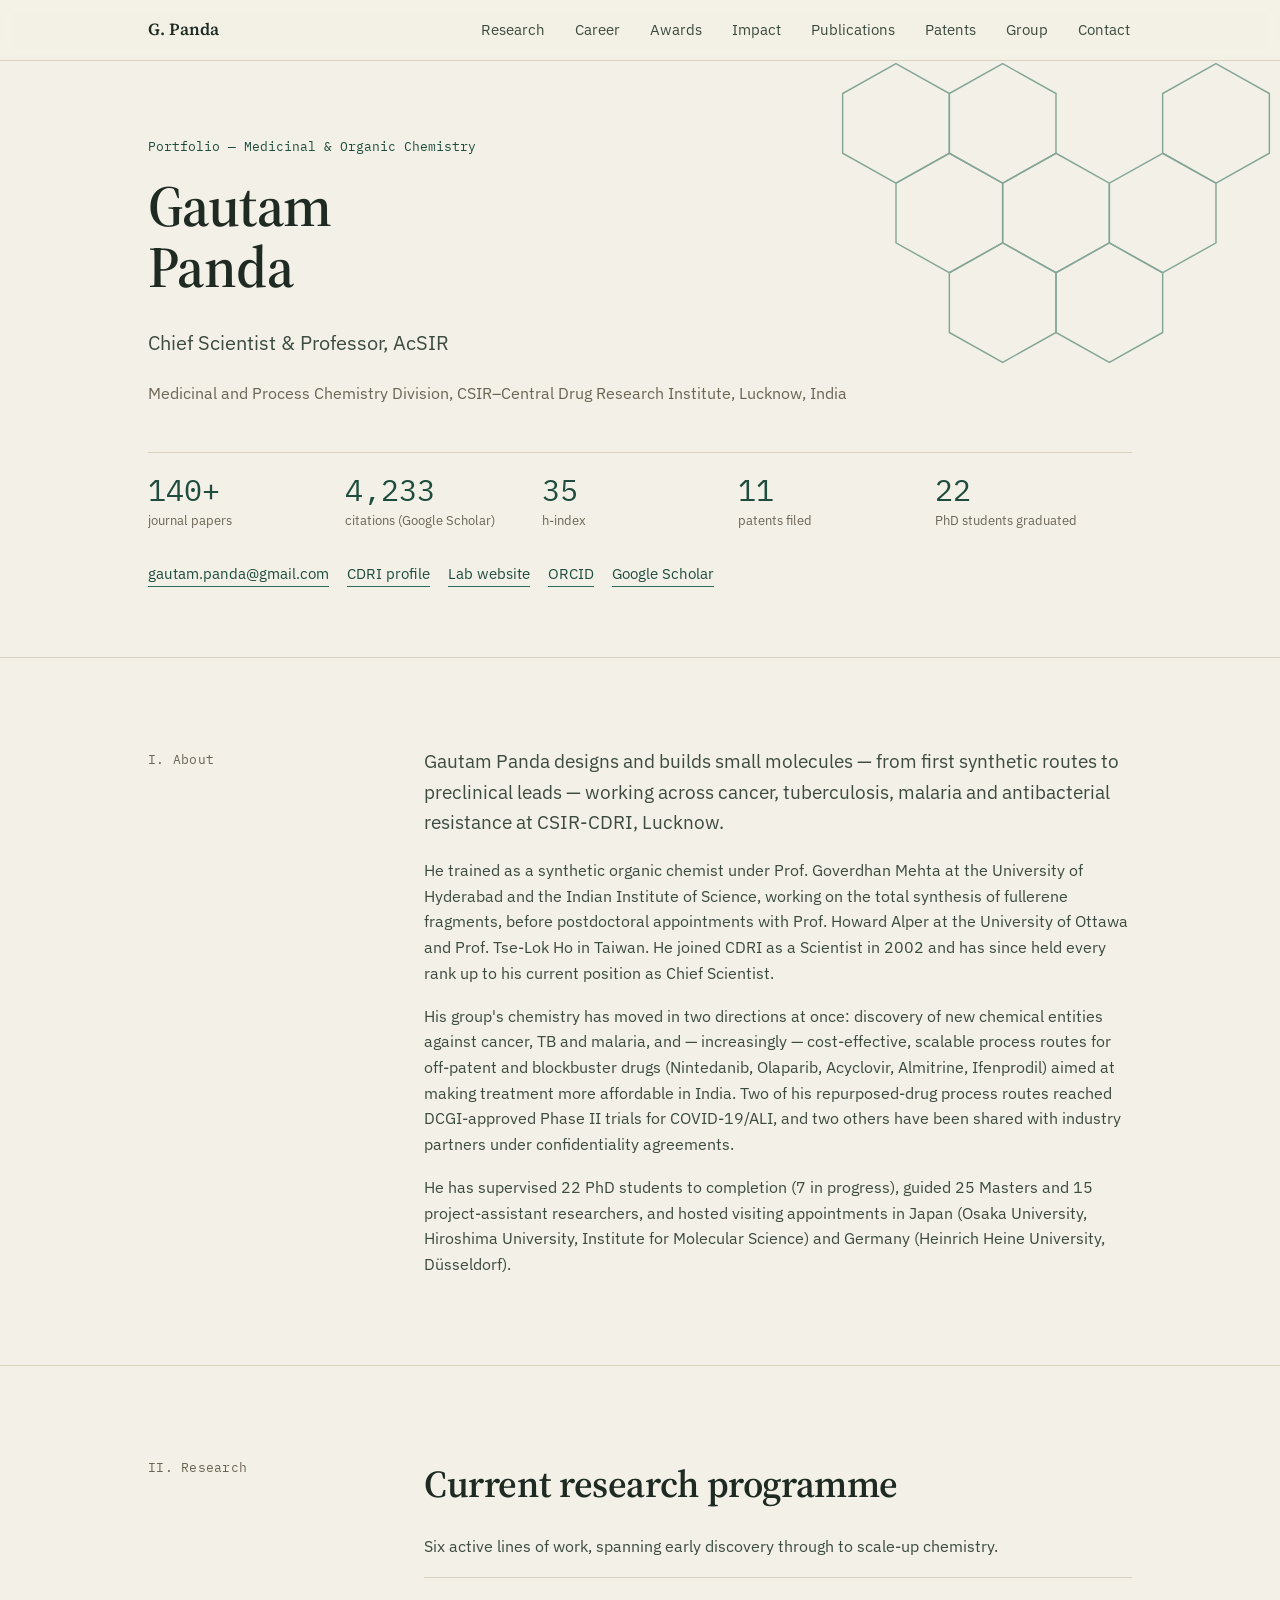
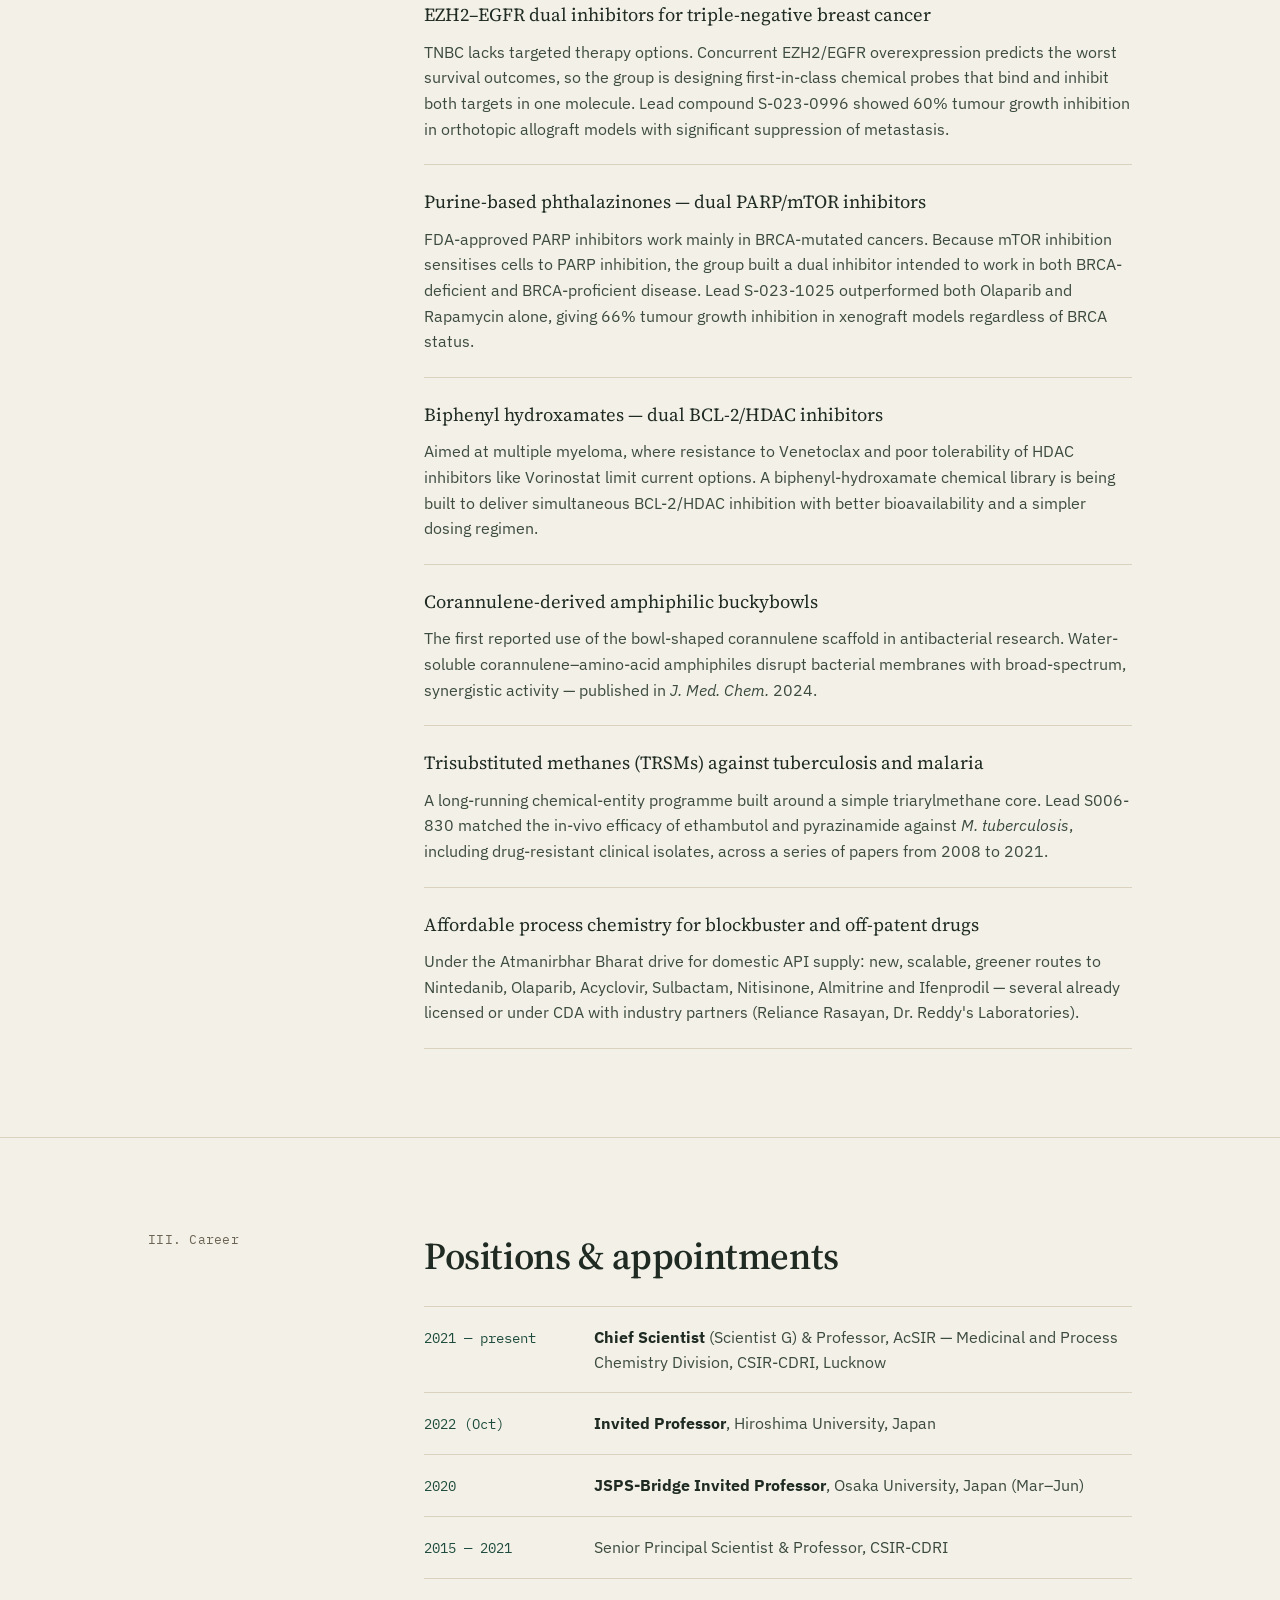
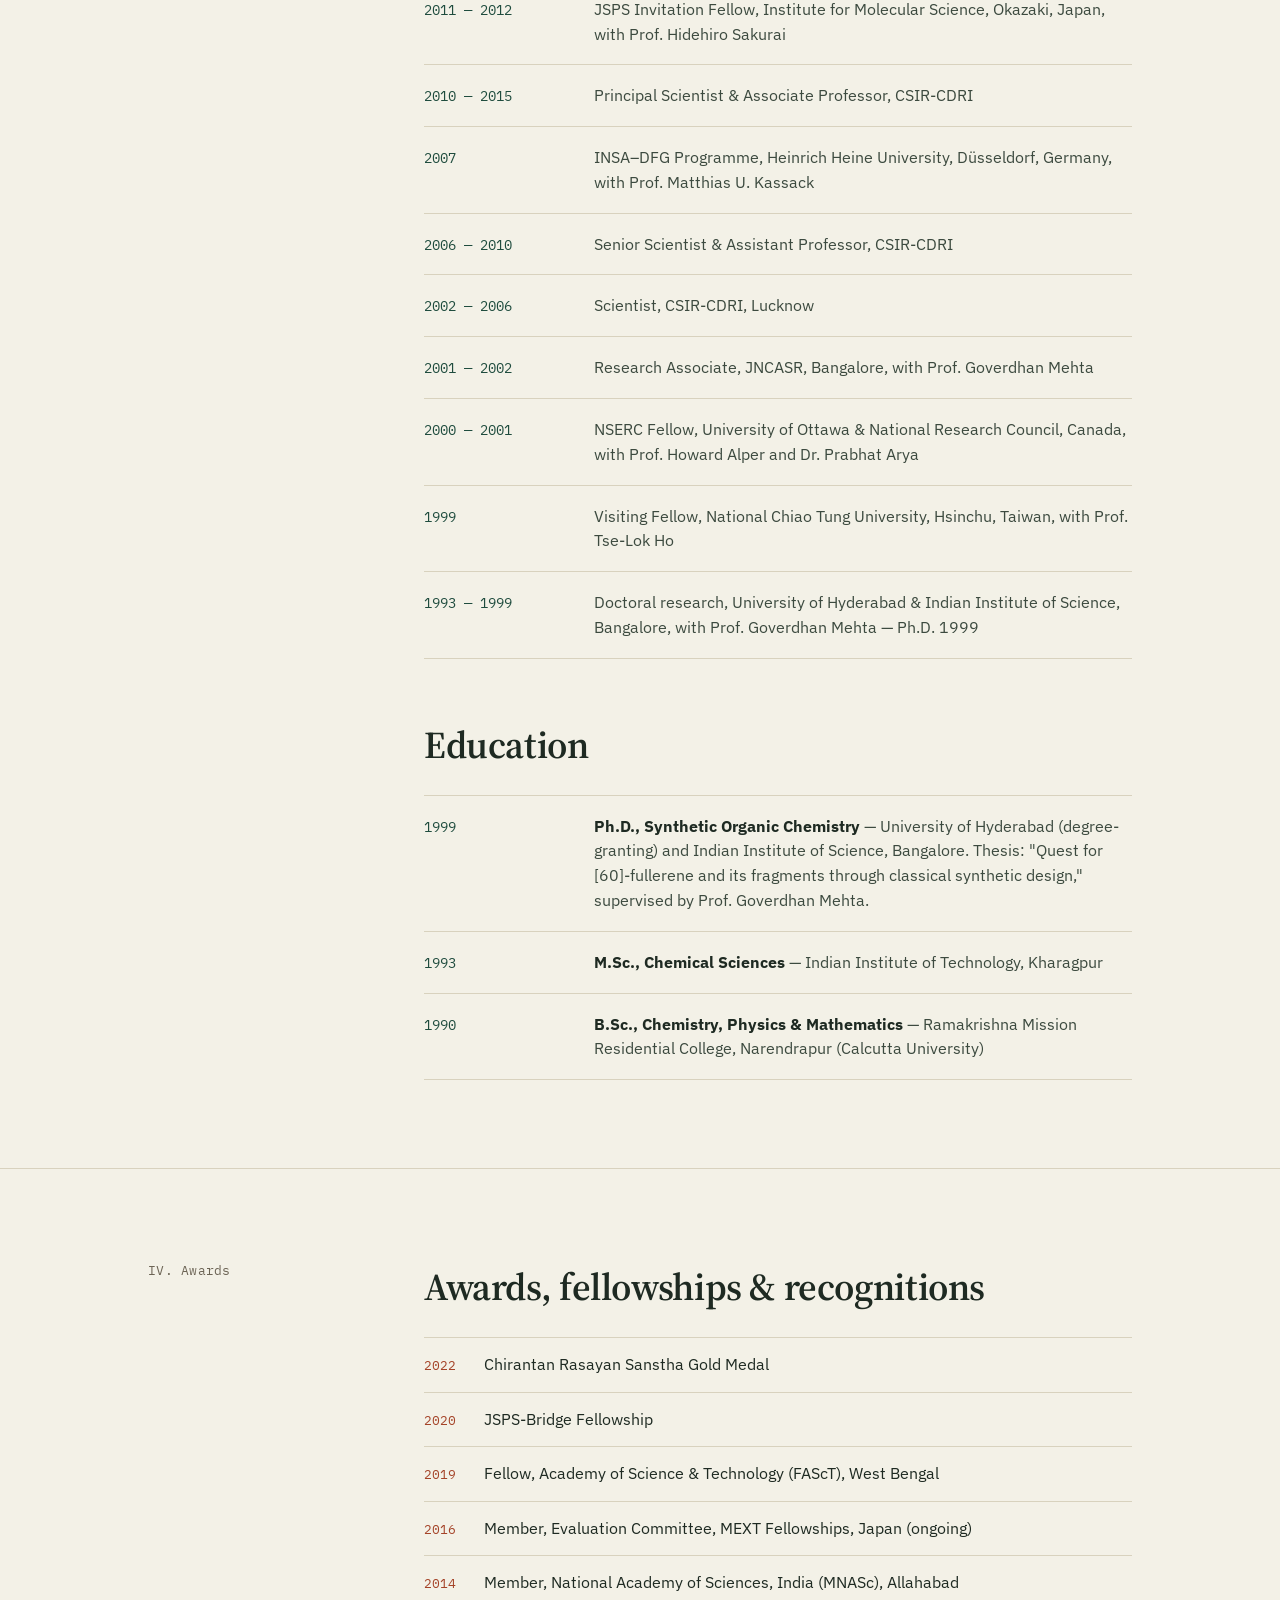
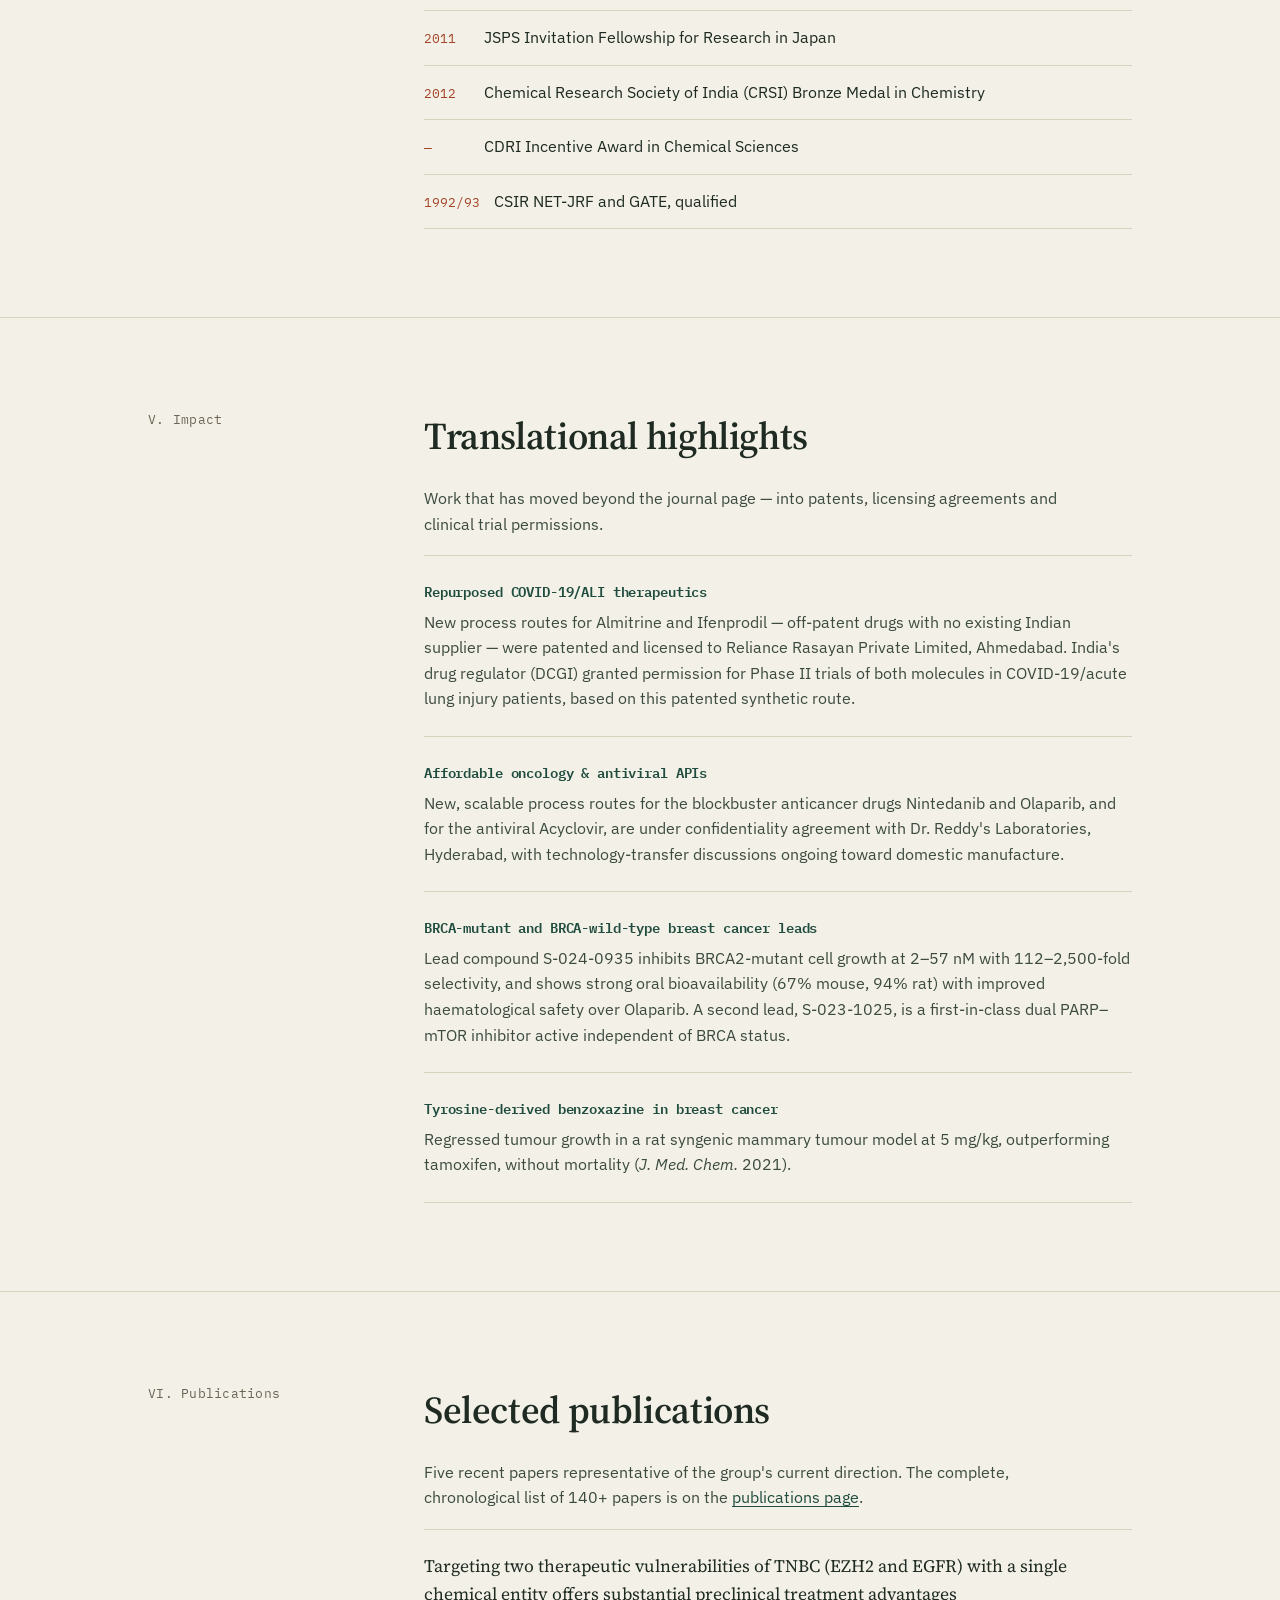
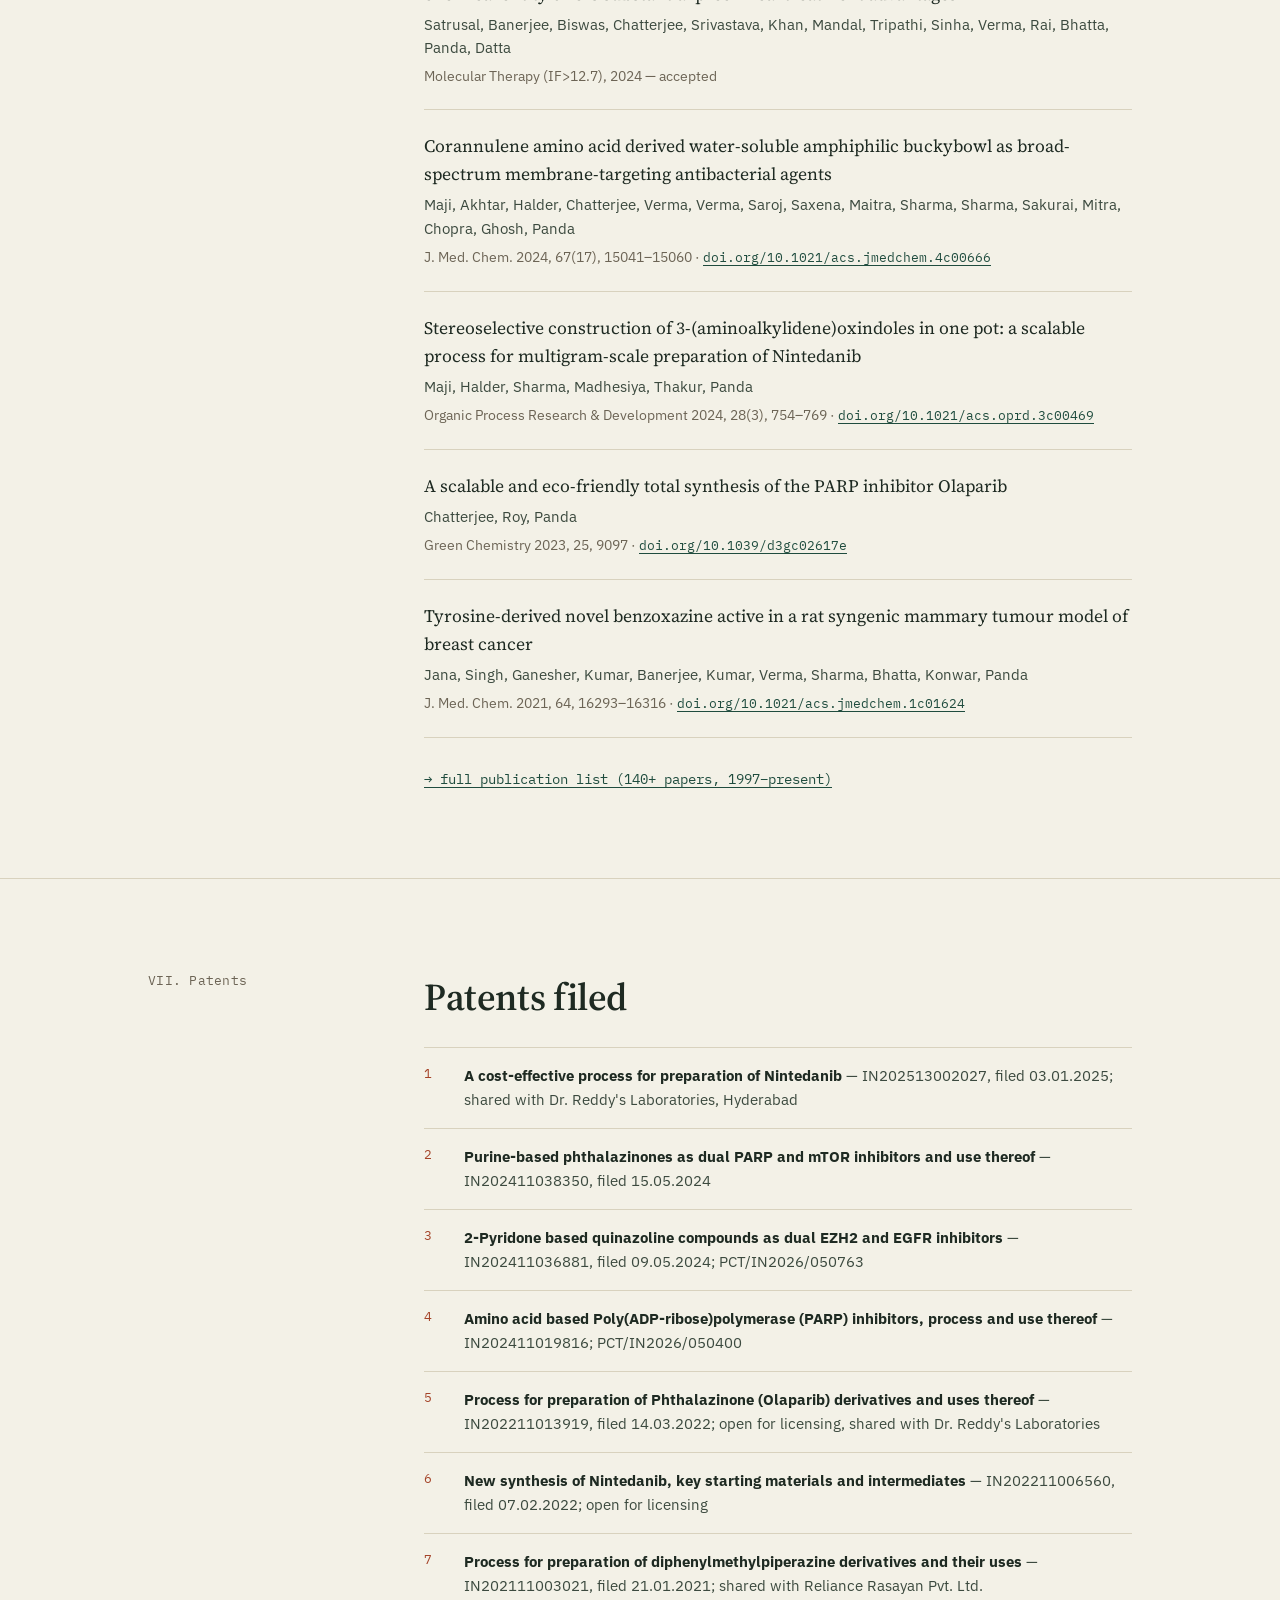
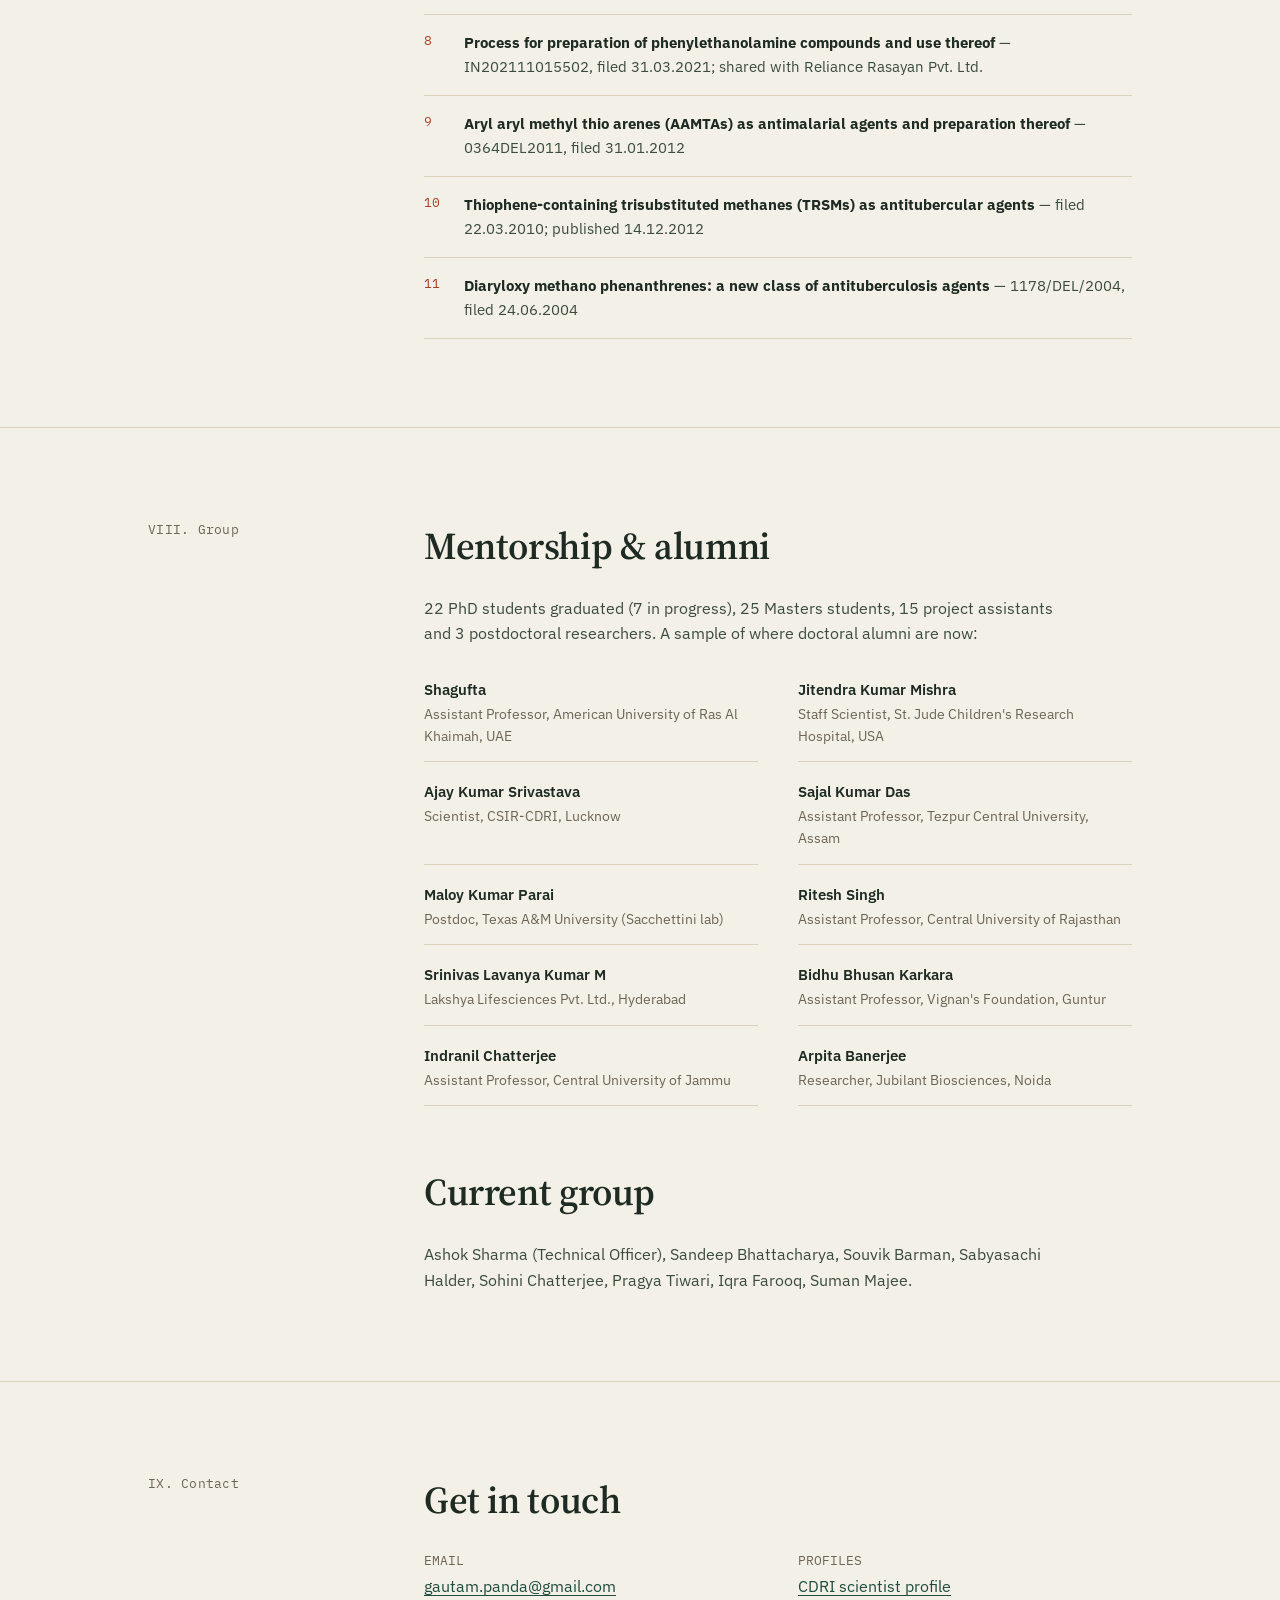
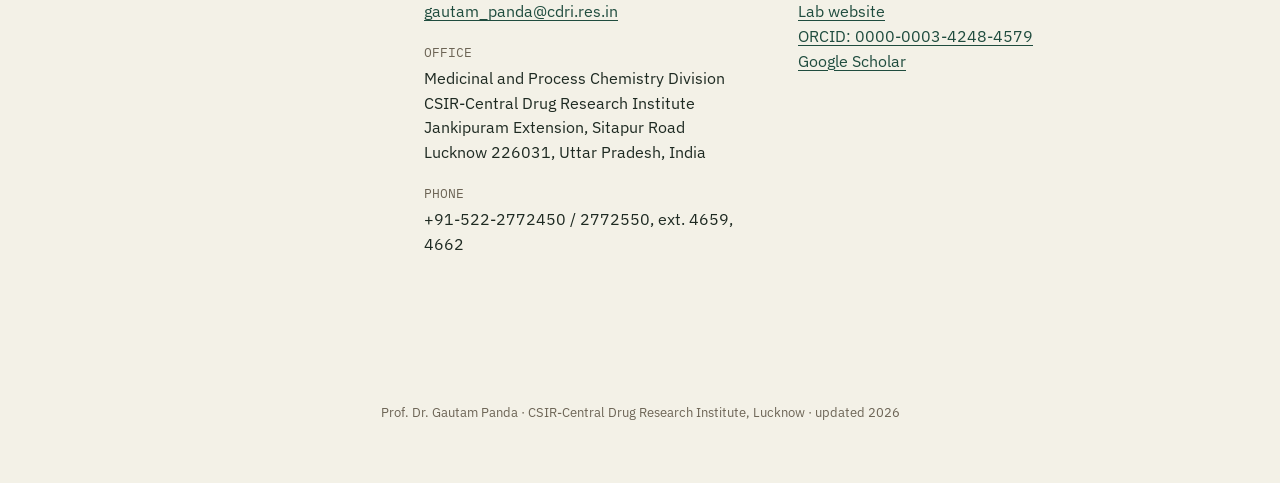
==== index.html @ aaf87f10 "Changed" ====
<!DOCTYPE html>
<html lang="en">
<head>
<meta charset="UTF-8">
<meta name="viewport" content="width=device-width, initial-scale=1.0">
<title>Gautam Panda — Medicinal &amp; Organic Chemistry, CSIR-CDRI</title>
<meta name="description" content="Portfolio of Prof. Dr. Gautam Panda, Chief Scientist &amp; Professor (AcSIR), Medicinal and Process Chemistry Division, CSIR-Central Drug Research Institute, Lucknow.">
<link rel="preconnect" href="https://fonts.googleapis.com">
<link rel="preconnect" href="https://fonts.gstatic.com" crossorigin>
<link href="https://fonts.googleapis.com/css2?family=Source+Serif+4:opsz,wght@8..60,400;8..60,600;8..60,700&family=IBM+Plex+Sans:wght@400;500;600&family=IBM+Plex+Mono:wght@400;500&display=swap" rel="stylesheet">
<link rel="stylesheet" href="style.css">
</head>
<body>

<header class="site">
  <div class="nav-inner">
    <a class="nav-name" href="#top">G. Panda</a>
    <button class="nav-toggle" id="navToggle" aria-label="Toggle menu" aria-expanded="false">≡</button>
    <nav class="links" id="navLinks">
      <a href="#research">Research</a>
      <a href="#career">Career</a>
      <a href="#awards">Awards</a>
      <a href="#impact">Impact</a>
      <a href="#publications">Publications</a>
      <a href="#patents">Patents</a>
      <a href="#group">Group</a>
      <a href="#contact">Contact</a>
    </nav>
  </div>
</header>

<main id="top">

  <!-- ============ HERO ============ -->
  <section class="hero" style="border-bottom:1px solid var(--line);">
    <svg class="hero-lattice" viewBox="0 0 600 500" xmlns="http://www.w3.org/2000/svg" aria-hidden="true">
      <g fill="none" stroke="#2E6B58" stroke-width="1.4">
        <polygon points="120,40 170,68 170,124 120,152 70,124 70,68"/>
        <polygon points="220,40 270,68 270,124 220,152 170,124 170,68"/>
        <polygon points="170,124 220,152 220,208 170,236 120,208 120,152"/>
        <polygon points="270,124 320,152 320,208 270,236 220,208 220,152"/>
        <polygon points="220,208 270,236 270,292 220,320 170,292 170,236"/>
        <polygon points="320,208 370,236 370,292 320,320 270,292 270,236"/>
        <polygon points="370,124 420,152 420,208 370,236 320,208 320,152"/>
        <polygon points="420,40 470,68 470,124 420,152 370,124 370,68"/>
      </g>
    </svg>
    <div class="wrap hero-inner">
      <p class="kicker">Portfolio — Medicinal &amp; Organic Chemistry</p>
      <h1>Gautam Panda</h1>
      <p class="role">Chief Scientist &amp; Professor, AcSIR</p>
      <p class="affil">Medicinal and Process Chemistry Division, CSIR–Central Drug Research Institute, Lucknow, India</p>

      <div class="stat-row">
        <div class="stat"><div class="n">140+</div><div class="l">journal papers</div></div>
        <div class="stat"><div class="n">4,233</div><div class="l">citations (Google Scholar)</div></div>
        <div class="stat"><div class="n">35</div><div class="l">h-index</div></div>
        <div class="stat"><div class="n">11</div><div class="l">patents filed</div></div>
        <div class="stat"><div class="n">22</div><div class="l">PhD students graduated</div></div>
      </div>

      <div class="hero-links">
        <a href="mailto:gautam.panda@gmail.com">gautam.panda@gmail.com</a>
        <a href="https://www.cdri.res.in/scientist-profile?gautam_panda" target="_blank" rel="noopener">CDRI profile</a>
        <a href="https://sites.google.com/view/profdrgautampanda-home/home" target="_blank" rel="noopener">Lab website</a>
        <a href="https://orcid.org/0000-0003-4248-4579" target="_blank" rel="noopener">ORCID</a>
        <a href="http://scholar.google.co.in/citations?hl=en&user=YwJvoiIAAAAJ" target="_blank" rel="noopener">Google Scholar</a>
      </div>
    </div>
  </section>

  <!-- ============ ABOUT ============ -->
  <section id="about">
    <div class="wrap">
      <div class="grid-2">
        <div class="label numeral">I. About</div>
        <div class="prose">
          <p class="lede">Gautam Panda designs and builds small molecules — from first synthetic routes to preclinical leads — working across cancer, tuberculosis, malaria and antibacterial resistance at CSIR-CDRI, Lucknow.</p>
          <p>He trained as a synthetic organic chemist under Prof. Goverdhan Mehta at the University of Hyderabad and the Indian Institute of Science, working on the total synthesis of fullerene fragments, before postdoctoral appointments with Prof. Howard Alper at the University of Ottawa and Prof. Tse-Lok Ho in Taiwan. He joined CDRI as a Scientist in 2002 and has since held every rank up to his current position as Chief Scientist.</p>
          <p>His group's chemistry has moved in two directions at once: discovery of new chemical entities against cancer, TB and malaria, and — increasingly — cost-effective, scalable process routes for off-patent and blockbuster drugs (Nintedanib, Olaparib, Acyclovir, Almitrine, Ifenprodil) aimed at making treatment more affordable in India. Two of his repurposed-drug process routes reached DCGI-approved Phase&nbsp;II trials for COVID-19/ALI, and two others have been shared with industry partners under confidentiality agreements.</p>
          <p>He has supervised 22 PhD students to completion (7 in progress), guided 25 Masters and 15 project-assistant researchers, and hosted visiting appointments in Japan (Osaka University, Hiroshima University, Institute for Molecular Science) and Germany (Heinrich Heine University, Düsseldorf).</p>
        </div>
      </div>
    </div>
  </section>

  <!-- ============ RESEARCH ============ -->
  <section id="research">
    <div class="wrap">
      <div class="grid-2">
        <div class="label numeral">II. Research</div>
        <div class="prose" style="max-width:none;">
          <h2>Current research programme</h2>
          <p style="max-width:60ch;">Six active lines of work, spanning early discovery through to scale-up chemistry.</p>

          <ul class="research-list">
            <li>
              <div class="r-title">EZH2–EGFR dual inhibitors for triple-negative breast cancer</div>
              <p>TNBC lacks targeted therapy options. Concurrent EZH2/EGFR overexpression predicts the worst survival outcomes, so the group is designing first-in-class chemical probes that bind and inhibit both targets in one molecule. Lead compound S-023-0996 showed 60% tumour growth inhibition in orthotopic allograft models with significant suppression of metastasis.</p>
            </li>
            <li>
              <div class="r-title">Purine-based phthalazinones — dual PARP/mTOR inhibitors</div>
              <p>FDA-approved PARP inhibitors work mainly in BRCA-mutated cancers. Because mTOR inhibition sensitises cells to PARP inhibition, the group built a dual inhibitor intended to work in both BRCA-deficient and BRCA-proficient disease. Lead S-023-1025 outperformed both Olaparib and Rapamycin alone, giving 66% tumour growth inhibition in xenograft models regardless of BRCA status.</p>
            </li>
            <li>
              <div class="r-title">Biphenyl hydroxamates — dual BCL-2/HDAC inhibitors</div>
              <p>Aimed at multiple myeloma, where resistance to Venetoclax and poor tolerability of HDAC inhibitors like Vorinostat limit current options. A biphenyl-hydroxamate chemical library is being built to deliver simultaneous BCL-2/HDAC inhibition with better bioavailability and a simpler dosing regimen.</p>
            </li>
            <li>
              <div class="r-title">Corannulene-derived amphiphilic buckybowls</div>
              <p>The first reported use of the bowl-shaped corannulene scaffold in antibacterial research. Water-soluble corannulene–amino-acid amphiphiles disrupt bacterial membranes with broad-spectrum, synergistic activity — published in <em>J. Med. Chem.</em> 2024.</p>
            </li>
            <li>
              <div class="r-title">Trisubstituted methanes (TRSMs) against tuberculosis and malaria</div>
              <p>A long-running chemical-entity programme built around a simple triarylmethane core. Lead S006-830 matched the in-vivo efficacy of ethambutol and pyrazinamide against <em>M. tuberculosis</em>, including drug-resistant clinical isolates, across a series of papers from 2008 to 2021.</p>
            </li>
            <li>
              <div class="r-title">Affordable process chemistry for blockbuster and off-patent drugs</div>
              <p>Under the Atmanirbhar Bharat drive for domestic API supply: new, scalable, greener routes to Nintedanib, Olaparib, Acyclovir, Sulbactam, Nitisinone, Almitrine and Ifenprodil — several already licensed or under CDA with industry partners (Reliance Rasayan, Dr. Reddy's Laboratories).</p>
            </li>
          </ul>
        </div>
      </div>
    </div>
  </section>

  <!-- ============ CAREER ============ -->
  <section id="career">
    <div class="wrap">
      <div class="grid-2">
        <div class="label numeral">III. Career</div>
        <div class="prose" style="max-width:none;">
          <h2>Positions &amp; appointments</h2>
          <div class="timeline">
            <div class="t-row"><div class="yr">2021 — present</div><div class="what"><b>Chief Scientist</b> (Scientist G) &amp; Professor, AcSIR — Medicinal and Process Chemistry Division, CSIR-CDRI, Lucknow</div></div>
            <div class="t-row"><div class="yr">2022 (Oct)</div><div class="what"><b>Invited Professor</b>, Hiroshima University, Japan</div></div>
            <div class="t-row"><div class="yr">2020</div><div class="what"><b>JSPS-Bridge Invited Professor</b>, Osaka University, Japan (Mar–Jun)</div></div>
            <div class="t-row"><div class="yr">2015 — 2021</div><div class="what">Senior Principal Scientist &amp; Professor, CSIR-CDRI</div></div>
            <div class="t-row"><div class="yr">2011 — 2012</div><div class="what">JSPS Invitation Fellow, Institute for Molecular Science, Okazaki, Japan, with Prof. Hidehiro Sakurai</div></div>
            <div class="t-row"><div class="yr">2010 — 2015</div><div class="what">Principal Scientist &amp; Associate Professor, CSIR-CDRI</div></div>
            <div class="t-row"><div class="yr">2007</div><div class="what">INSA–DFG Programme, Heinrich Heine University, Düsseldorf, Germany, with Prof. Matthias U. Kassack</div></div>
            <div class="t-row"><div class="yr">2006 — 2010</div><div class="what">Senior Scientist &amp; Assistant Professor, CSIR-CDRI</div></div>
            <div class="t-row"><div class="yr">2002 — 2006</div><div class="what">Scientist, CSIR-CDRI, Lucknow</div></div>
            <div class="t-row"><div class="yr">2001 — 2002</div><div class="what">Research Associate, JNCASR, Bangalore, with Prof. Goverdhan Mehta</div></div>
            <div class="t-row"><div class="yr">2000 — 2001</div><div class="what">NSERC Fellow, University of Ottawa &amp; National Research Council, Canada, with Prof. Howard Alper and Dr. Prabhat Arya</div></div>
            <div class="t-row"><div class="yr">1999</div><div class="what">Visiting Fellow, National Chiao Tung University, Hsinchu, Taiwan, with Prof. Tse-Lok Ho</div></div>
            <div class="t-row"><div class="yr">1993 — 1999</div><div class="what">Doctoral research, University of Hyderabad &amp; Indian Institute of Science, Bangalore, with Prof. Goverdhan Mehta — Ph.D. 1999</div></div>
          </div>

          <h2 style="margin-top:56px;">Education</h2>
          <div class="timeline">
            <div class="t-row"><div class="yr">1999</div><div class="what"><b>Ph.D., Synthetic Organic Chemistry</b> — University of Hyderabad (degree-granting) and Indian Institute of Science, Bangalore. Thesis: "Quest for [60]-fullerene and its fragments through classical synthetic design," supervised by Prof. Goverdhan Mehta.</div></div>
            <div class="t-row"><div class="yr">1993</div><div class="what"><b>M.Sc., Chemical Sciences</b> — Indian Institute of Technology, Kharagpur</div></div>
            <div class="t-row"><div class="yr">1990</div><div class="what"><b>B.Sc., Chemistry, Physics &amp; Mathematics</b> — Ramakrishna Mission Residential College, Narendrapur (Calcutta University)</div></div>
          </div>
        </div>
      </div>
    </div>
  </section>

  <!-- ============ AWARDS ============ -->
  <section id="awards">
    <div class="wrap">
      <div class="grid-2">
        <div class="label numeral">IV. Awards</div>
        <div class="prose" style="max-width:none;">
          <h2>Awards, fellowships &amp; recognitions</h2>
          <ul class="award-list">
            <li><span class="yr">2022</span><span>Chirantan Rasayan Sanstha Gold Medal</span></li>
            <li><span class="yr">2020</span><span>JSPS-Bridge Fellowship</span></li>
            <li><span class="yr">2019</span><span>Fellow, Academy of Science &amp; Technology (FAScT), West Bengal</span></li>
            <li><span class="yr">2016</span><span>Member, Evaluation Committee, MEXT Fellowships, Japan (ongoing)</span></li>
            <li><span class="yr">2014</span><span>Member, National Academy of Sciences, India (MNASc), Allahabad</span></li>
            <li><span class="yr">2011</span><span>JSPS Invitation Fellowship for Research in Japan</span></li>
            <li><span class="yr">2012</span><span>Chemical Research Society of India (CRSI) Bronze Medal in Chemistry</span></li>
            <li><span class="yr">—</span><span>CDRI Incentive Award in Chemical Sciences</span></li>
            <li><span class="yr">1992/93</span><span>CSIR NET-JRF and GATE, qualified</span></li>
          </ul>
        </div>
      </div>
    </div>
  </section>

  <!-- ============ IMPACT ============ -->
  <section id="impact">
    <div class="wrap">
      <div class="grid-2">
        <div class="label numeral">V. Impact</div>
        <div class="prose" style="max-width:none;">
          <h2>Translational highlights</h2>
          <p style="max-width:64ch;">Work that has moved beyond the journal page — into patents, licensing agreements and clinical trial permissions.</p>

          <div class="impact-block">
            <h4>Repurposed COVID-19/ALI therapeutics</h4>
            <p>New process routes for Almitrine and Ifenprodil — off-patent drugs with no existing Indian supplier — were patented and licensed to Reliance Rasayan Private Limited, Ahmedabad. India's drug regulator (DCGI) granted permission for Phase&nbsp;II trials of both molecules in COVID-19/acute lung injury patients, based on this patented synthetic route.</p>
          </div>
          <div class="impact-block">
            <h4>Affordable oncology &amp; antiviral APIs</h4>
            <p>New, scalable process routes for the blockbuster anticancer drugs Nintedanib and Olaparib, and for the antiviral Acyclovir, are under confidentiality agreement with Dr. Reddy's Laboratories, Hyderabad, with technology-transfer discussions ongoing toward domestic manufacture.</p>
          </div>
          <div class="impact-block">
            <h4>BRCA-mutant and BRCA-wild-type breast cancer leads</h4>
            <p>Lead compound S-024-0935 inhibits BRCA2-mutant cell growth at 2–57 nM with 112–2,500-fold selectivity, and shows strong oral bioavailability (67% mouse, 94% rat) with improved haematological safety over Olaparib. A second lead, S-023-1025, is a first-in-class dual PARP–mTOR inhibitor active independent of BRCA status.</p>
          </div>
          <div class="impact-block">
            <h4>Tyrosine-derived benzoxazine in breast cancer</h4>
            <p>Regressed tumour growth in a rat syngenic mammary tumour model at 5 mg/kg, outperforming tamoxifen, without mortality (<em>J. Med. Chem.</em> 2021).</p>
          </div>
        </div>
      </div>
    </div>
  </section>

  <!-- ============ PUBLICATIONS ============ -->
  <section id="publications">
    <div class="wrap">
      <div class="grid-2">
        <div class="label numeral">VI. Publications</div>
        <div class="prose" style="max-width:none;">
          <h2>Selected publications</h2>
          <p style="max-width:64ch;">Five recent papers representative of the group's current direction. The complete, chronological list of 140+ papers is on the <a href="publications.html">publications page</a>.</p>

          <ul class="pub-list">
            <li class="pub">
              <div class="pub-title">Targeting two therapeutic vulnerabilities of TNBC (EZH2 and EGFR) with a single chemical entity offers substantial preclinical treatment advantages</div>
              <div class="pub-authors">Satrusal, Banerjee, Biswas, Chatterjee, Srivastava, Khan, Mandal, Tripathi, Sinha, Verma, Rai, Bhatta, Panda, Datta</div>
              <div class="pub-meta">Molecular Therapy (IF&gt;12.7), 2024 — accepted</div>
            </li>
            <li class="pub">
              <div class="pub-title">Corannulene amino acid derived water-soluble amphiphilic buckybowl as broad-spectrum membrane-targeting antibacterial agents</div>
              <div class="pub-authors">Maji, Akhtar, Halder, Chatterjee, Verma, Verma, Saroj, Saxena, Maitra, Sharma, Sharma, Sakurai, Mitra, Chopra, Ghosh, Panda</div>
              <div class="pub-meta">J. Med. Chem. 2024, 67(17), 15041–15060 · <a class="pub-link" href="https://doi.org/10.1021/acs.jmedchem.4c00666" target="_blank" rel="noopener">doi.org/10.1021/acs.jmedchem.4c00666</a></div>
            </li>
            <li class="pub">
              <div class="pub-title">Stereoselective construction of 3-(aminoalkylidene)oxindoles in one pot: a scalable process for multigram-scale preparation of Nintedanib</div>
              <div class="pub-authors">Maji, Halder, Sharma, Madhesiya, Thakur, Panda</div>
              <div class="pub-meta">Organic Process Research &amp; Development 2024, 28(3), 754–769 · <a class="pub-link" href="https://doi.org/10.1021/acs.oprd.3c00469" target="_blank" rel="noopener">doi.org/10.1021/acs.oprd.3c00469</a></div>
            </li>
            <li class="pub">
              <div class="pub-title">A scalable and eco-friendly total synthesis of the PARP inhibitor Olaparib</div>
              <div class="pub-authors">Chatterjee, Roy, Panda</div>
              <div class="pub-meta">Green Chemistry 2023, 25, 9097 · <a class="pub-link" href="https://doi.org/10.1039/d3gc02617e" target="_blank" rel="noopener">doi.org/10.1039/d3gc02617e</a></div>
            </li>
            <li class="pub">
              <div class="pub-title">Tyrosine-derived novel benzoxazine active in a rat syngenic mammary tumour model of breast cancer</div>
              <div class="pub-authors">Jana, Singh, Ganesher, Kumar, Banerjee, Kumar, Verma, Sharma, Bhatta, Konwar, Panda</div>
              <div class="pub-meta">J. Med. Chem. 2021, 64, 16293–16316 · <a class="pub-link" href="https://doi.org/10.1021/acs.jmedchem.1c01624" target="_blank" rel="noopener">doi.org/10.1021/acs.jmedchem.1c01624</a></div>
            </li>
          </ul>

          <p class="see-all"><a href="publications.html">→ full publication list (140+ papers, 1997–present)</a></p>
        </div>
      </div>
    </div>
  </section>

  <!-- ============ PATENTS ============ -->
  <section id="patents">
    <div class="wrap">
      <div class="grid-2">
        <div class="label numeral">VII. Patents</div>
        <div class="prose" style="max-width:none;">
          <h2>Patents filed</h2>
          <ol class="plain-list">
            <li><b>A cost-effective process for preparation of Nintedanib</b> — IN202513002027, filed 03.01.2025; shared with Dr. Reddy's Laboratories, Hyderabad</li>
            <li><b>Purine-based phthalazinones as dual PARP and mTOR inhibitors and use thereof</b> — IN202411038350, filed 15.05.2024</li>
            <li><b>2-Pyridone based quinazoline compounds as dual EZH2 and EGFR inhibitors</b> — IN202411036881, filed 09.05.2024; PCT/IN2026/050763</li>
            <li><b>Amino acid based Poly(ADP-ribose)polymerase (PARP) inhibitors, process and use thereof</b> — IN202411019816; PCT/IN2026/050400</li>
            <li><b>Process for preparation of Phthalazinone (Olaparib) derivatives and uses thereof</b> — IN202211013919, filed 14.03.2022; open for licensing, shared with Dr. Reddy's Laboratories</li>
            <li><b>New synthesis of Nintedanib, key starting materials and intermediates</b> — IN202211006560, filed 07.02.2022; open for licensing</li>
            <li><b>Process for preparation of diphenylmethylpiperazine derivatives and their uses</b> — IN202111003021, filed 21.01.2021; shared with Reliance Rasayan Pvt. Ltd.</li>
            <li><b>Process for preparation of phenylethanolamine compounds and use thereof</b> — IN202111015502, filed 31.03.2021; shared with Reliance Rasayan Pvt. Ltd.</li>
            <li><b>Aryl aryl methyl thio arenes (AAMTAs) as antimalarial agents and preparation thereof</b> — 0364DEL2011, filed 31.01.2012</li>
            <li><b>Thiophene-containing trisubstituted methanes (TRSMs) as antitubercular agents</b> — filed 22.03.2010; published 14.12.2012</li>
            <li><b>Diaryloxy methano phenanthrenes: a new class of antituberculosis agents</b> — 1178/DEL/2004, filed 24.06.2004</li>
          </ol>
        </div>
      </div>
    </div>
  </section>

  <!-- ============ GROUP ============ -->
  <section id="group">
    <div class="wrap">
      <div class="grid-2">
        <div class="label numeral">VIII. Group</div>
        <div class="prose" style="max-width:none;">
          <h2>Mentorship &amp; alumni</h2>
          <p style="max-width:64ch;">22 PhD students graduated (7 in progress), 25 Masters students, 15 project assistants and 3 postdoctoral researchers. A sample of where doctoral alumni are now:</p>

          <div class="alumni-grid">
            <div class="alumnus"><span class="name">Shagufta</span><span class="now">Assistant Professor, American University of Ras Al Khaimah, UAE</span></div>
            <div class="alumnus"><span class="name">Jitendra Kumar Mishra</span><span class="now">Staff Scientist, St. Jude Children's Research Hospital, USA</span></div>
            <div class="alumnus"><span class="name">Ajay Kumar Srivastava</span><span class="now">Scientist, CSIR-CDRI, Lucknow</span></div>
            <div class="alumnus"><span class="name">Sajal Kumar Das</span><span class="now">Assistant Professor, Tezpur Central University, Assam</span></div>
            <div class="alumnus"><span class="name">Maloy Kumar Parai</span><span class="now">Postdoc, Texas A&amp;M University (Sacchettini lab)</span></div>
            <div class="alumnus"><span class="name">Ritesh Singh</span><span class="now">Assistant Professor, Central University of Rajasthan</span></div>
            <div class="alumnus"><span class="name">Srinivas Lavanya Kumar M</span><span class="now">Lakshya Lifesciences Pvt. Ltd., Hyderabad</span></div>
            <div class="alumnus"><span class="name">Bidhu Bhusan Karkara</span><span class="now">Assistant Professor, Vignan's Foundation, Guntur</span></div>
            <div class="alumnus"><span class="name">Indranil Chatterjee</span><span class="now">Assistant Professor, Central University of Jammu</span></div>
            <div class="alumnus"><span class="name">Arpita Banerjee</span><span class="now">Researcher, Jubilant Biosciences, Noida</span></div>
          </div>

          <h2 style="margin-top:56px;">Current group</h2>
          <p style="max-width:64ch;">Ashok Sharma (Technical Officer), Sandeep Bhattacharya, Souvik Barman, Sabyasachi Halder, Sohini Chatterjee, Pragya Tiwari, Iqra Farooq, Suman Majee.</p>
        </div>
      </div>
    </div>
  </section>

  <!-- ============ CONTACT ============ -->
  <section id="contact">
    <div class="wrap">
      <div class="grid-2">
        <div class="label numeral">IX. Contact</div>
        <div class="prose" style="max-width:none;">
          <h2>Get in touch</h2>
          <div class="contact-grid">
            <div>
              <div class="contact-item">
                <div class="k">EMAIL</div>
                <div class="v"><a href="mailto:gautam.panda@gmail.com">gautam.panda@gmail.com</a><br><a href="mailto:gautam_panda@cdri.res.in">gautam_panda@cdri.res.in</a></div>
              </div>
              <div class="contact-item">
                <div class="k">OFFICE</div>
                <div class="v">Medicinal and Process Chemistry Division<br>CSIR-Central Drug Research Institute<br>Jankipuram Extension, Sitapur Road<br>Lucknow 226031, Uttar Pradesh, India</div>
              </div>
              <div class="contact-item">
                <div class="k">PHONE</div>
                <div class="v">+91-522-2772450 / 2772550, ext. 4659, 4662</div>
              </div>
            </div>
            <div>
              <div class="contact-item">
                <div class="k">PROFILES</div>
                <div class="v">
                  <a href="https://www.cdri.res.in/scientist-profile?gautam_panda" target="_blank" rel="noopener">CDRI scientist profile</a><br>
                  <a href="https://sites.google.com/view/profdrgautampanda-home/home" target="_blank" rel="noopener">Lab website</a><br>
                  <a href="https://orcid.org/0000-0003-4248-4579" target="_blank" rel="noopener">ORCID: 0000-0003-4248-4579</a><br>
                  <a href="http://scholar.google.co.in/citations?hl=en&user=YwJvoiIAAAAJ" target="_blank" rel="noopener">Google Scholar</a>
                </div>
              </div>
            </div>
          </div>
        </div>
      </div>
    </div>
  </section>

</main>

<footer>
  <div class="wrap">Prof. Dr. Gautam Panda · CSIR-Central Drug Research Institute, Lucknow · updated 2026</div>
</footer>

<script src="script.js"></script>
</body>
</html>
---- style.css ----
/* ============================================================
   Gautam Panda — research portfolio
   Design tokens
   ============================================================ */
:root{
  --paper: #F3F1E7;
  --paper-raised: #ECE8D9;
  --ink: #1E2A22;
  --ink-soft: #3C4A3F;
  --muted: #6C6455;
  --line: #D8D2BE;
  --teal: #2E6B58;
  --teal-deep: #1F4C3E;
  --rust: #A44328;
  --gold: #A2803C;
  --max: 780px;
  --wide: 1040px;
  --serif: "Source Serif 4", Georgia, serif;
  --sans: "IBM Plex Sans", -apple-system, BlinkMacSystemFont, sans-serif;
  --mono: "IBM Plex Mono", ui-monospace, Menlo, monospace;
}

*{ box-sizing: border-box; }
html{ scroll-behavior: smooth; }

@media (prefers-reduced-motion: reduce){
  html{ scroll-behavior: auto; }
  *{ animation: none !important; transition: none !important; }
}

body{
  margin:0;
  background: var(--paper);
  color: var(--ink);
  font-family: var(--sans);
  font-size: 16px;
  line-height: 1.6;
  -webkit-font-smoothing: antialiased;
}

a{ color: var(--teal-deep); text-decoration-thickness: 1px; text-underline-offset: 3px; }
a:hover{ color: var(--rust); }

::selection{ background: var(--gold); color: var(--paper); }

:focus-visible{
  outline: 2px solid var(--rust);
  outline-offset: 2px;
}

img{ max-width:100%; display:block; }

/* ---------- layout shells ---------- */
.wrap{
  max-width: var(--wide);
  margin: 0 auto;
  padding: 0 28px;
}
.prose{
  max-width: var(--max);
}

section{
  padding: 88px 0;
  border-bottom: 1px solid var(--line);
}
section:last-of-type{ border-bottom: none; }

/* ---------- section numerals (echoes the CV's own I./II./III. system) ---------- */
.numeral{
  font-family: var(--mono);
  font-size: 13px;
  color: var(--rust);
  letter-spacing: .02em;
  margin: 0 0 10px;
}

h1,h2,h3,h4{
  font-family: var(--serif);
  font-weight: 600;
  color: var(--ink);
  margin: 0 0 .5em;
  letter-spacing: -0.01em;
}
h2{ font-size: clamp(28px, 3.4vw, 38px); }
h3{ font-size: 22px; margin-bottom: .35em; }

p{ margin: 0 0 1.1em; color: var(--ink-soft); }
p:last-child{ margin-bottom: 0; }

.lede{
  font-size: 19px;
  color: var(--ink-soft);
}

.muted{ color: var(--muted); }

/* ---------- top nav ---------- */
header.site{
  position: sticky;
  top: 0;
  z-index: 20;
  background: rgba(243,241,231,0.92);
  backdrop-filter: blur(6px);
  border-bottom: 1px solid var(--line);
}
.nav-inner{
  max-width: var(--wide);
  margin: 0 auto;
  padding: 0 28px;
  height: 60px;
  display:flex;
  align-items:center;
  justify-content: space-between;
}
.nav-name{
  font-family: var(--serif);
  font-weight: 600;
  font-size: 17px;
  color: var(--ink);
  text-decoration: none;
}
nav.links{
  display:flex;
  gap: 26px;
  font-size: 14.5px;
}
nav.links a{
  color: var(--ink-soft);
  text-decoration: none;
  padding: 4px 2px;
  border-bottom: 1px solid transparent;
}
nav.links a:hover{ color: var(--rust); border-bottom-color: var(--rust); }

.nav-toggle{
  display:none;
  background:none;
  border: 1px solid var(--line);
  border-radius: 6px;
  width: 38px; height: 38px;
  font-family: var(--mono);
  font-size: 12px;
  color: var(--ink);
  cursor:pointer;
}

@media (max-width: 760px){
  nav.links{
    position: absolute;
    top: 60px; left:0; right:0;
    background: var(--paper);
    border-bottom: 1px solid var(--line);
    flex-direction: column;
    gap: 0;
    padding: 6px 28px 16px;
    display: none;
  }
  nav.links.open{ display:flex; }
  nav.links a{ padding: 10px 0; border-bottom: 1px solid var(--line); }
  .nav-toggle{ display:block; }
}

/* ---------- hero ---------- */
.hero{
  position: relative;
  padding: 76px 0 70px;
  overflow: hidden;
}
.hero-lattice{
  position:absolute;
  inset: -40px -10% auto auto;
  width: 640px;
  max-width: 70vw;
  opacity: .55;
  pointer-events:none;
}
.hero-inner{
  position:relative;
  z-index: 1;
}
.kicker{
  font-family: var(--mono);
  font-size: 13px;
  color: var(--teal-deep);
  margin-bottom: 18px;
}
.hero h1{
  font-size: clamp(38px, 6vw, 58px);
  line-height: 1.05;
  max-width: 12ch;
}
.hero .role{
  font-size: 20px;
  color: var(--ink-soft);
  max-width: 46ch;
  margin-top: 4px;
}
.hero .affil{
  font-size: 16px;
  color: var(--muted);
  margin-top: 6px;
}

.stat-row{
  display:flex;
  flex-wrap: wrap;
  gap: 0;
  margin-top: 46px;
  border-top: 1px solid var(--line);
  padding-top: 22px;
}
.stat{
  flex: 1 1 140px;
  padding-right: 26px;
}
.stat .n{
  font-family: var(--mono);
  font-size: 30px;
  color: var(--teal-deep);
  line-height: 1;
}
.stat .l{
  font-size: 13px;
  color: var(--muted);
  margin-top: 6px;
}

.hero-links{
  display:flex;
  flex-wrap: wrap;
  gap: 18px;
  margin-top: 30px;
  font-size: 14.5px;
}
.hero-links a{
  text-decoration: none;
  border-bottom: 1px solid var(--teal);
  padding-bottom: 1px;
}

/* ---------- two column ---------- */
.grid-2{
  display:grid;
  grid-template-columns: 220px 1fr;
  gap: 56px;
}
@media (max-width: 720px){
  .grid-2{ grid-template-columns: 1fr; gap: 20px; }
}
.grid-2 .label{
  font-family: var(--mono);
  font-size: 13px;
  color: var(--muted);
  padding-top: 4px;
}

/* ---------- research list ---------- */
.research-list{
  list-style:none;
  margin:0; padding:0;
  border-top: 1px solid var(--line);
}
.research-list li{
  padding: 22px 0;
  border-bottom: 1px solid var(--line);
  display:grid;
  grid-template-columns: 1fr;
  gap: 4px;
}
.research-list .r-title{
  font-family: var(--serif);
  font-size: 18.5px;
  color: var(--ink);
}
.research-list p{ margin-top: 6px; }

/* ---------- timeline ---------- */
.timeline{
  border-top: 1px solid var(--line);
}
.t-row{
  display:grid;
  grid-template-columns: 150px 1fr;
  gap: 20px;
  padding: 18px 0;
  border-bottom: 1px solid var(--line);
}
@media (max-width: 600px){
  .t-row{ grid-template-columns: 1fr; gap: 4px; }
}
.t-row .yr{
  font-family: var(--mono);
  color: var(--teal-deep);
  font-size: 14px;
  padding-top: 2px;
}
.t-row .what b{ color: var(--ink); }
.t-row .what{ color: var(--ink-soft); font-size: 15.5px; }

/* ---------- award list ---------- */
.award-list{ list-style:none; margin:0; padding:0; }
.award-list li{
  padding: 14px 0;
  border-bottom: 1px solid var(--line);
  display:flex;
  gap: 14px;
  align-items:baseline;
}
.award-list li:first-child{ border-top: 1px solid var(--line); }
.award-list .yr{
  font-family: var(--mono);
  font-size: 13px;
  color: var(--rust);
  min-width: 46px;
}

/* ---------- impact / lead compound cards, minimal, not SaaS cards ---------- */
.impact-block{
  padding: 24px 0;
  border-top: 1px solid var(--line);
}
.impact-block:last-child{ border-bottom: 1px solid var(--line); }
.impact-block h4{
  font-family: var(--mono);
  font-size: 13.5px;
  text-transform: none;
  color: var(--teal-deep);
  margin-bottom: 8px;
}

/* ---------- publications ---------- */
.pub-list{ list-style:none; margin:0; padding:0; }
.pub{
  padding: 22px 0;
  border-bottom: 1px solid var(--line);
}
.pub:first-child{ border-top: 1px solid var(--line); }
.pub-title{
  font-family: var(--serif);
  font-size: 17.5px;
  color: var(--ink);
  margin-bottom: 5px;
}
.pub-meta{
  font-size: 14px;
  color: var(--muted);
}
.pub-authors{
  font-size: 14.5px;
  color: var(--ink-soft);
  margin: 4px 0 6px;
}
.pub-link{ font-family: var(--mono); font-size: 13px; }

.see-all{
  margin-top: 30px;
  font-family: var(--mono);
  font-size: 14px;
}

/* ---------- patents / simple numbered list ---------- */
.plain-list{
  list-style:none; margin:0; padding:0;
  counter-reset: item;
  border-top: 1px solid var(--line);
}
.plain-list li{
  counter-increment: item;
  padding: 16px 0 16px 40px;
  position: relative;
  border-bottom: 1px solid var(--line);
  font-size: 15px;
  color: var(--ink-soft);
}
.plain-list li::before{
  content: counter(item);
  position:absolute;
  left: 0; top: 16px;
  font-family: var(--mono);
  font-size: 13px;
  color: var(--rust);
}
.plain-list b{ color: var(--ink); }

/* ---------- group / alumni ---------- */
.alumni-grid{
  display:grid;
  grid-template-columns: repeat(2, 1fr);
  gap: 4px 40px;
}
@media (max-width: 600px){
  .alumni-grid{ grid-template-columns: 1fr; }
}
.alumnus{
  padding: 14px 0;
  border-bottom: 1px solid var(--line);
  font-size: 15px;
}
.alumnus .name{ color: var(--ink); font-weight: 600; }
.alumnus .now{ color: var(--muted); display:block; font-size: 13.5px; margin-top: 2px; }

/* ---------- contact ---------- */
.contact-grid{
  display:grid;
  grid-template-columns: 1fr 1fr;
  gap: 40px;
}
@media (max-width: 640px){
  .contact-grid{ grid-template-columns: 1fr; }
}
.contact-item{ margin-bottom: 18px; }
.contact-item .k{
  font-family: var(--mono);
  font-size: 12.5px;
  color: var(--muted);
  margin-bottom: 4px;
}
.contact-item .v{ font-size: 15.5px; }

footer{
  padding: 40px 0 60px;
  font-size: 13px;
  color: var(--muted);
  text-align:center;
}
footer a{ color: var(--muted); }

/* ---------- back link on subpage ---------- */
.back-link{
  display:inline-block;
  margin-bottom: 26px;
  font-family: var(--mono);
  font-size: 13.5px;
}

/* ---------- year group headers on publications page ---------- */
.year-head{
  font-family: var(--mono);
  font-size: 14px;
  color: var(--teal-deep);
  margin: 44px 0 4px;
  padding-top: 20px;
  border-top: 1px solid var(--line);
}
.year-head:first-of-type{ margin-top: 10px; }
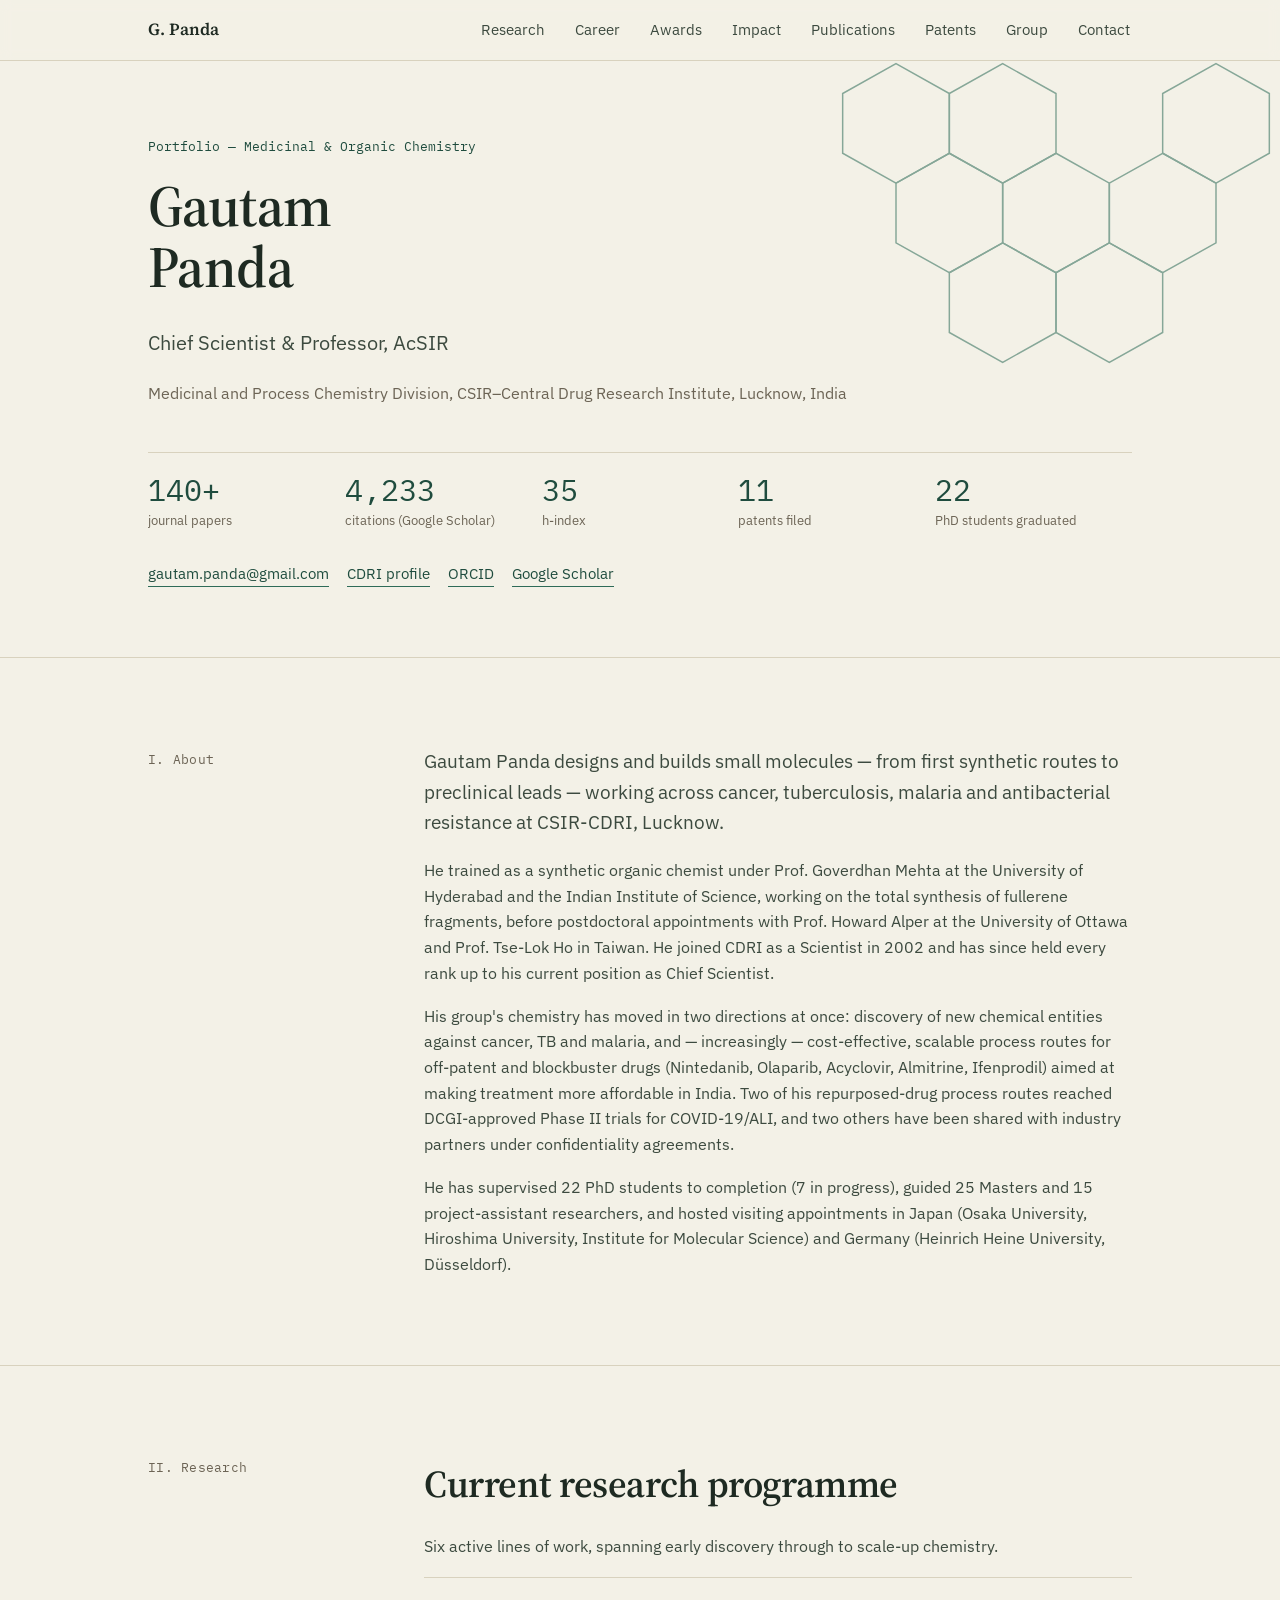
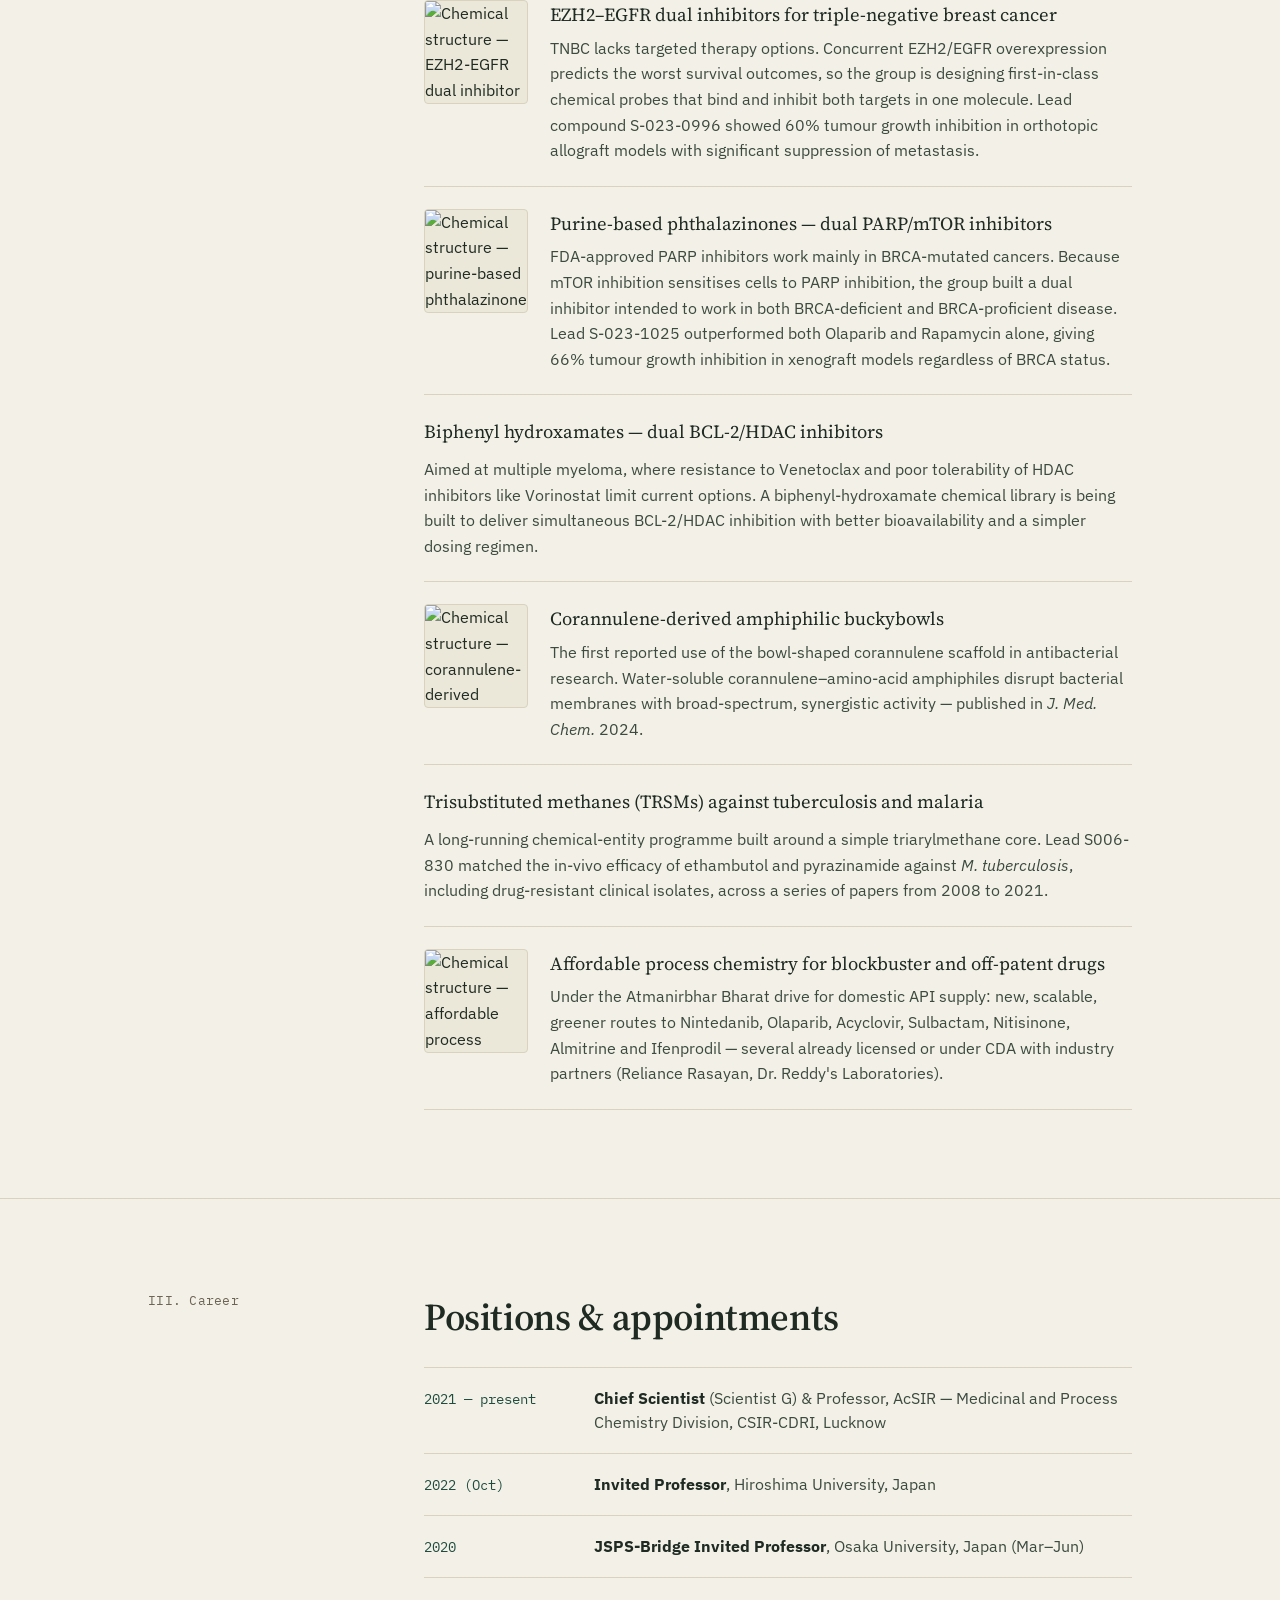
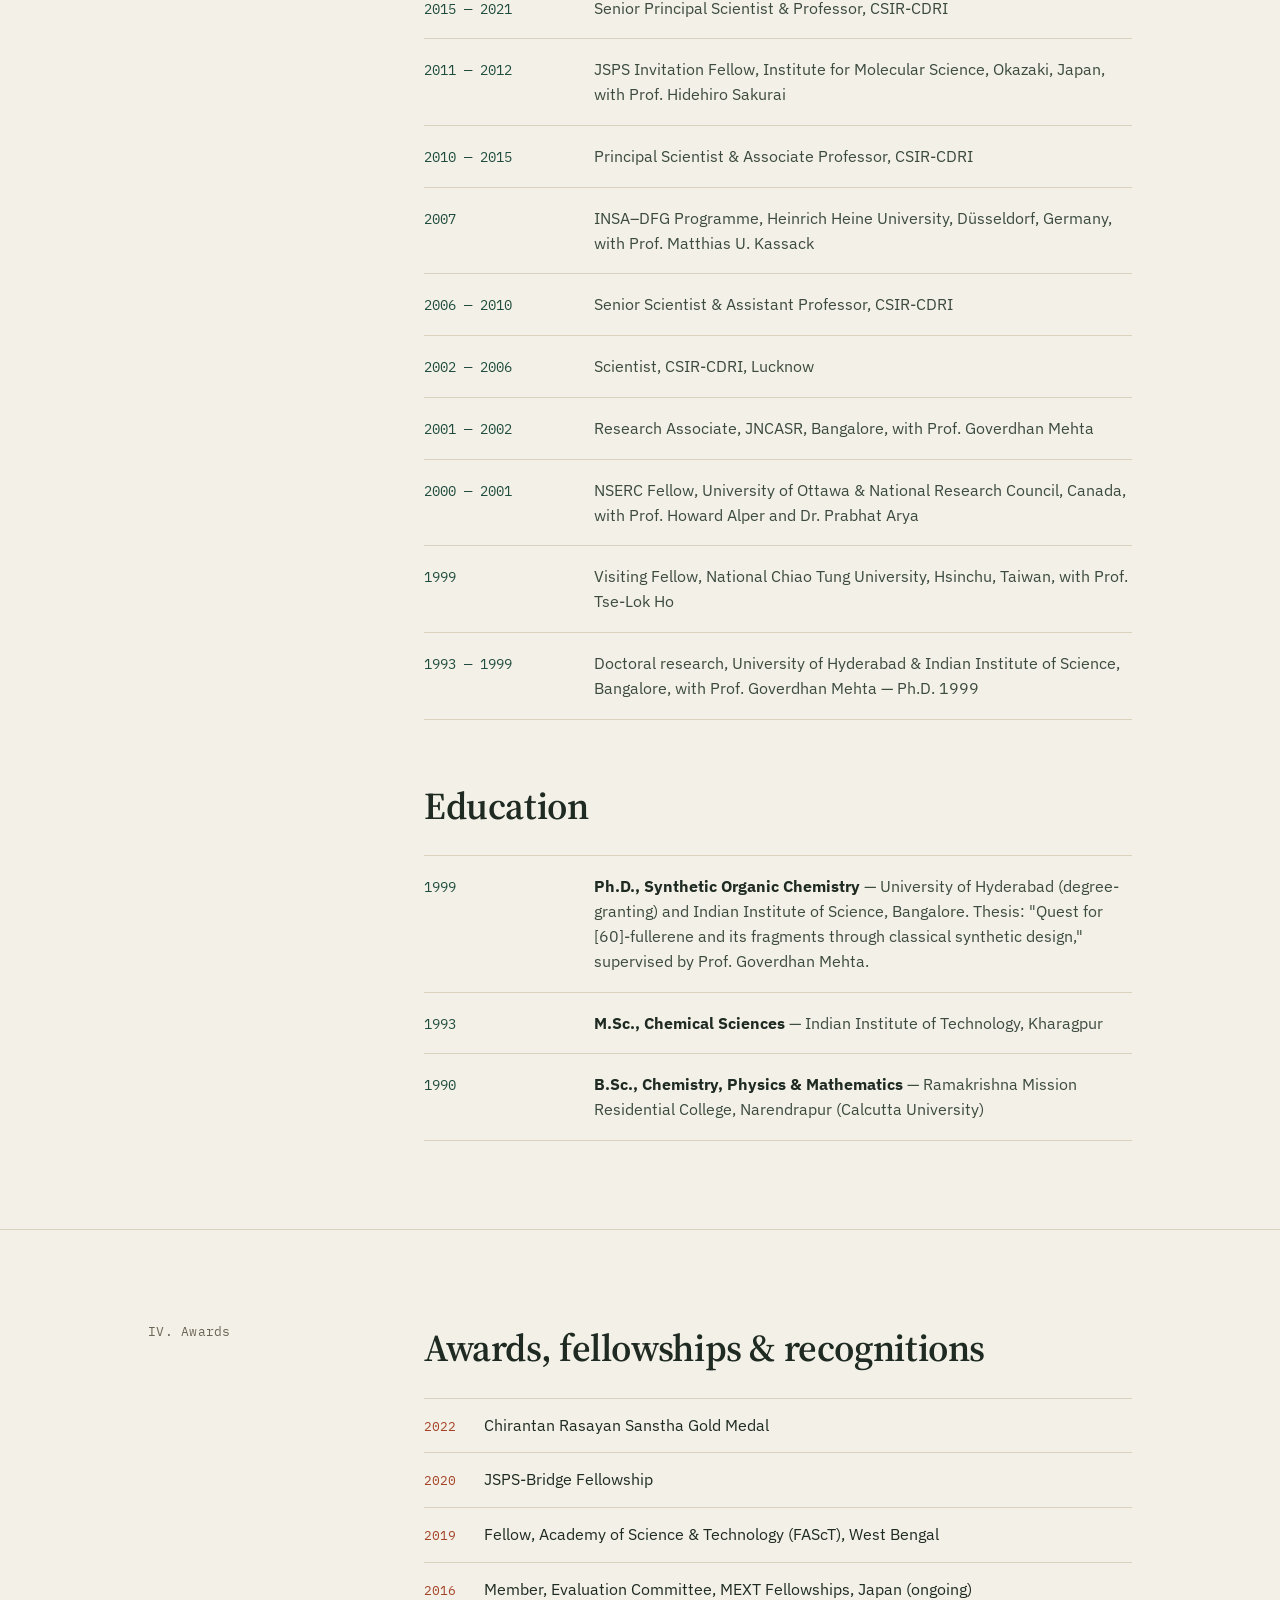
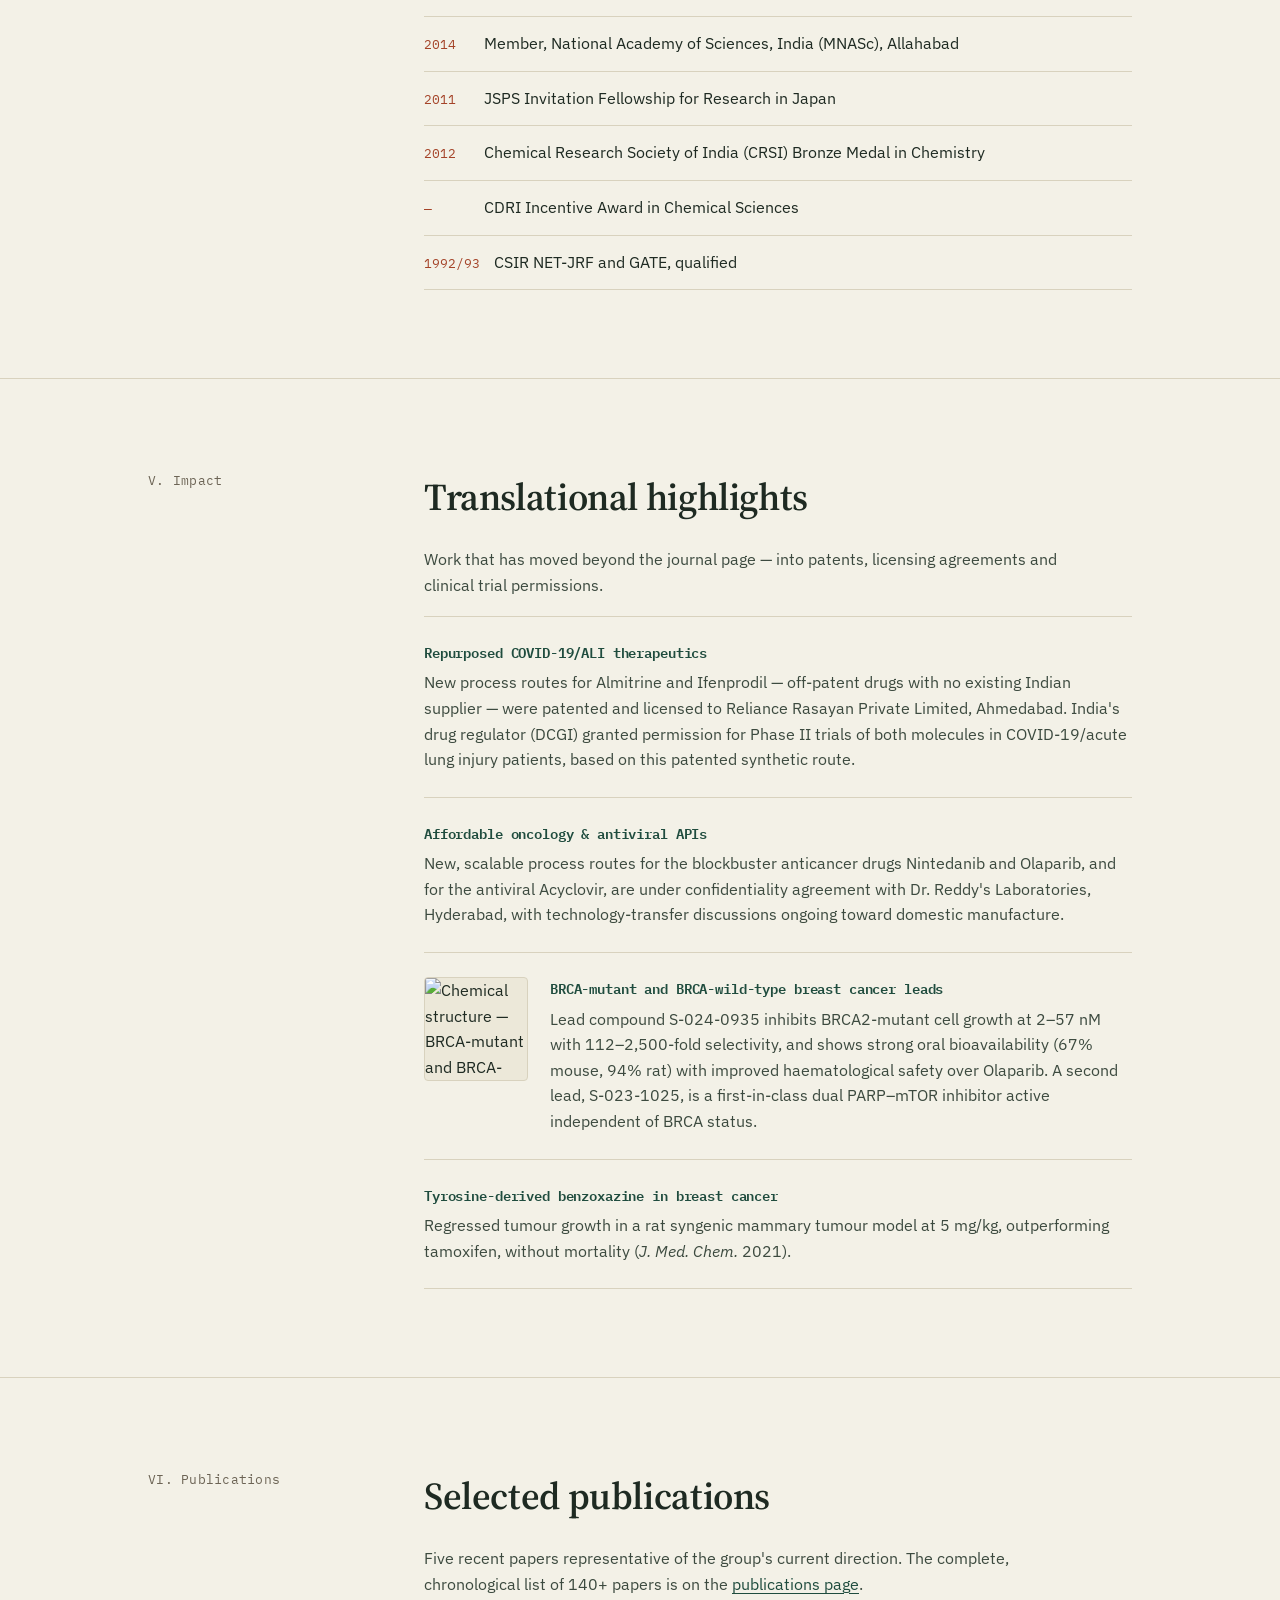
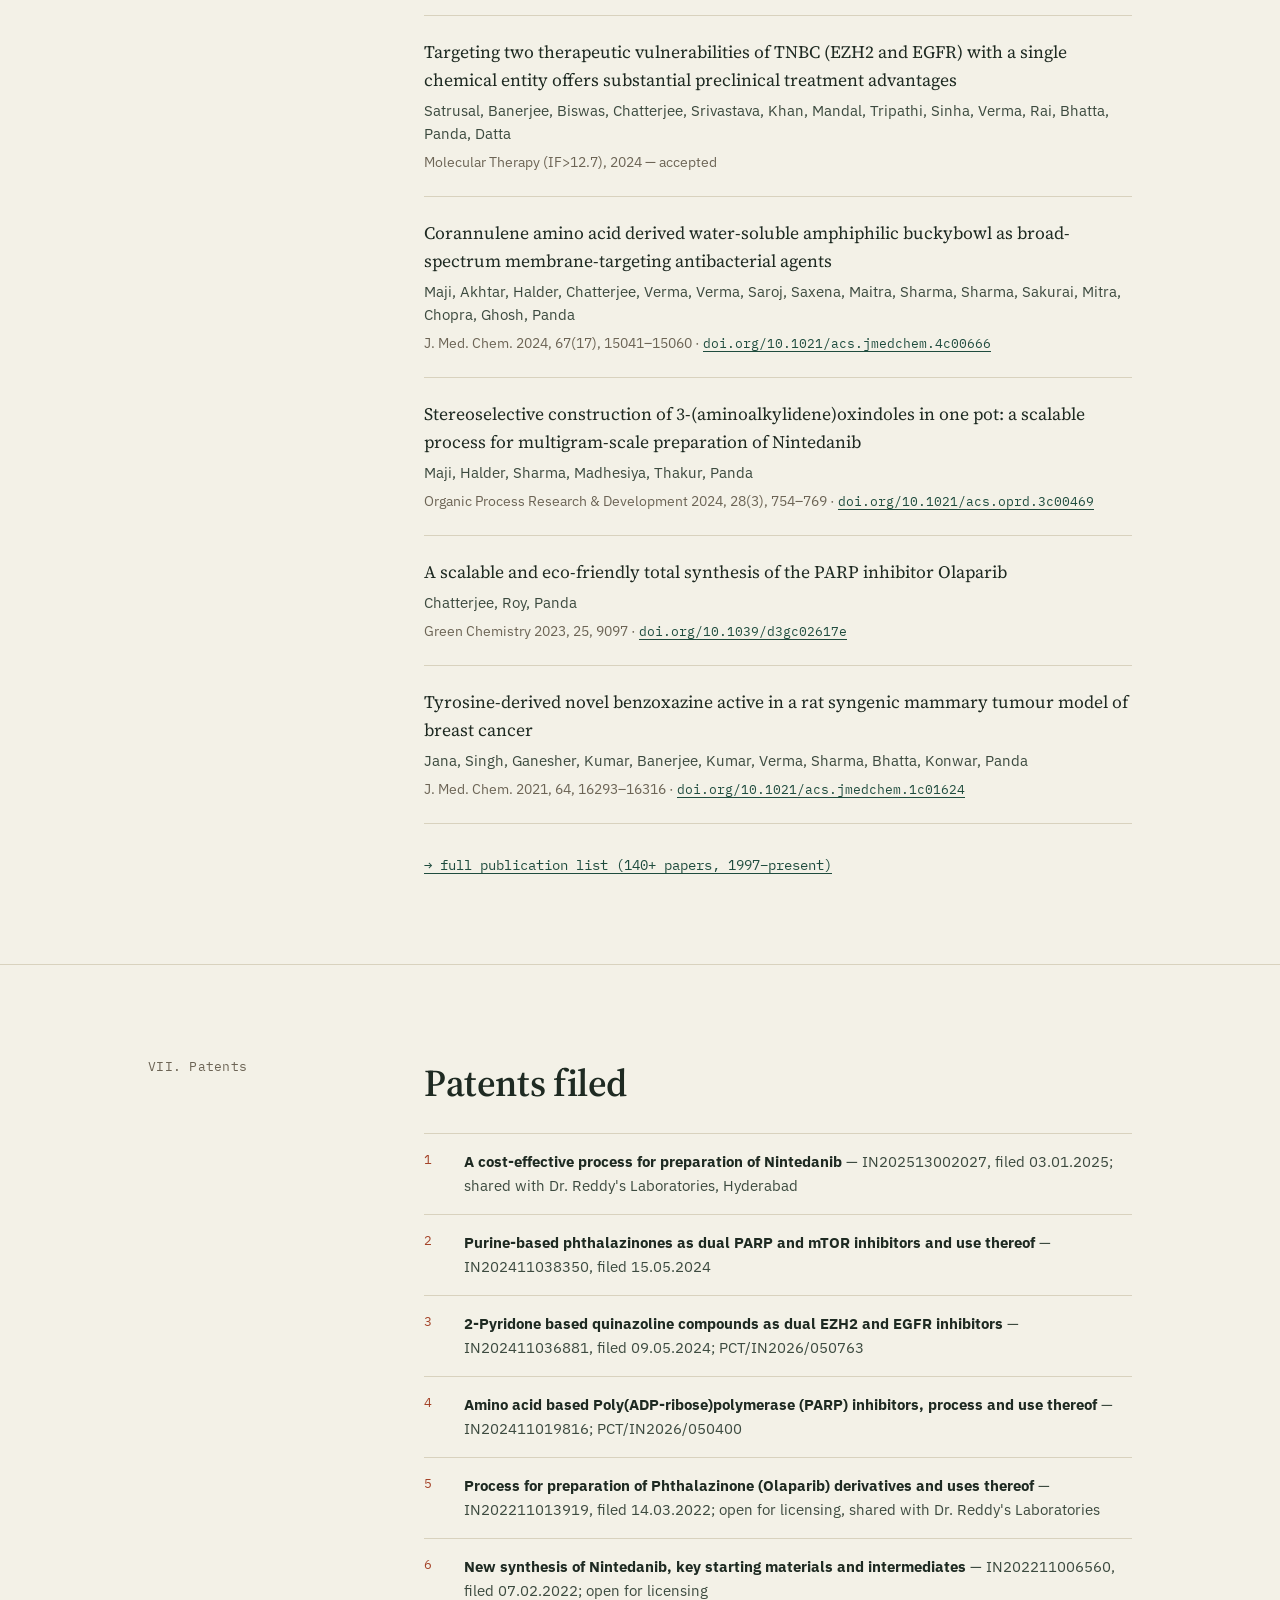
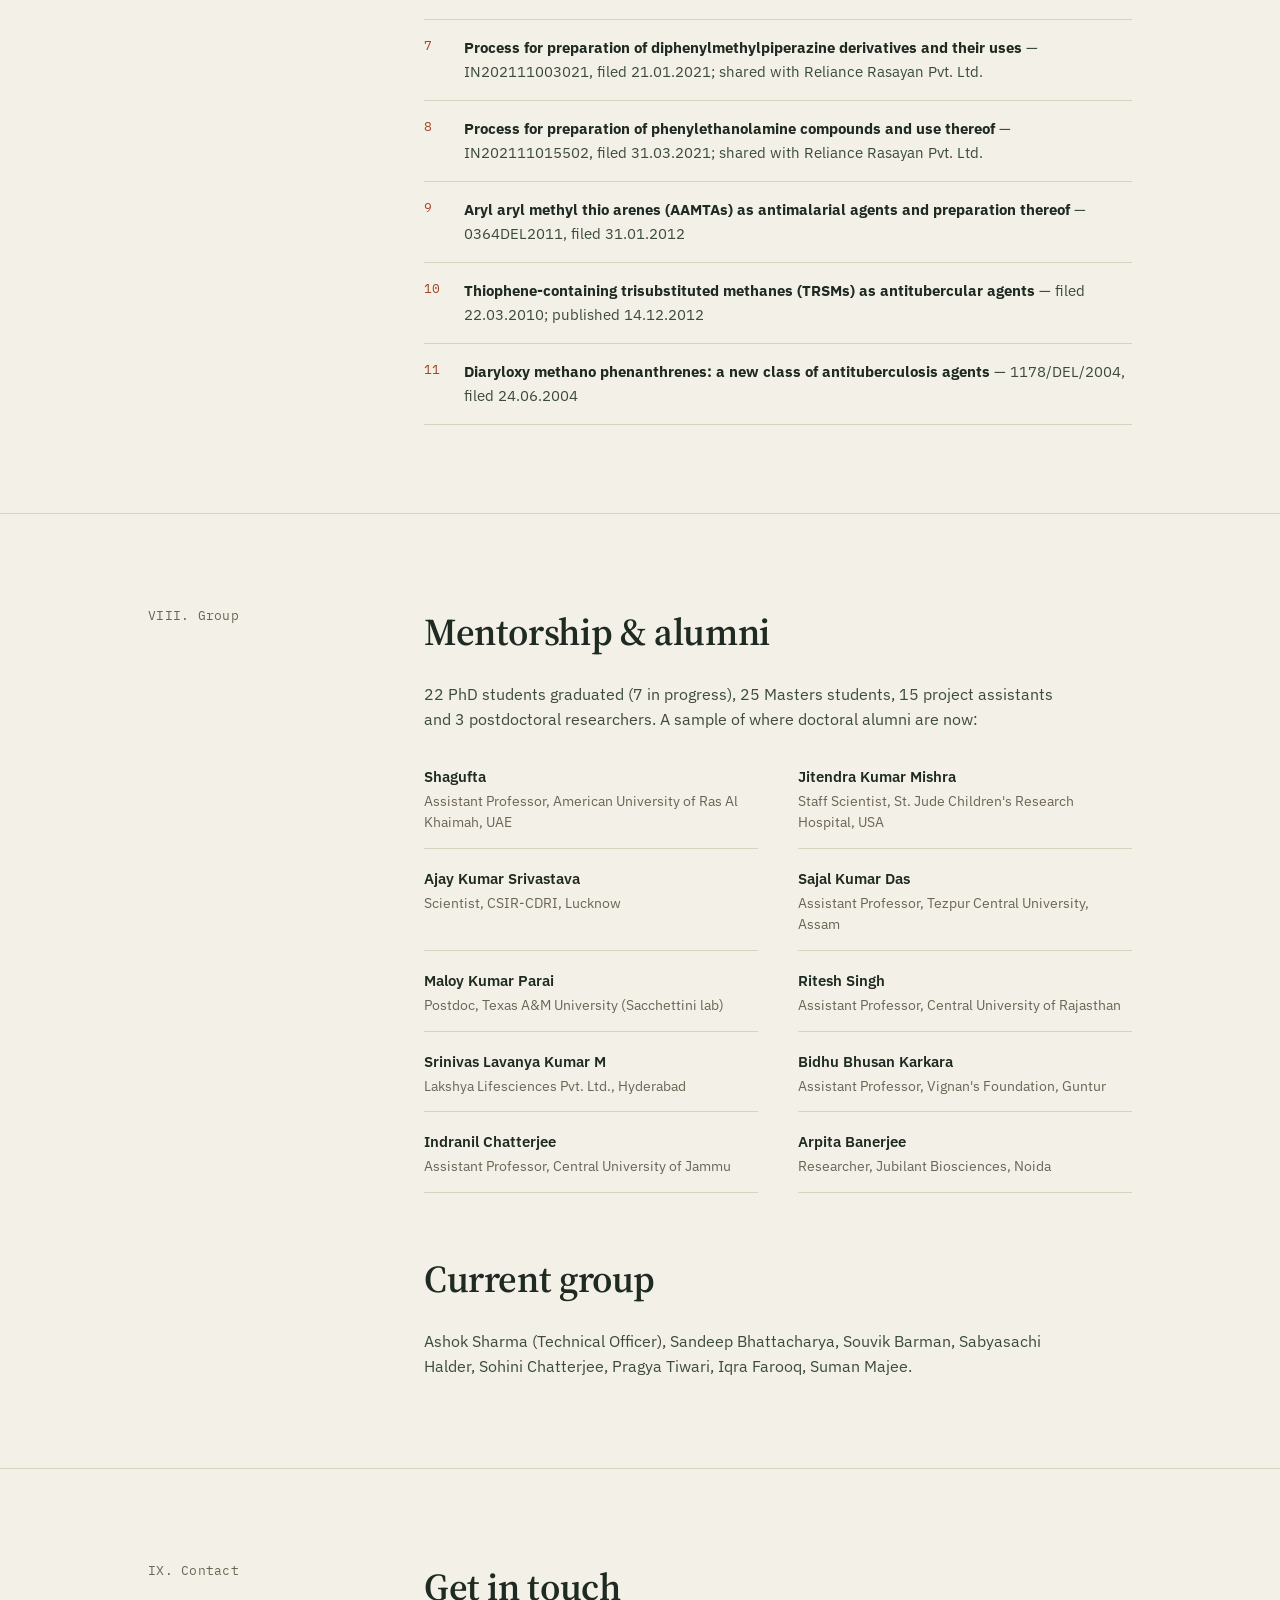
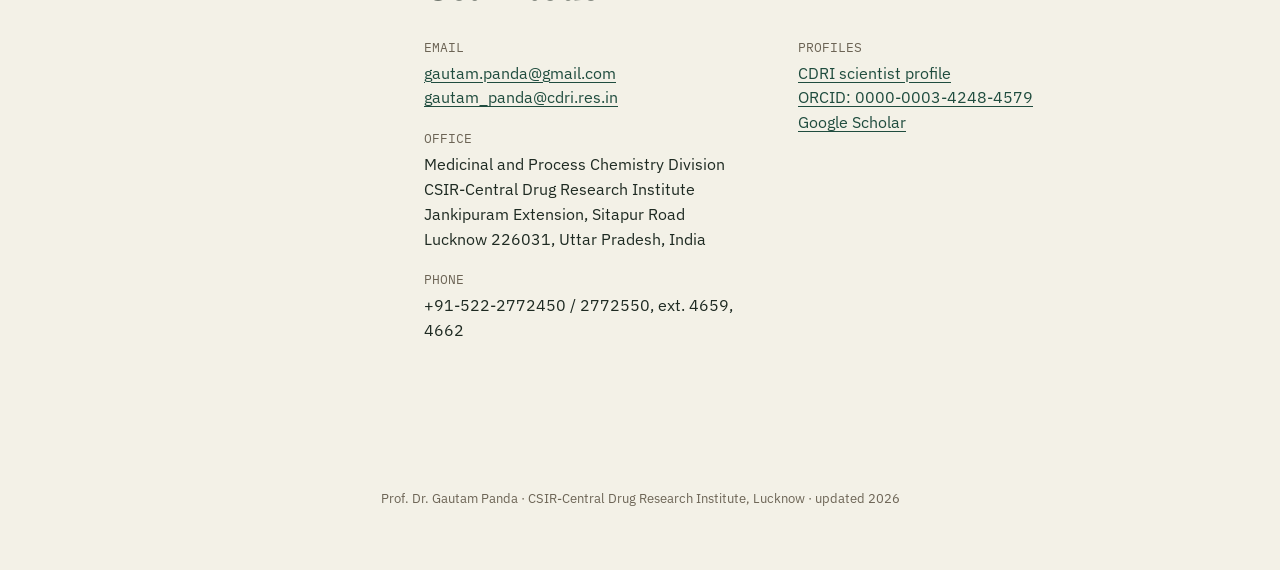
==== commit 3332ef95: "Updated webpage" ====
--- a/index.html
+++ b/index.html
@@ -62,7 +62,6 @@
       <div class="hero-links">
         <a href="mailto:gautam.panda@gmail.com">gautam.panda@gmail.com</a>
         <a href="https://www.cdri.res.in/scientist-profile?gautam_panda" target="_blank" rel="noopener">CDRI profile</a>
-        <a href="https://sites.google.com/view/profdrgautampanda-home/home" target="_blank" rel="noopener">Lab website</a>
         <a href="https://orcid.org/0000-0003-4248-4579" target="_blank" rel="noopener">ORCID</a>
         <a href="http://scholar.google.co.in/citations?hl=en&user=YwJvoiIAAAAJ" target="_blank" rel="noopener">Google Scholar</a>
       </div>
@@ -95,28 +94,48 @@
 
           <ul class="research-list">
             <li>
-              <div class="r-title">EZH2–EGFR dual inhibitors for triple-negative breast cancer</div>
-              <p>TNBC lacks targeted therapy options. Concurrent EZH2/EGFR overexpression predicts the worst survival outcomes, so the group is designing first-in-class chemical probes that bind and inhibit both targets in one molecule. Lead compound S-023-0996 showed 60% tumour growth inhibition in orthotopic allograft models with significant suppression of metastasis.</p>
-            </li>
-            <li>
-              <div class="r-title">Purine-based phthalazinones — dual PARP/mTOR inhibitors</div>
-              <p>FDA-approved PARP inhibitors work mainly in BRCA-mutated cancers. Because mTOR inhibition sensitises cells to PARP inhibition, the group built a dual inhibitor intended to work in both BRCA-deficient and BRCA-proficient disease. Lead S-023-1025 outperformed both Olaparib and Rapamycin alone, giving 66% tumour growth inhibition in xenograft models regardless of BRCA status.</p>
+              <div class="r-row">
+                <img class="r-thumb" src="images/136.jpg" alt="Chemical structure — EZH2-EGFR dual inhibitor">
+                <div class="r-body">
+                  <div class="r-title">EZH2–EGFR dual inhibitors for triple-negative breast cancer</div>
+                  <p>TNBC lacks targeted therapy options. Concurrent EZH2/EGFR overexpression predicts the worst survival outcomes, so the group is designing first-in-class chemical probes that bind and inhibit both targets in one molecule. Lead compound S-023-0996 showed 60% tumour growth inhibition in orthotopic allograft models with significant suppression of metastasis.</p>
+                </div>
+              </div>
+            </li>
+            <li>
+              <div class="r-row">
+                <img class="r-thumb" src="images/dual PARP and mTOR Inhibitors.jpg" alt="Chemical structure — purine-based phthalazinone PARP/mTOR dual inhibitor">
+                <div class="r-body">
+                  <div class="r-title">Purine-based phthalazinones — dual PARP/mTOR inhibitors</div>
+                  <p>FDA-approved PARP inhibitors work mainly in BRCA-mutated cancers. Because mTOR inhibition sensitises cells to PARP inhibition, the group built a dual inhibitor intended to work in both BRCA-deficient and BRCA-proficient disease. Lead S-023-1025 outperformed both Olaparib and Rapamycin alone, giving 66% tumour growth inhibition in xenograft models regardless of BRCA status.</p>
+                </div>
+              </div>
             </li>
             <li>
               <div class="r-title">Biphenyl hydroxamates — dual BCL-2/HDAC inhibitors</div>
               <p>Aimed at multiple myeloma, where resistance to Venetoclax and poor tolerability of HDAC inhibitors like Vorinostat limit current options. A biphenyl-hydroxamate chemical library is being built to deliver simultaneous BCL-2/HDAC inhibition with better bioavailability and a simpler dosing regimen.</p>
             </li>
             <li>
-              <div class="r-title">Corannulene-derived amphiphilic buckybowls</div>
-              <p>The first reported use of the bowl-shaped corannulene scaffold in antibacterial research. Water-soluble corannulene–amino-acid amphiphiles disrupt bacterial membranes with broad-spectrum, synergistic activity — published in <em>J. Med. Chem.</em> 2024.</p>
+              <div class="r-row">
+                <img class="r-thumb" src="images/131.jpg" alt="Chemical structure — corannulene-derived amphiphilic buckybowl">
+                <div class="r-body">
+                  <div class="r-title">Corannulene-derived amphiphilic buckybowls</div>
+                  <p>The first reported use of the bowl-shaped corannulene scaffold in antibacterial research. Water-soluble corannulene–amino-acid amphiphiles disrupt bacterial membranes with broad-spectrum, synergistic activity — published in <em>J. Med. Chem.</em> 2024.</p>
+                </div>
+              </div>
             </li>
             <li>
               <div class="r-title">Trisubstituted methanes (TRSMs) against tuberculosis and malaria</div>
               <p>A long-running chemical-entity programme built around a simple triarylmethane core. Lead S006-830 matched the in-vivo efficacy of ethambutol and pyrazinamide against <em>M. tuberculosis</em>, including drug-resistant clinical isolates, across a series of papers from 2008 to 2021.</p>
             </li>
             <li>
-              <div class="r-title">Affordable process chemistry for blockbuster and off-patent drugs</div>
-              <p>Under the Atmanirbhar Bharat drive for domestic API supply: new, scalable, greener routes to Nintedanib, Olaparib, Acyclovir, Sulbactam, Nitisinone, Almitrine and Ifenprodil — several already licensed or under CDA with industry partners (Reliance Rasayan, Dr. Reddy's Laboratories).</p>
+              <div class="r-row">
+                <img class="r-thumb" src="images/Synthesized Drugs (APIs) by Innovative Process Routes.jpg" alt="Chemical structure — affordable process chemistry route">
+                <div class="r-body">
+                  <div class="r-title">Affordable process chemistry for blockbuster and off-patent drugs</div>
+                  <p>Under the Atmanirbhar Bharat drive for domestic API supply: new, scalable, greener routes to Nintedanib, Olaparib, Acyclovir, Sulbactam, Nitisinone, Almitrine and Ifenprodil — several already licensed or under CDA with industry partners (Reliance Rasayan, Dr. Reddy's Laboratories).</p>
+                </div>
+              </div>
             </li>
           </ul>
         </div>
@@ -199,8 +218,13 @@
             <p>New, scalable process routes for the blockbuster anticancer drugs Nintedanib and Olaparib, and for the antiviral Acyclovir, are under confidentiality agreement with Dr. Reddy's Laboratories, Hyderabad, with technology-transfer discussions ongoing toward domestic manufacture.</p>
           </div>
           <div class="impact-block">
-            <h4>BRCA-mutant and BRCA-wild-type breast cancer leads</h4>
-            <p>Lead compound S-024-0935 inhibits BRCA2-mutant cell growth at 2–57 nM with 112–2,500-fold selectivity, and shows strong oral bioavailability (67% mouse, 94% rat) with improved haematological safety over Olaparib. A second lead, S-023-1025, is a first-in-class dual PARP–mTOR inhibitor active independent of BRCA status.</p>
+            <div class="impact-row">
+              <img class="impact-thumb" src="images/Amino-PARP.jpg" alt="Chemical structure — BRCA-mutant and BRCA-wild-type breast cancer lead compound">
+              <div class="impact-body">
+                <h4>BRCA-mutant and BRCA-wild-type breast cancer leads</h4>
+                <p>Lead compound S-024-0935 inhibits BRCA2-mutant cell growth at 2–57 nM with 112–2,500-fold selectivity, and shows strong oral bioavailability (67% mouse, 94% rat) with improved haematological safety over Olaparib. A second lead, S-023-1025, is a first-in-class dual PARP–mTOR inhibitor active independent of BRCA status.</p>
+              </div>
+            </div>
           </div>
           <div class="impact-block">
             <h4>Tyrosine-derived benzoxazine in breast cancer</h4>
@@ -335,7 +359,6 @@
                 <div class="k">PROFILES</div>
                 <div class="v">
                   <a href="https://www.cdri.res.in/scientist-profile?gautam_panda" target="_blank" rel="noopener">CDRI scientist profile</a><br>
-                  <a href="https://sites.google.com/view/profdrgautampanda-home/home" target="_blank" rel="noopener">Lab website</a><br>
                   <a href="https://orcid.org/0000-0003-4248-4579" target="_blank" rel="noopener">ORCID: 0000-0003-4248-4579</a><br>
                   <a href="http://scholar.google.co.in/citations?hl=en&user=YwJvoiIAAAAJ" target="_blank" rel="noopener">Google Scholar</a>
                 </div>
--- a/style.css
+++ b/style.css
@@ -275,6 +275,28 @@
 }
 .research-list p{ margin-top: 6px; }
 
+/* research item with a chemical-structure thumbnail beside it */
+.r-row{
+  display:flex;
+  gap: 22px;
+  align-items: flex-start;
+}
+.r-thumb{
+  flex: 0 0 auto;
+  width: 104px;
+  height: 104px;
+  object-fit: cover;
+  background: var(--paper-raised);
+  border: 1px solid var(--line);
+  border-radius: 4px;
+}
+.r-body{ flex: 1 1 auto; min-width: 0; }
+.r-body .r-title{ margin-top: 0; }
+@media (max-width: 560px){
+  .r-thumb{ width: 68px; height: 68px; }
+  .r-row{ gap: 14px; }
+}
+
 /* ---------- timeline ---------- */
 .timeline{
   border-top: 1px solid var(--line);
@@ -329,6 +351,28 @@
   margin-bottom: 8px;
 }
 
+/* impact item with a chemical-structure thumbnail beside it */
+.impact-row{
+  display:flex;
+  gap: 22px;
+  align-items: flex-start;
+}
+.impact-thumb{
+  flex: 0 0 auto;
+  width: 104px;
+  height: 104px;
+  object-fit: cover;
+  background: var(--paper-raised);
+  border: 1px solid var(--line);
+  border-radius: 4px;
+}
+.impact-body{ flex: 1 1 auto; min-width: 0; }
+.impact-body h4{ margin-top: 0; }
+@media (max-width: 560px){
+  .impact-thumb{ width: 68px; height: 68px; }
+  .impact-row{ gap: 14px; }
+}
+
 /* ---------- publications ---------- */
 .pub-list{ list-style:none; margin:0; padding:0; }
 .pub{
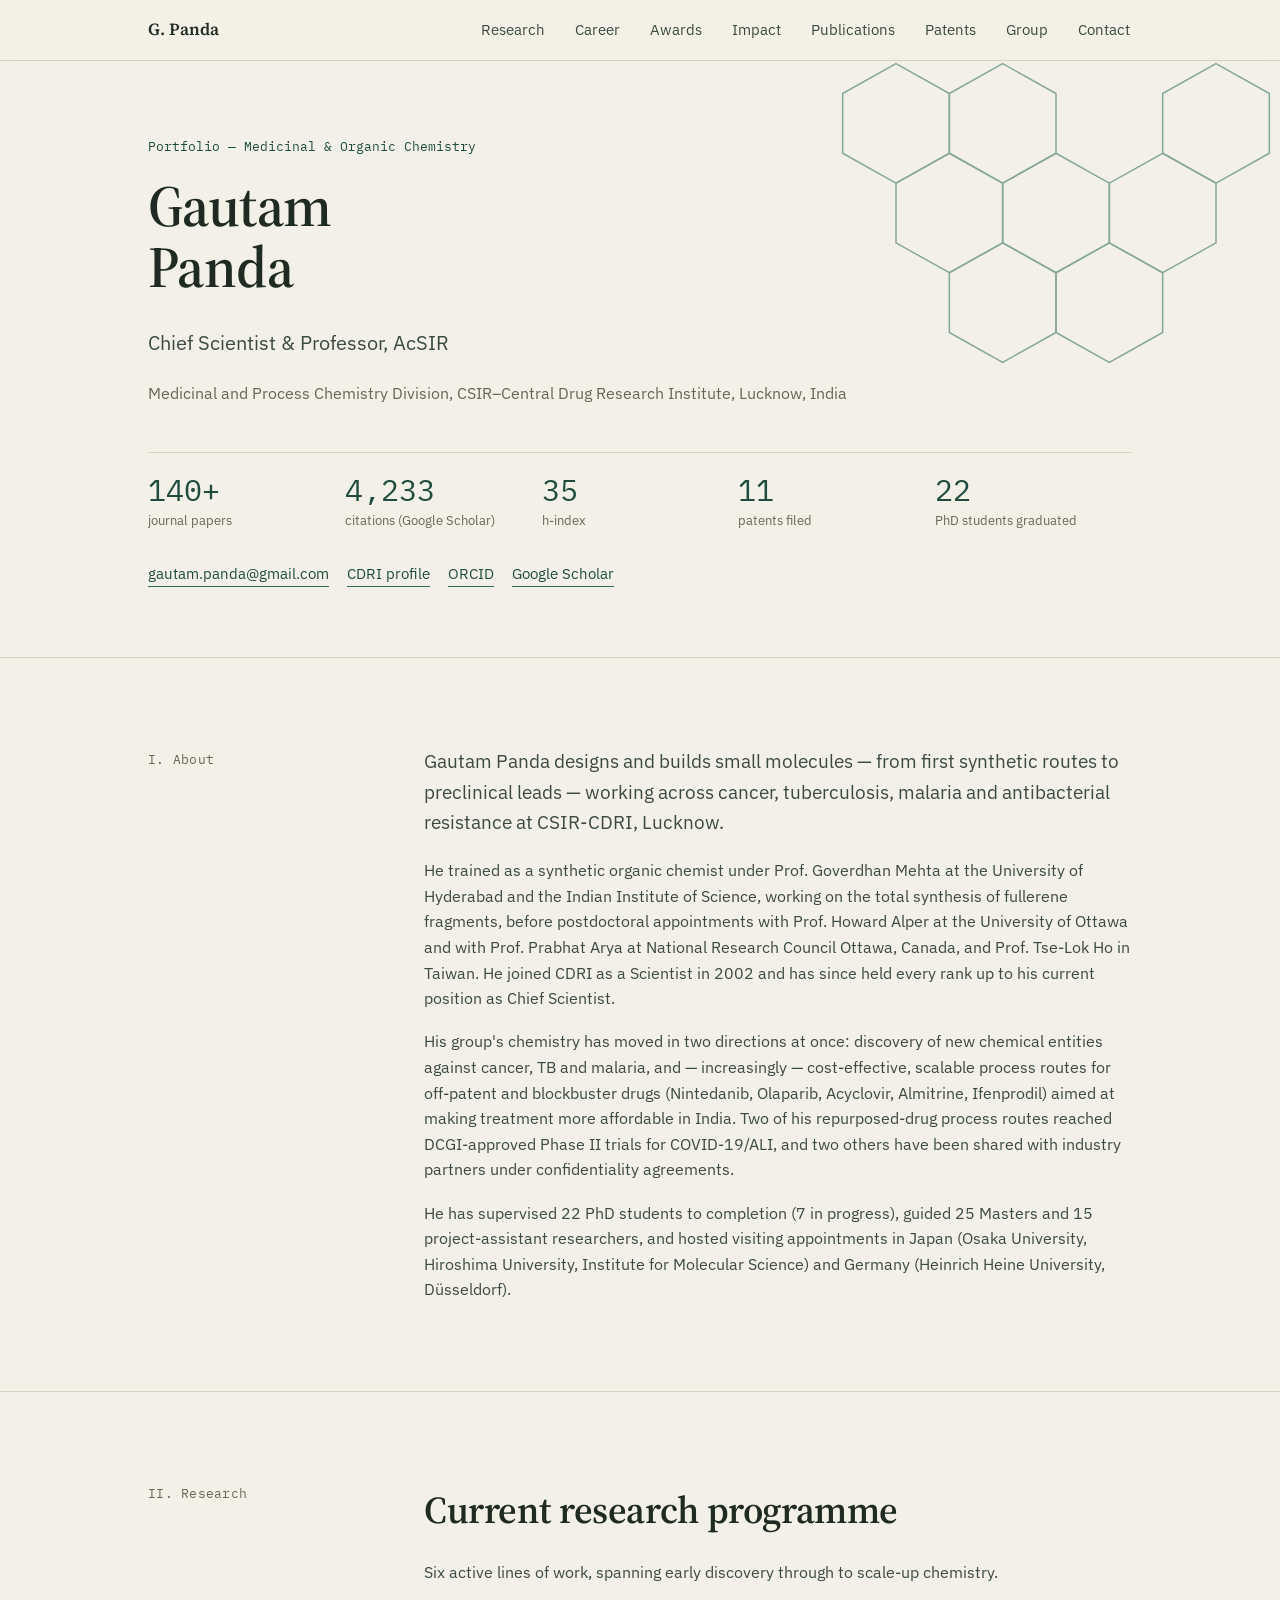
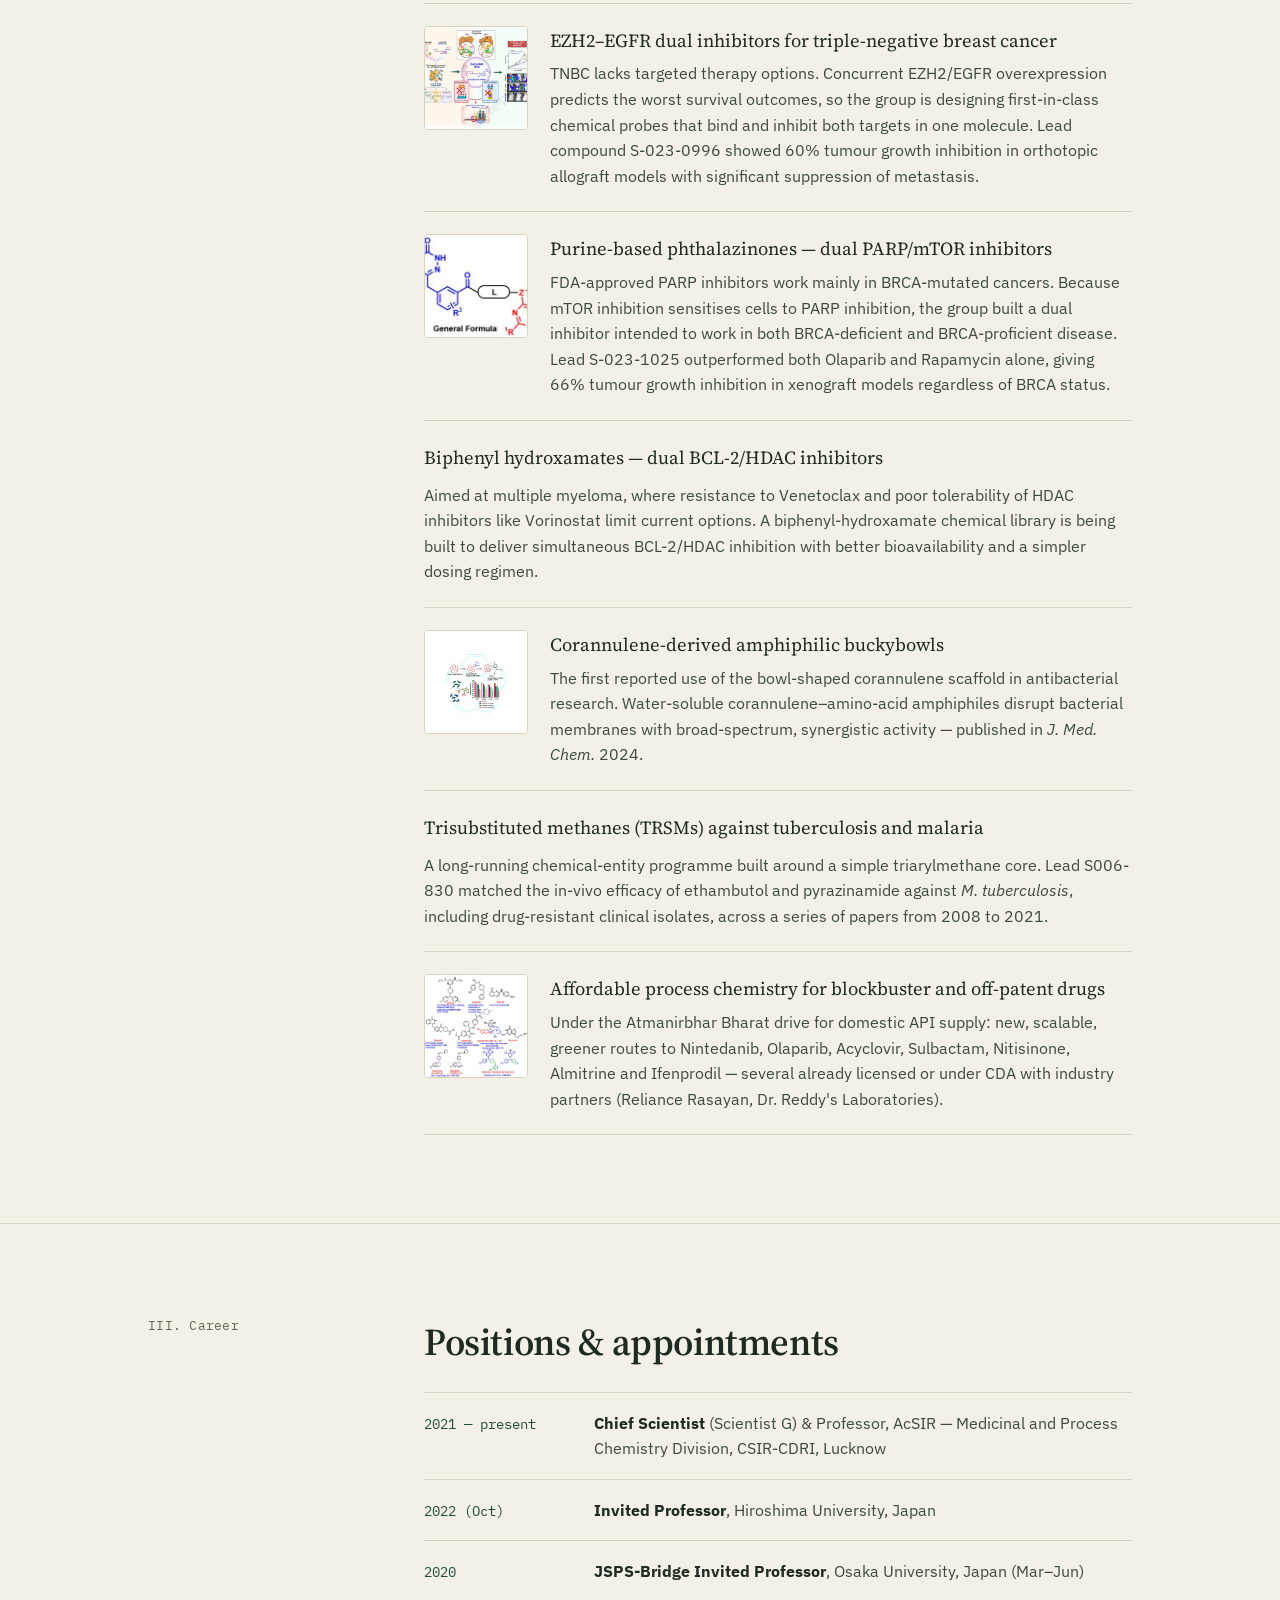
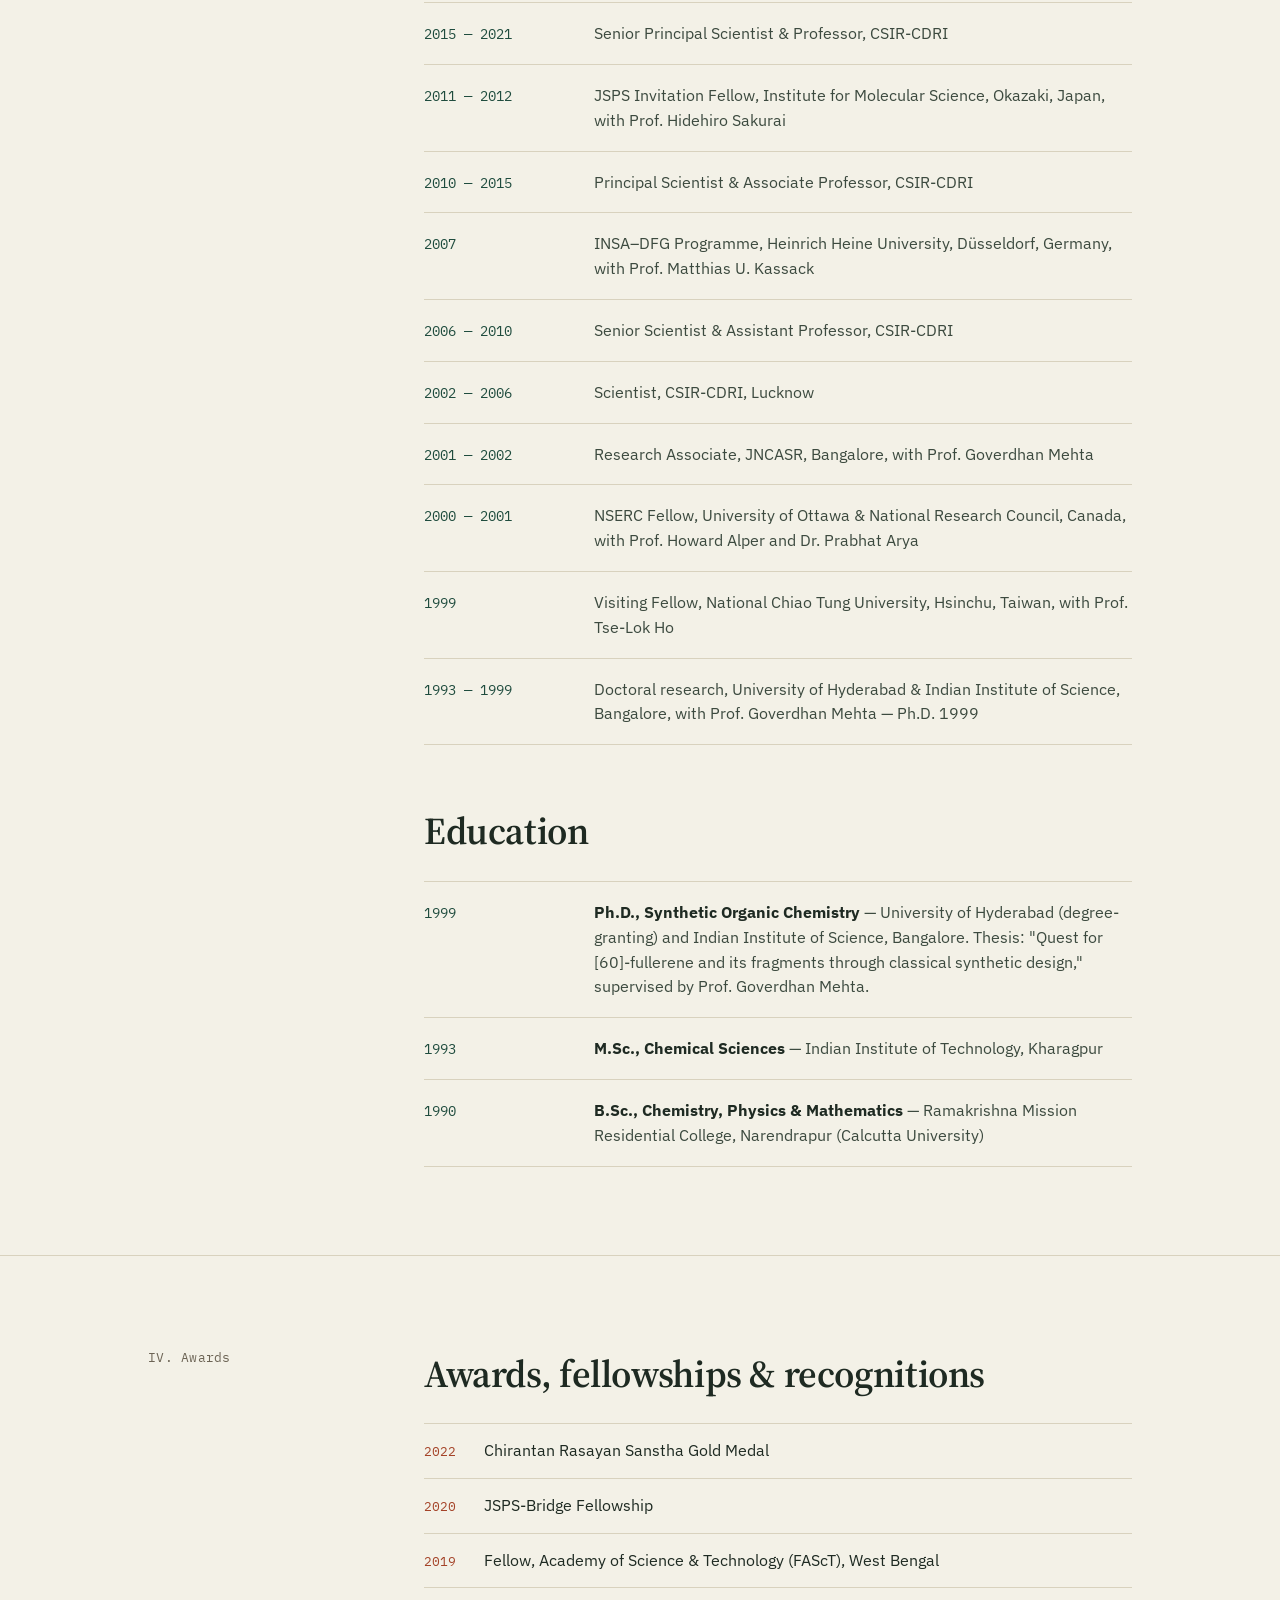
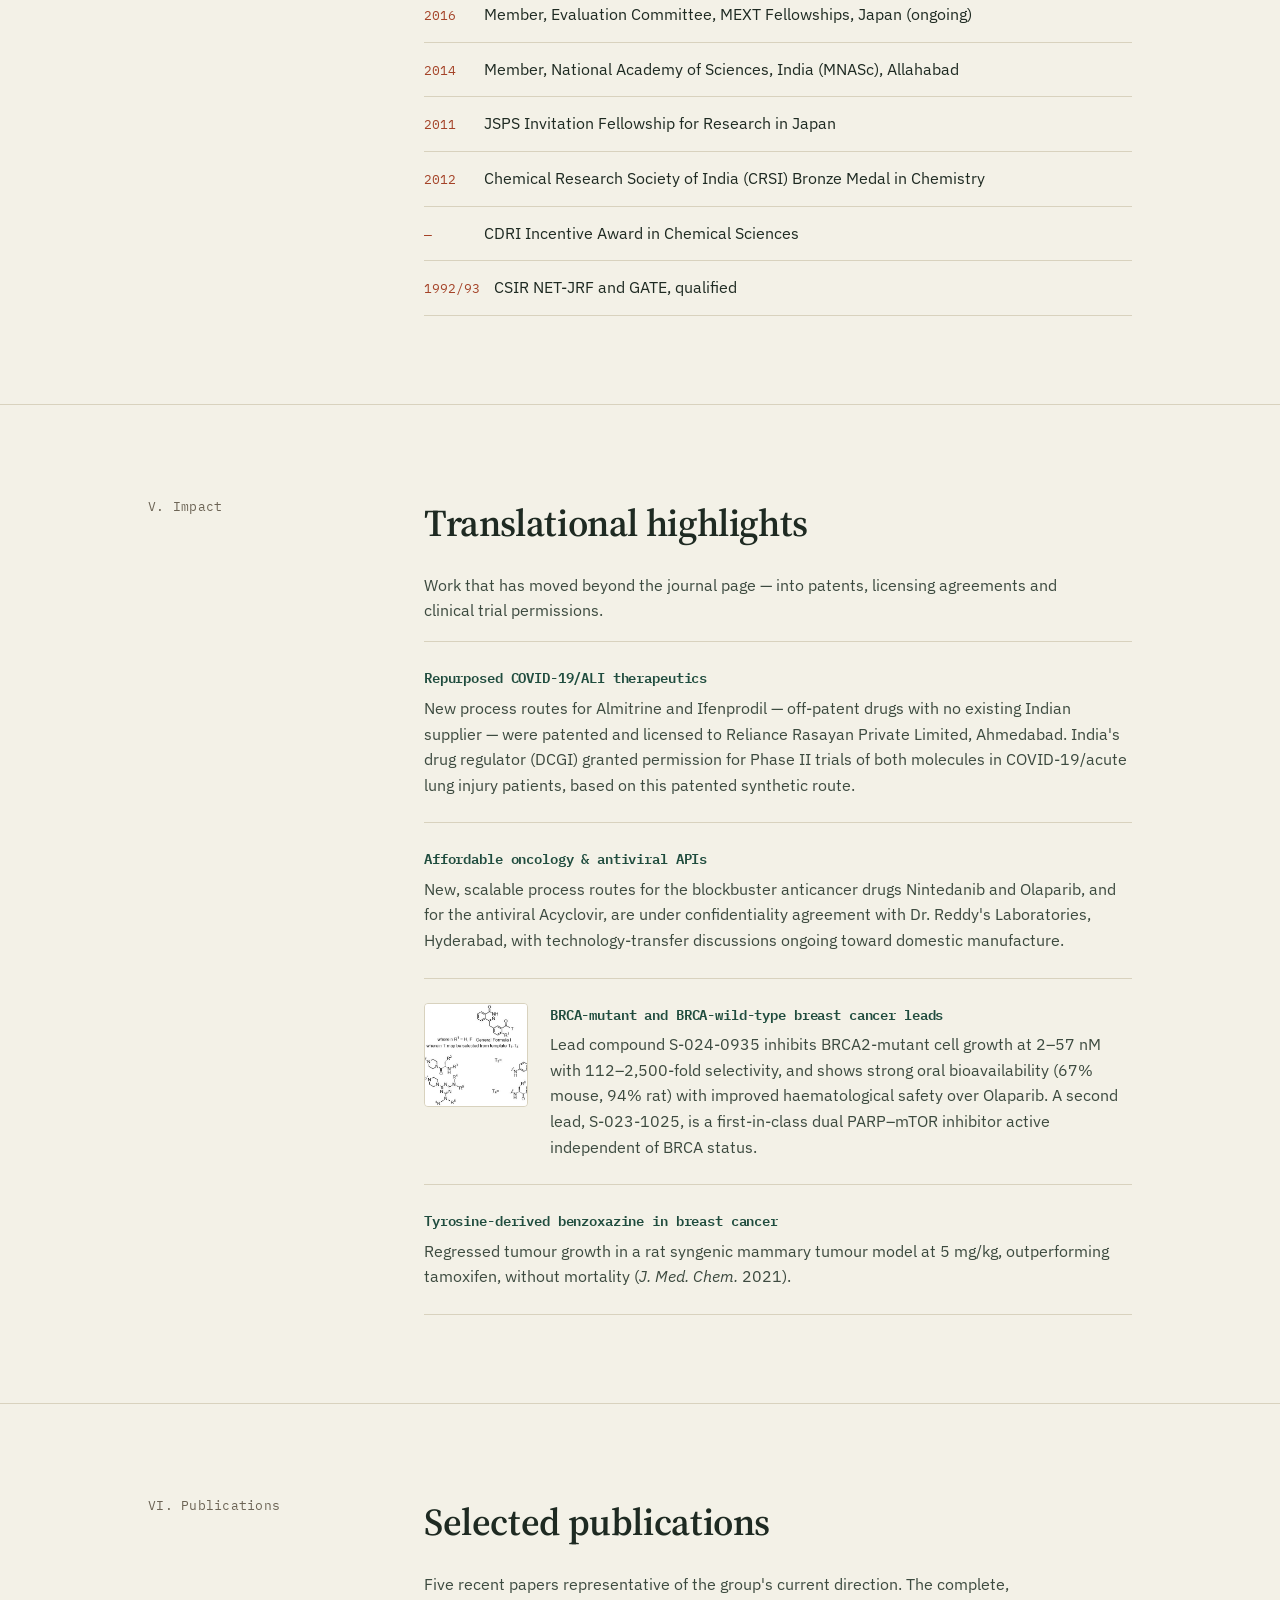
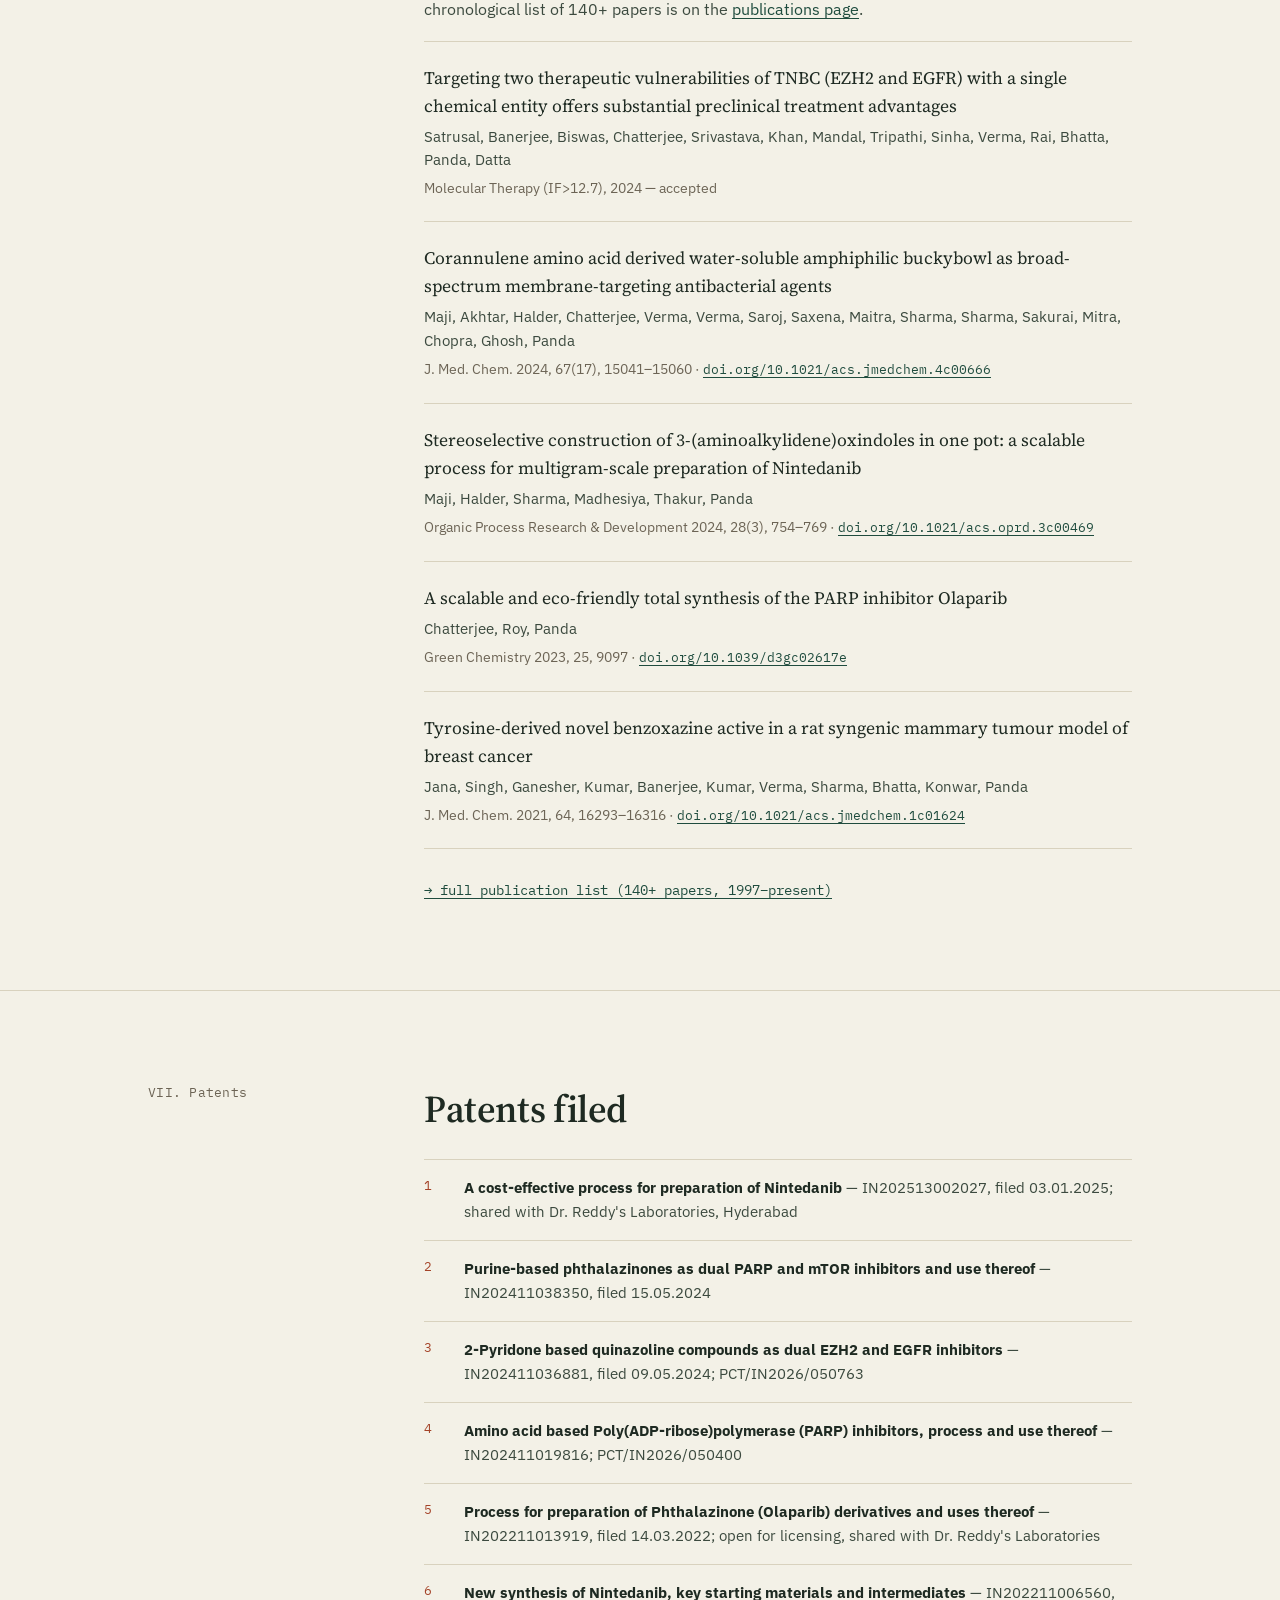
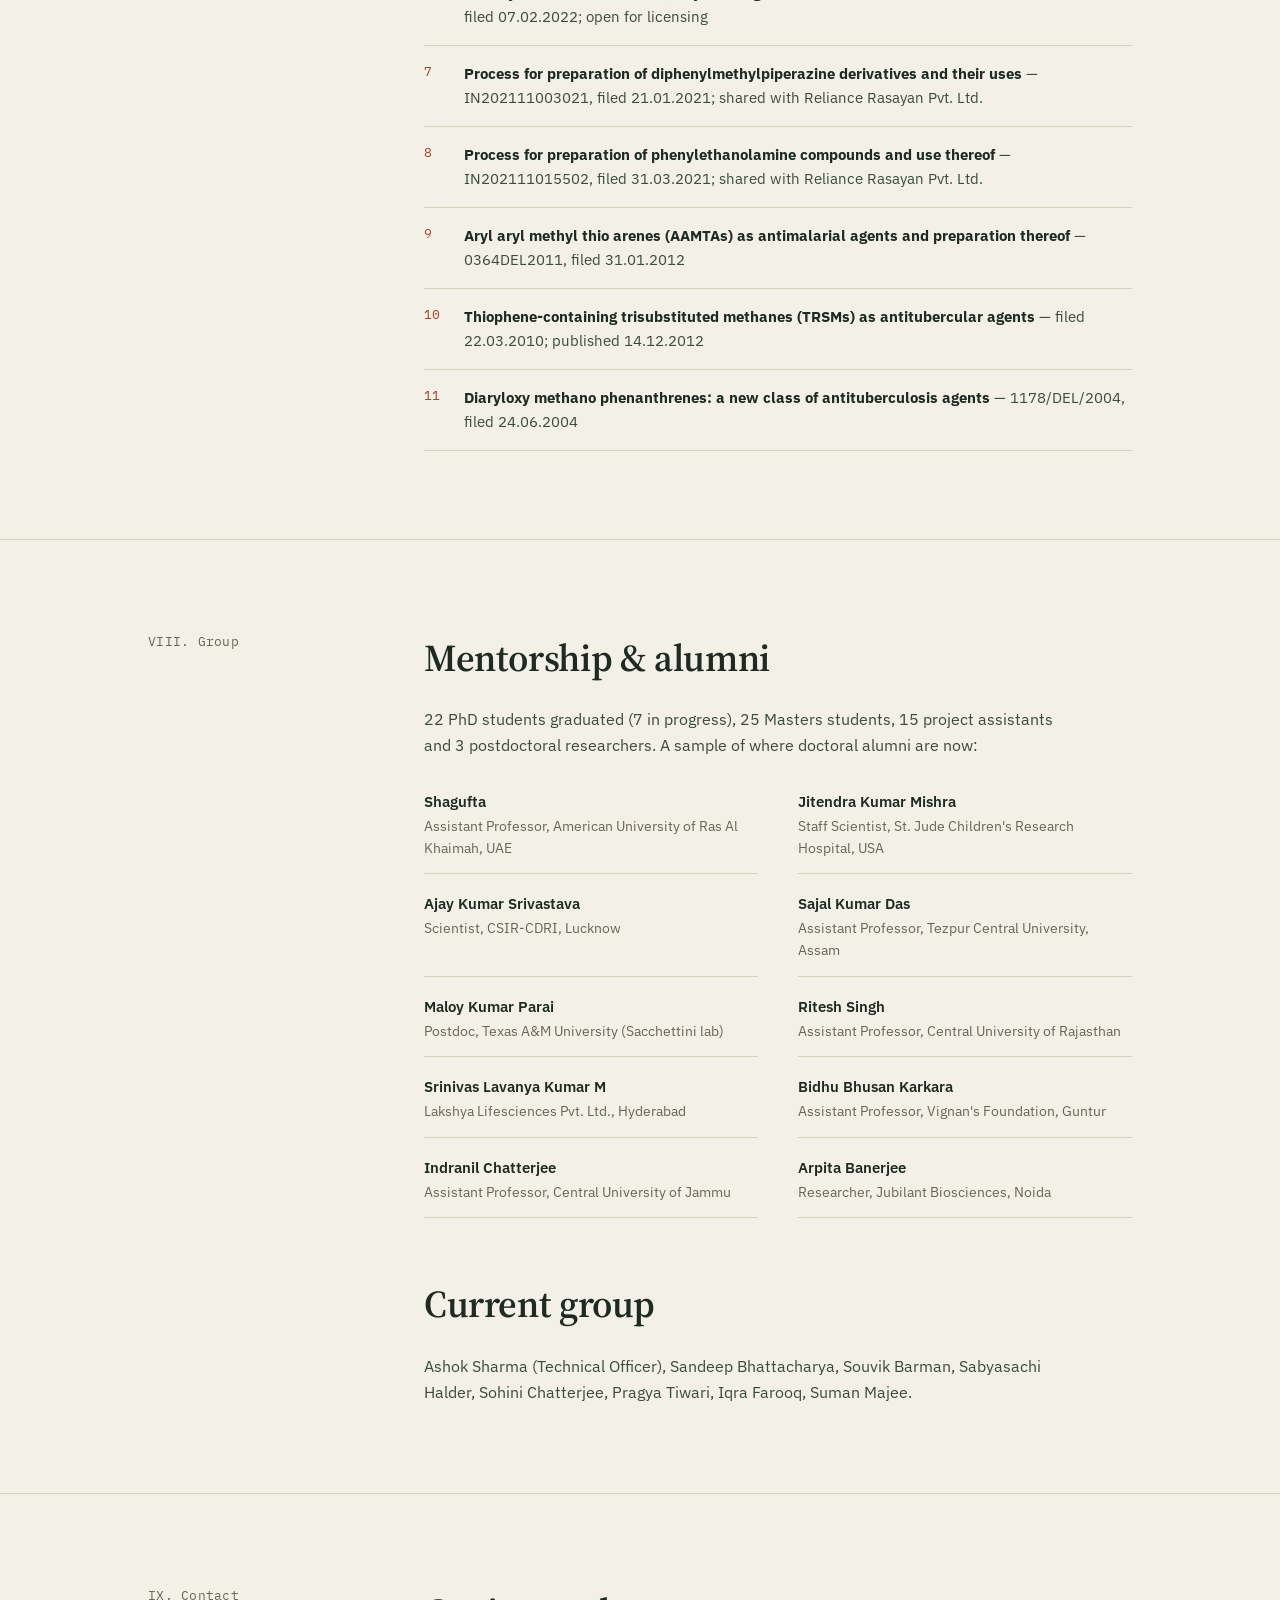
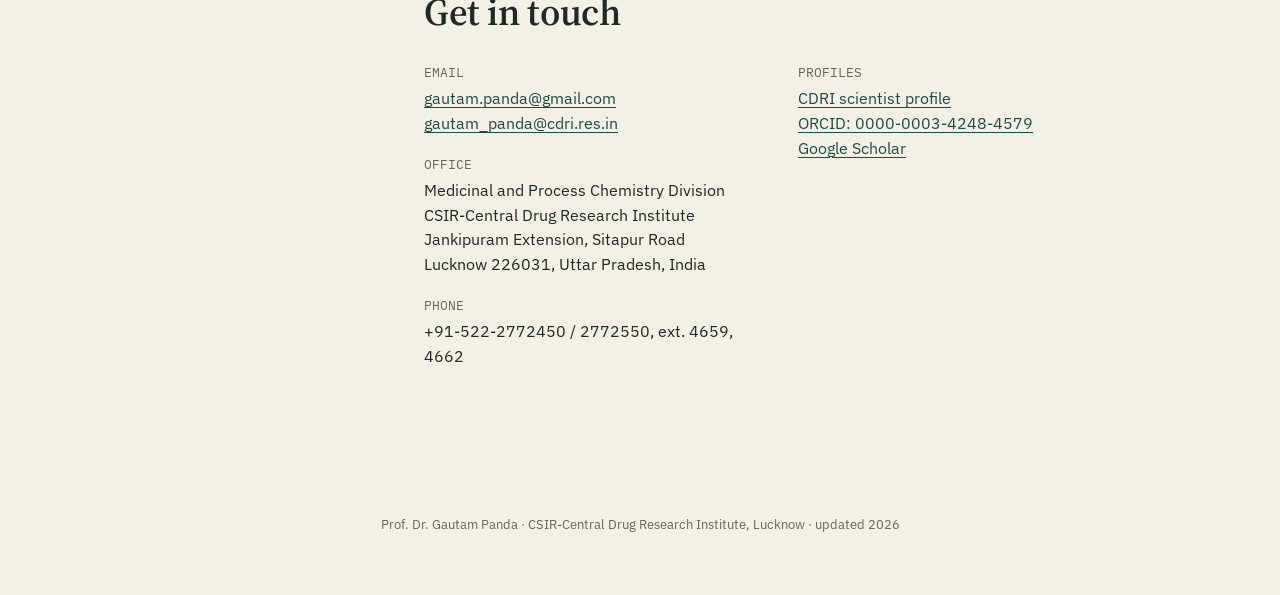
==== commit 8f4d14a7: "Updated about" ====
--- a/index.html
+++ b/index.html
@@ -75,7 +75,7 @@
         <div class="label numeral">I. About</div>
         <div class="prose">
           <p class="lede">Gautam Panda designs and builds small molecules — from first synthetic routes to preclinical leads — working across cancer, tuberculosis, malaria and antibacterial resistance at CSIR-CDRI, Lucknow.</p>
-          <p>He trained as a synthetic organic chemist under Prof. Goverdhan Mehta at the University of Hyderabad and the Indian Institute of Science, working on the total synthesis of fullerene fragments, before postdoctoral appointments with Prof. Howard Alper at the University of Ottawa and Prof. Tse-Lok Ho in Taiwan. He joined CDRI as a Scientist in 2002 and has since held every rank up to his current position as Chief Scientist.</p>
+          <p>He trained as a synthetic organic chemist under Prof. Goverdhan Mehta at the University of Hyderabad and the Indian Institute of Science, working on the total synthesis of fullerene fragments, before postdoctoral appointments with Prof. Howard Alper at the University of Ottawa and with Prof. Prabhat Arya at National Research Council Ottawa, Canada, and Prof. Tse-Lok Ho in Taiwan. He joined CDRI as a Scientist in 2002 and has since held every rank up to his current position as Chief Scientist.</p>
           <p>His group's chemistry has moved in two directions at once: discovery of new chemical entities against cancer, TB and malaria, and — increasingly — cost-effective, scalable process routes for off-patent and blockbuster drugs (Nintedanib, Olaparib, Acyclovir, Almitrine, Ifenprodil) aimed at making treatment more affordable in India. Two of his repurposed-drug process routes reached DCGI-approved Phase&nbsp;II trials for COVID-19/ALI, and two others have been shared with industry partners under confidentiality agreements.</p>
           <p>He has supervised 22 PhD students to completion (7 in progress), guided 25 Masters and 15 project-assistant researchers, and hosted visiting appointments in Japan (Osaka University, Hiroshima University, Institute for Molecular Science) and Germany (Heinrich Heine University, Düsseldorf).</p>
         </div>
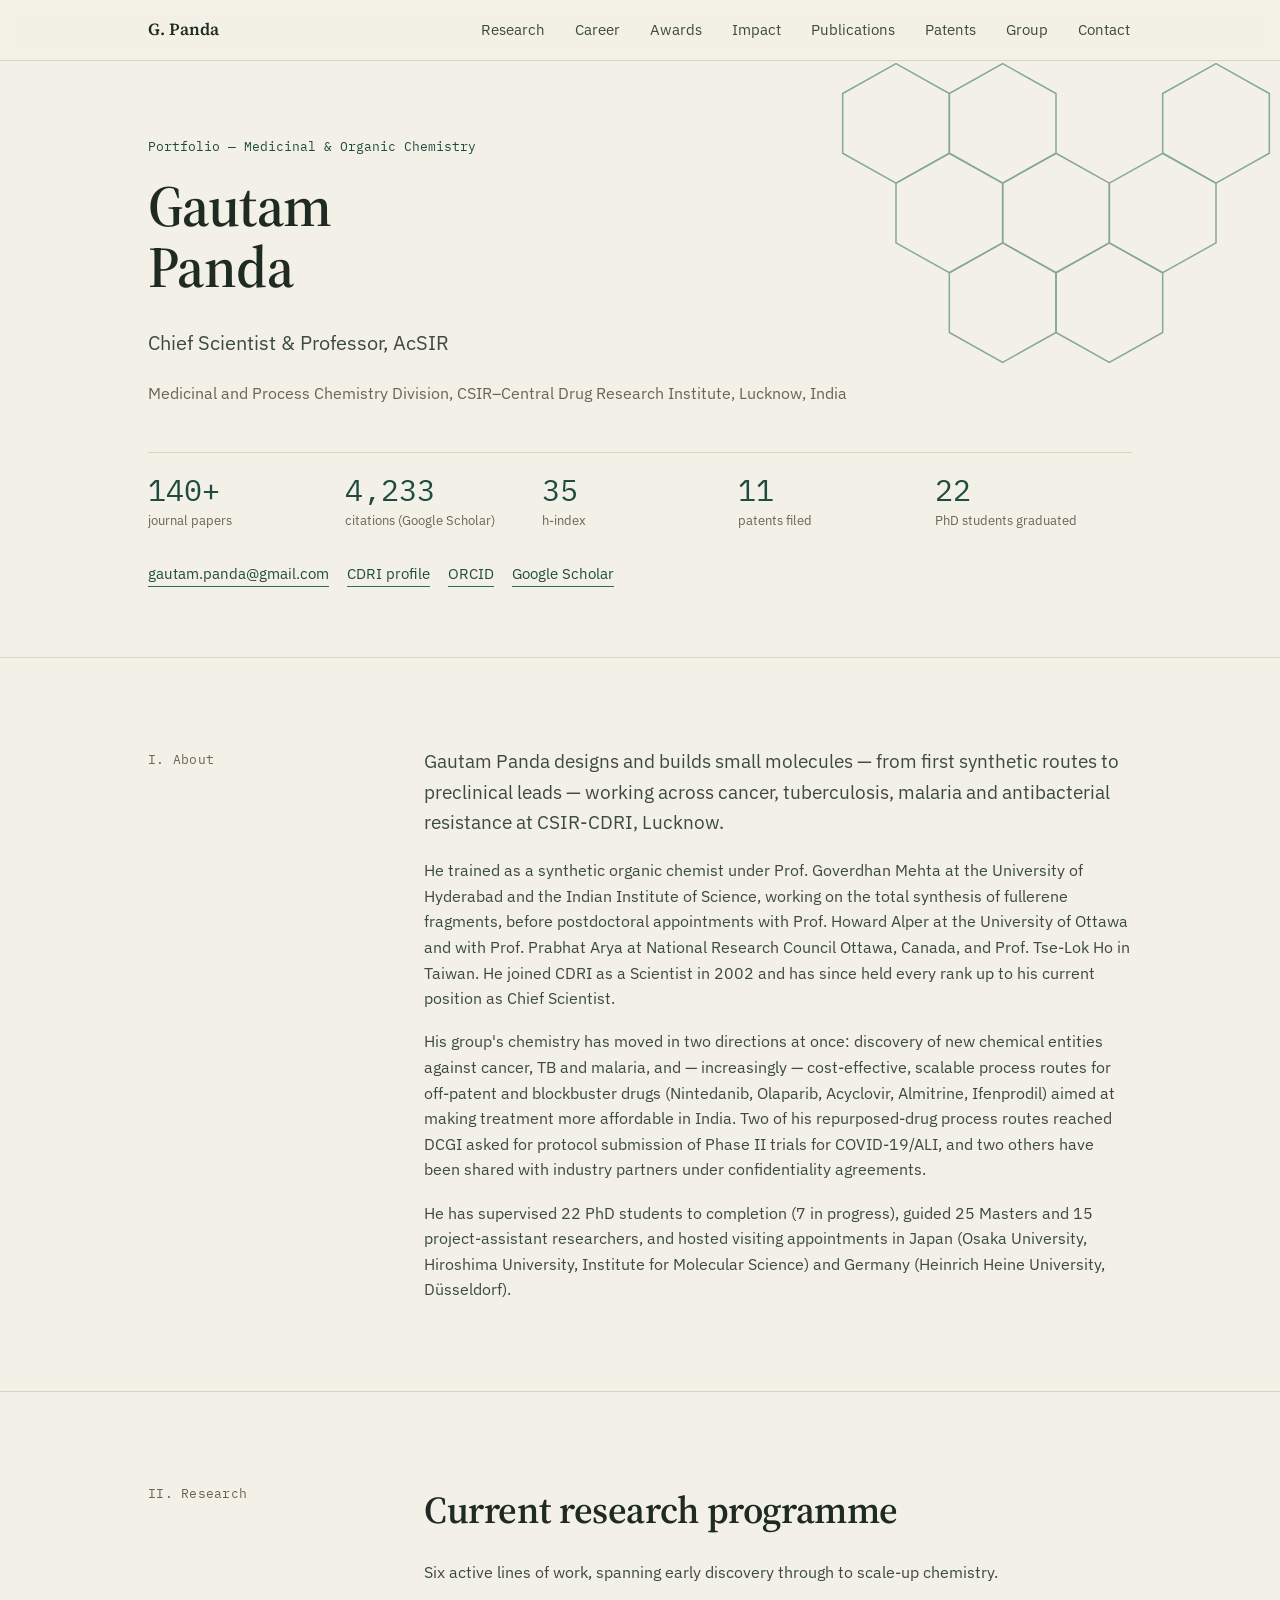
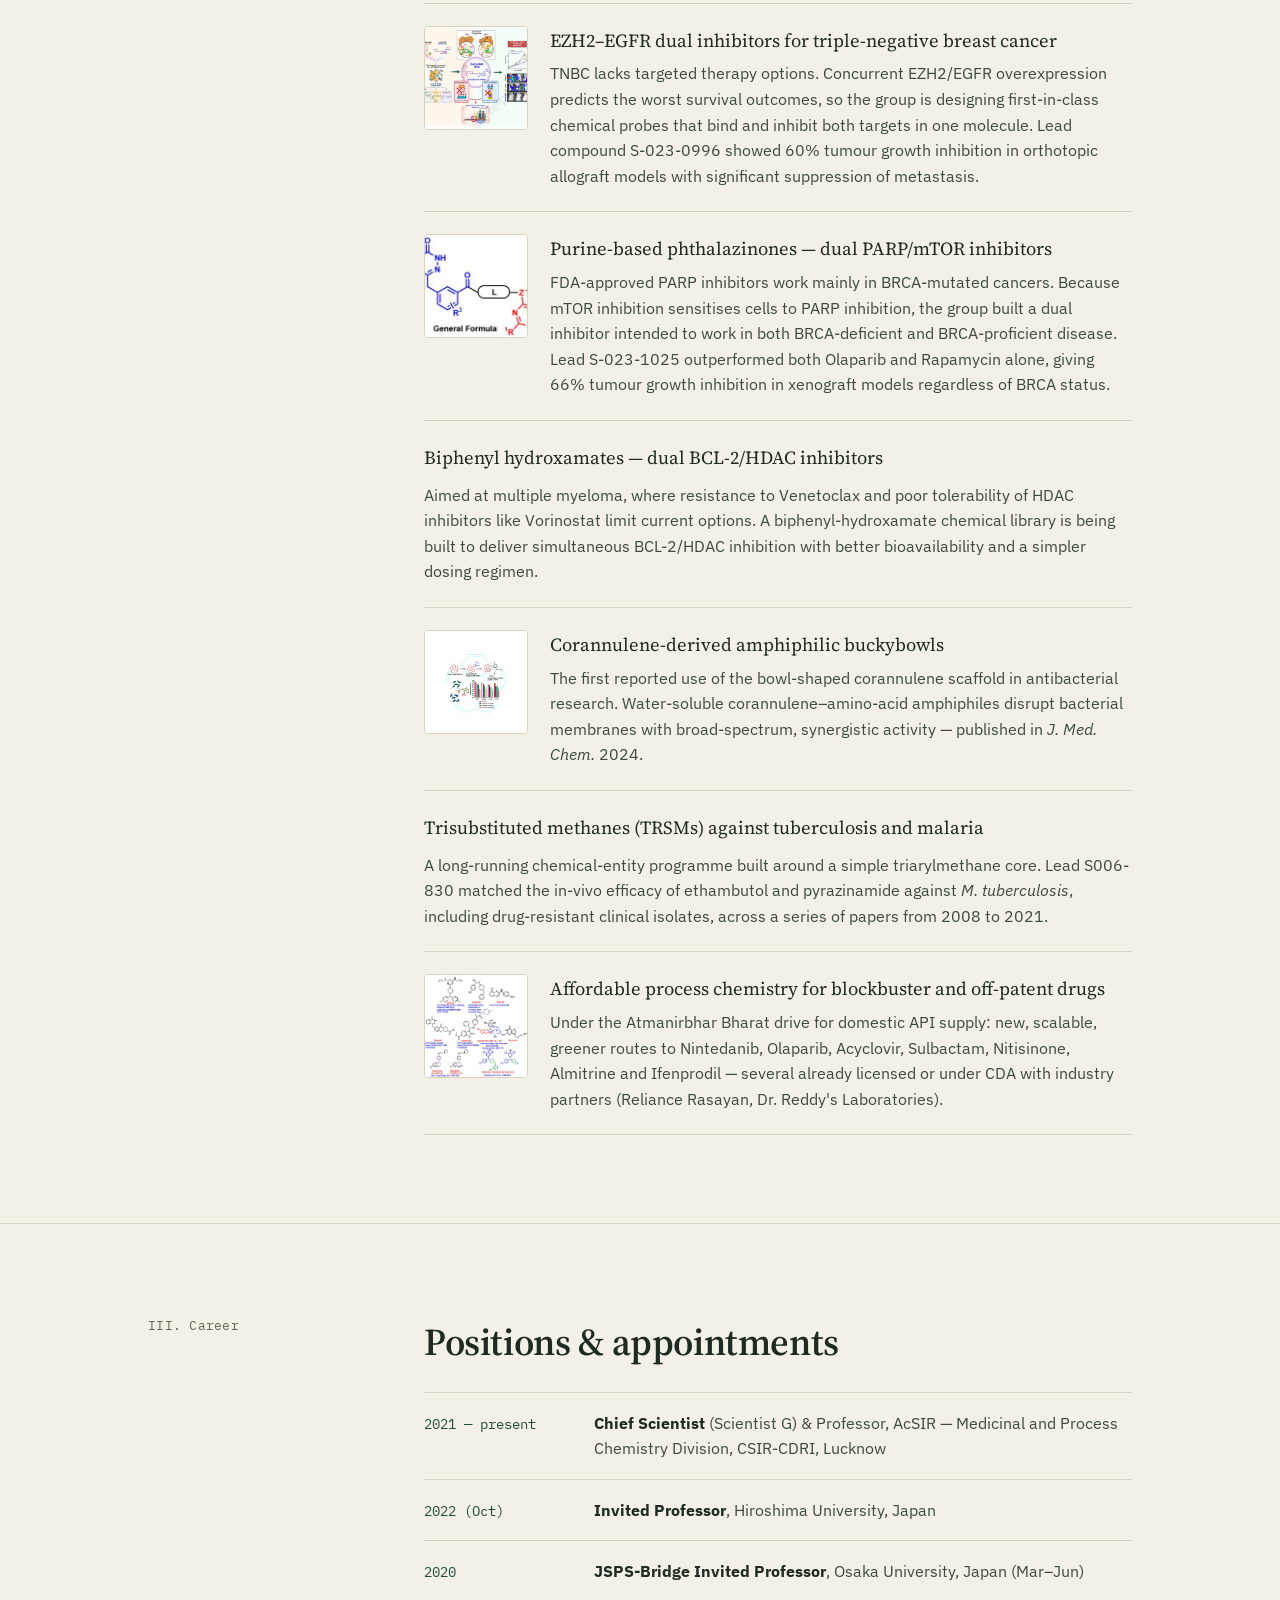
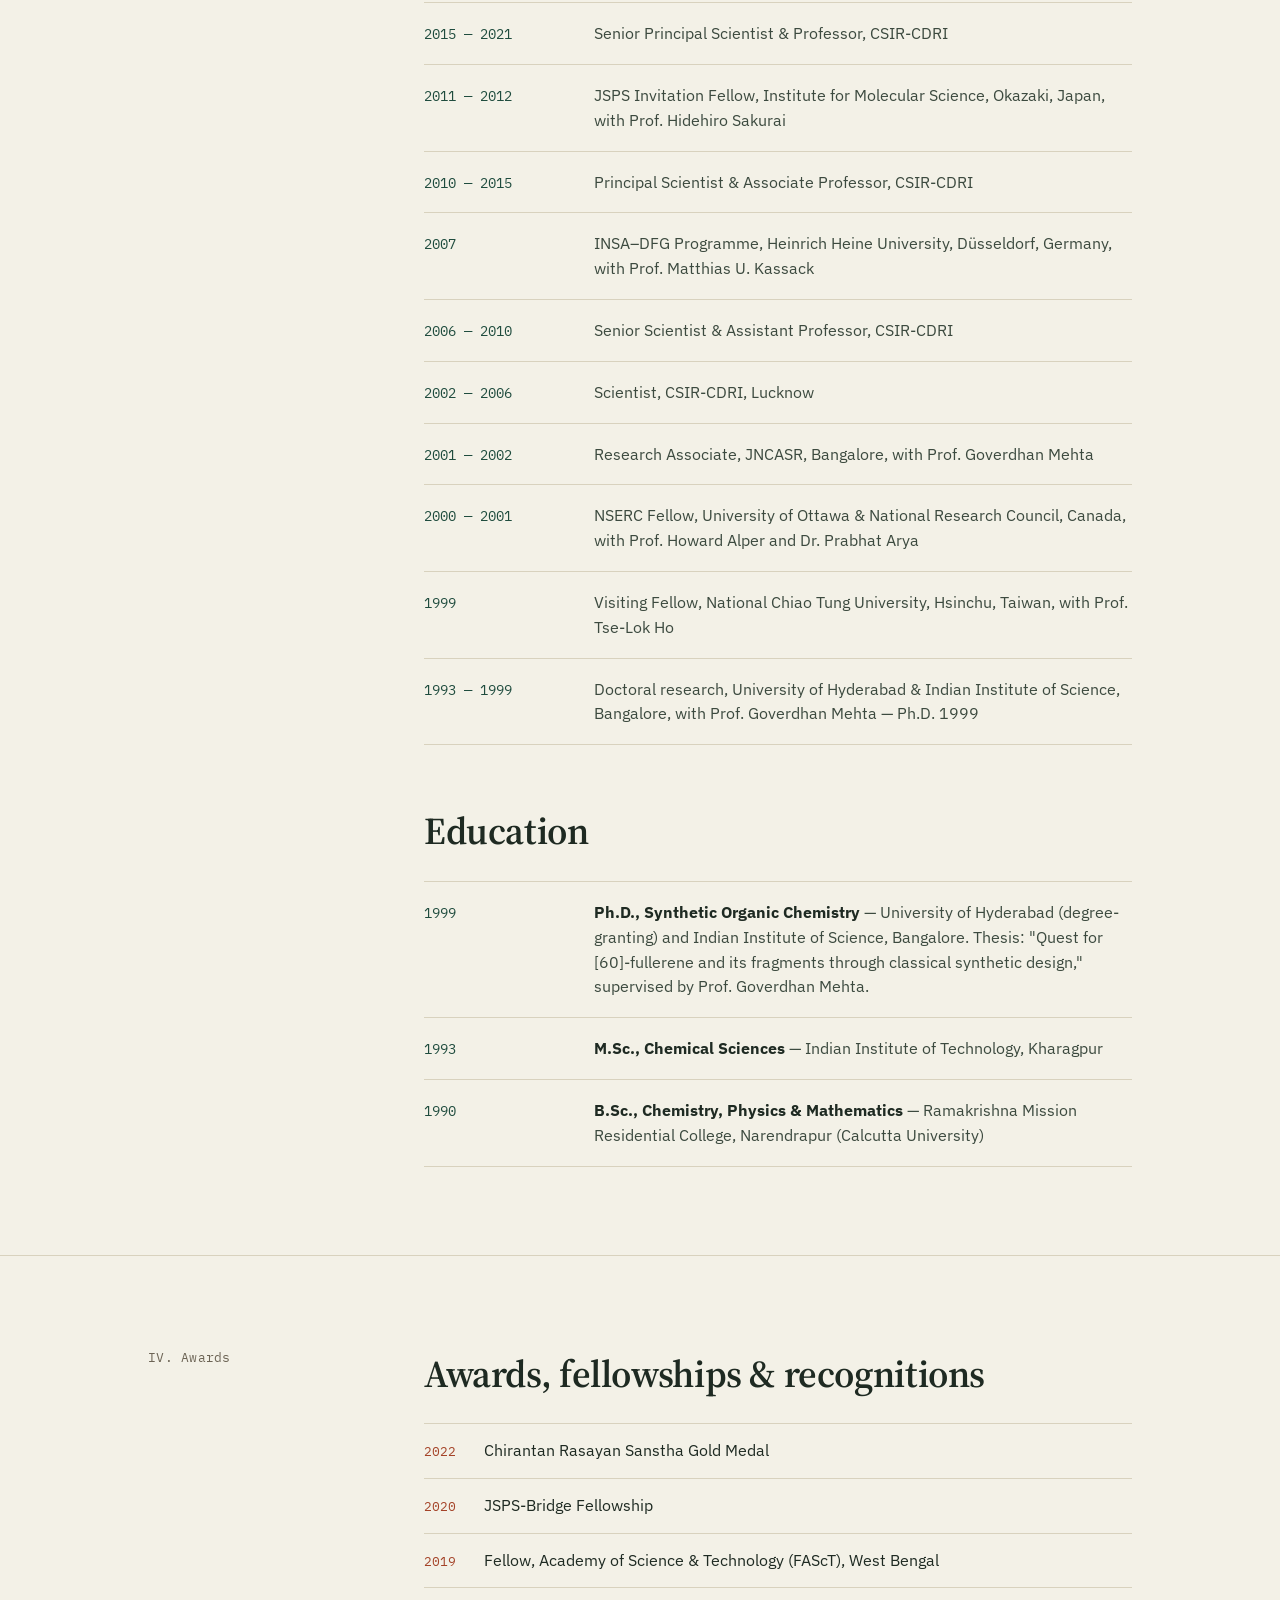
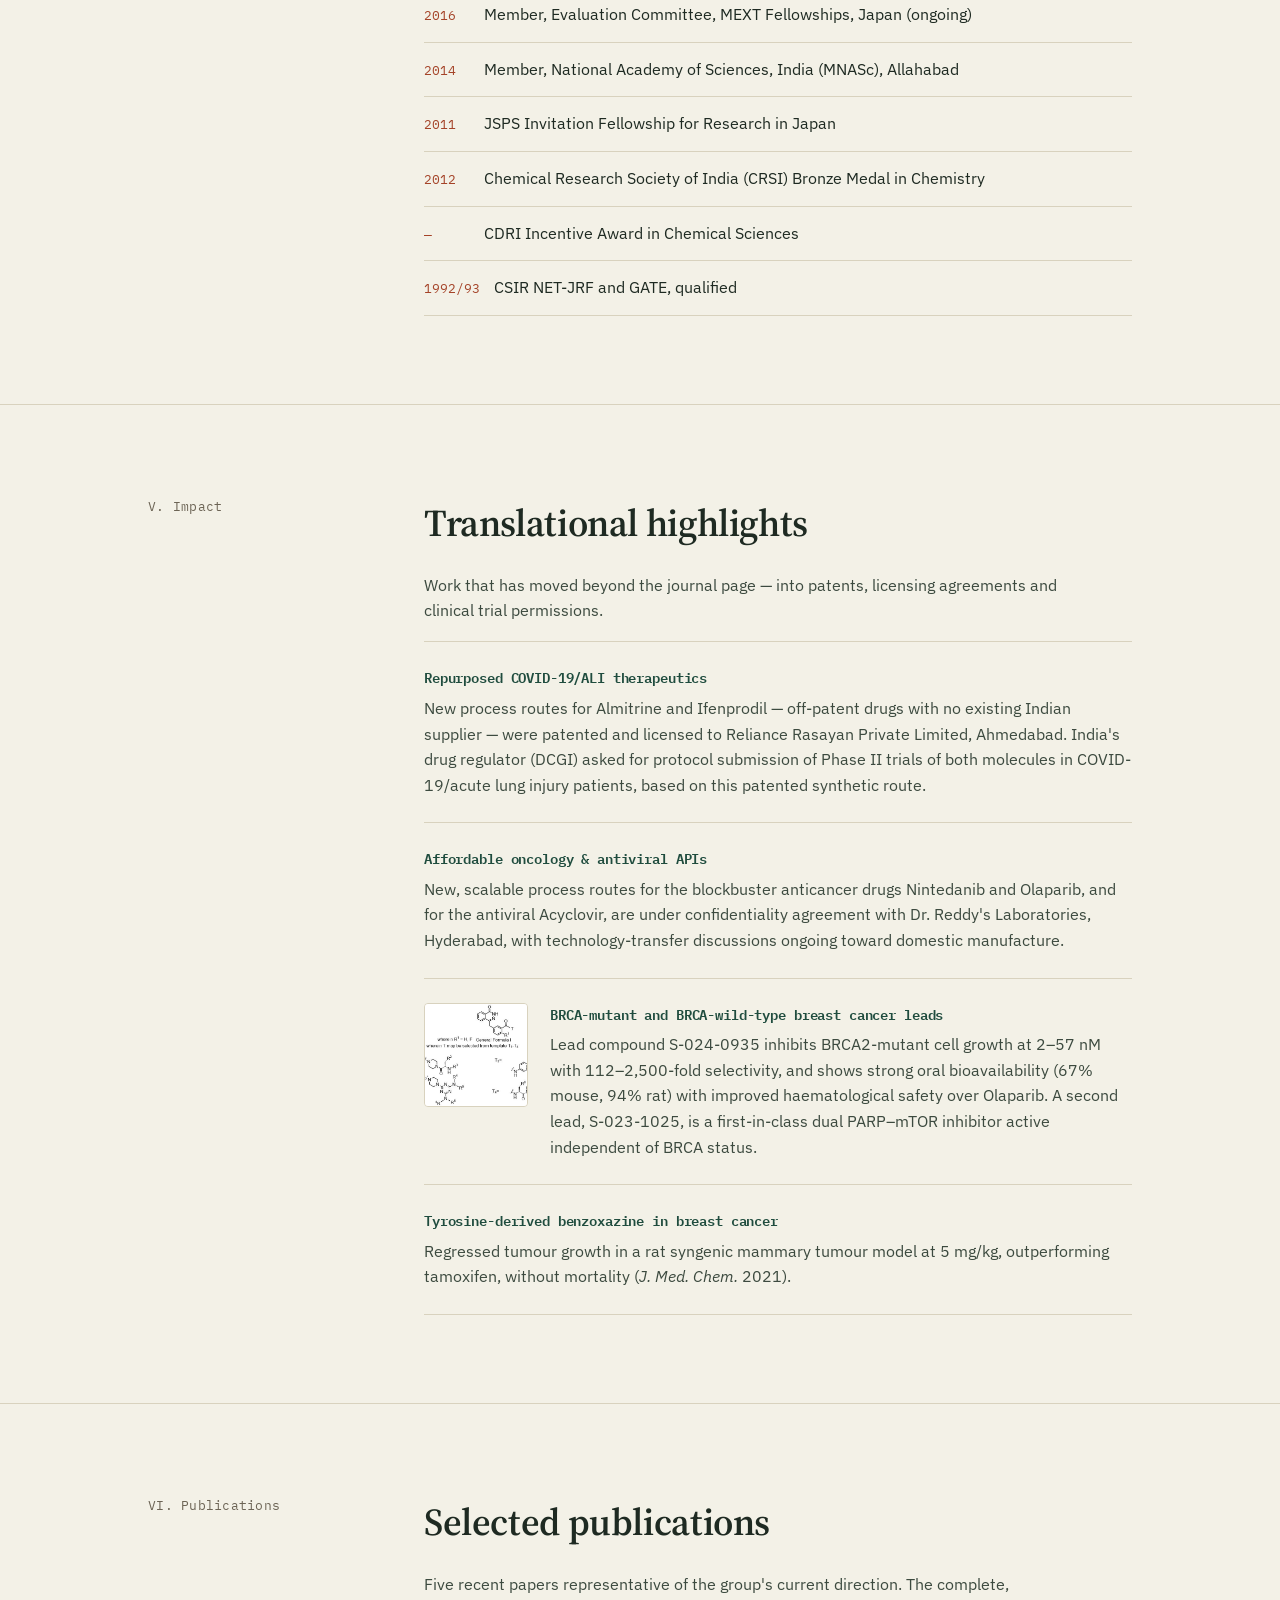
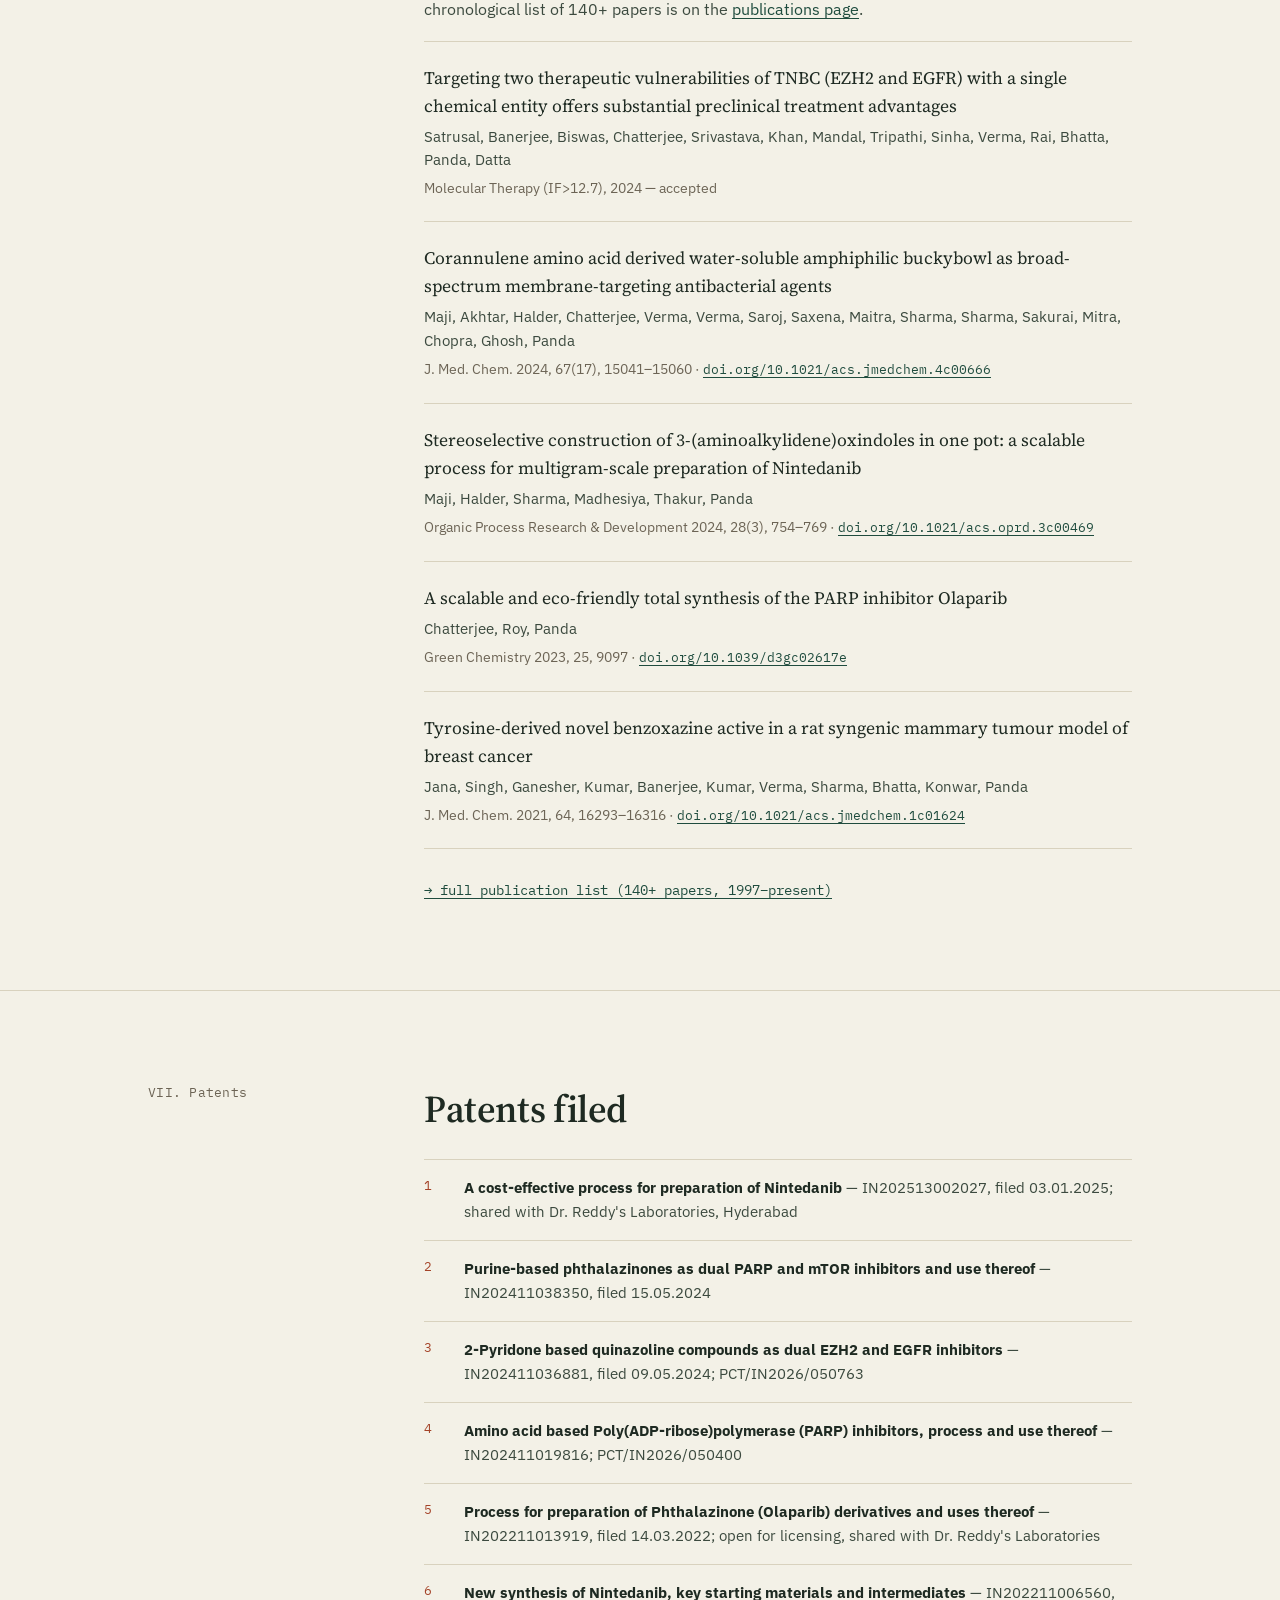
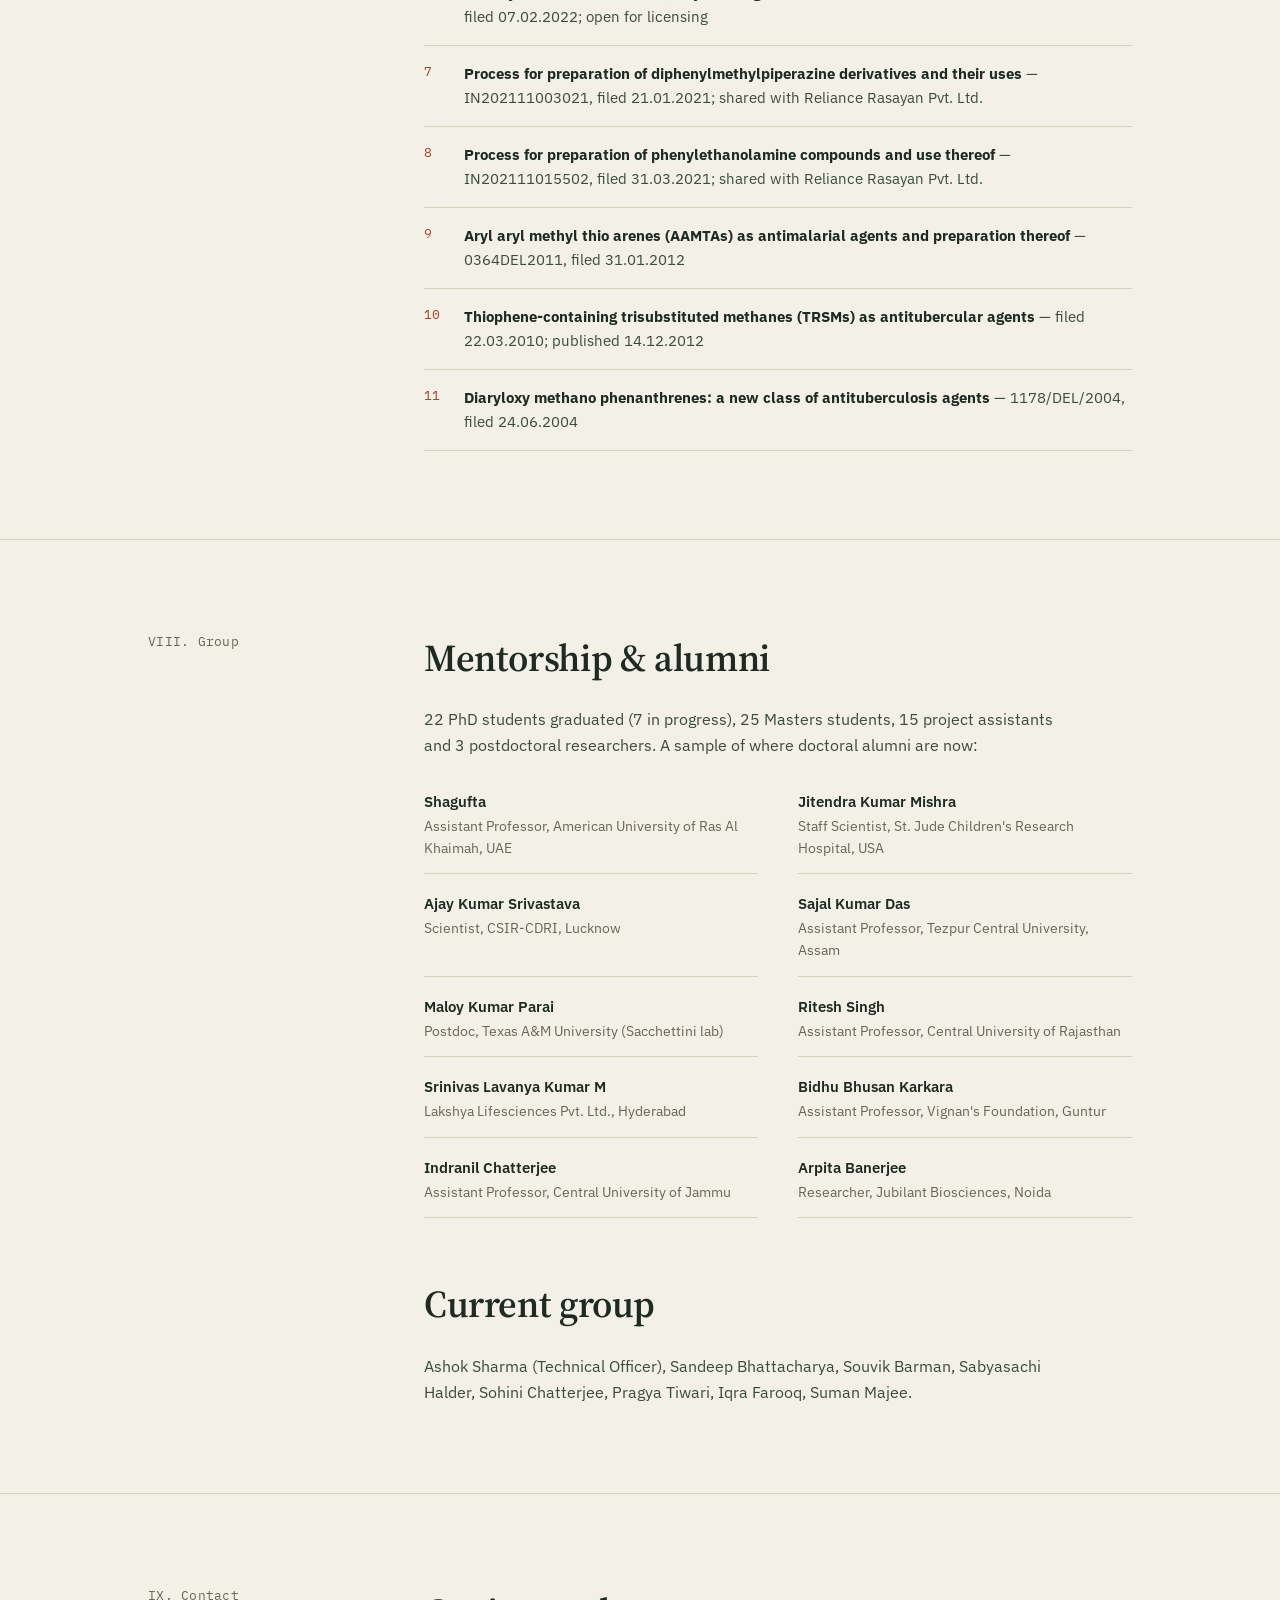
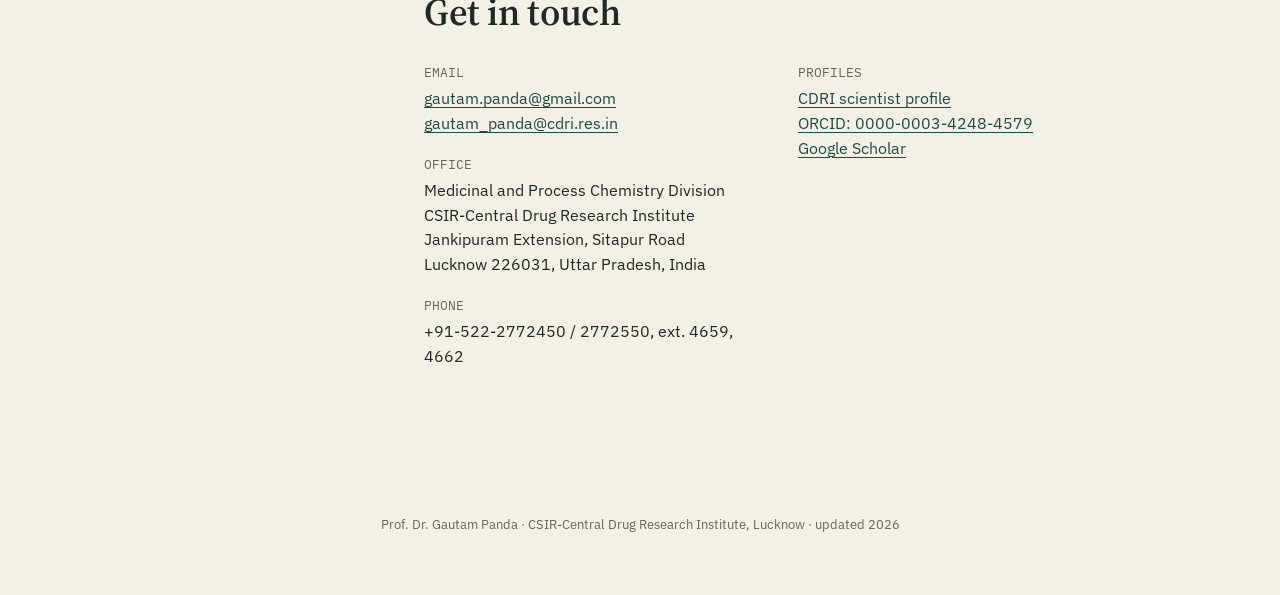
==== commit 62ee2f69: "Update DCGI correction" ====
--- a/index.html
+++ b/index.html
@@ -76,7 +76,7 @@
         <div class="prose">
           <p class="lede">Gautam Panda designs and builds small molecules — from first synthetic routes to preclinical leads — working across cancer, tuberculosis, malaria and antibacterial resistance at CSIR-CDRI, Lucknow.</p>
           <p>He trained as a synthetic organic chemist under Prof. Goverdhan Mehta at the University of Hyderabad and the Indian Institute of Science, working on the total synthesis of fullerene fragments, before postdoctoral appointments with Prof. Howard Alper at the University of Ottawa and with Prof. Prabhat Arya at National Research Council Ottawa, Canada, and Prof. Tse-Lok Ho in Taiwan. He joined CDRI as a Scientist in 2002 and has since held every rank up to his current position as Chief Scientist.</p>
-          <p>His group's chemistry has moved in two directions at once: discovery of new chemical entities against cancer, TB and malaria, and — increasingly — cost-effective, scalable process routes for off-patent and blockbuster drugs (Nintedanib, Olaparib, Acyclovir, Almitrine, Ifenprodil) aimed at making treatment more affordable in India. Two of his repurposed-drug process routes reached DCGI-approved Phase&nbsp;II trials for COVID-19/ALI, and two others have been shared with industry partners under confidentiality agreements.</p>
+          <p>His group's chemistry has moved in two directions at once: discovery of new chemical entities against cancer, TB and malaria, and — increasingly — cost-effective, scalable process routes for off-patent and blockbuster drugs (Nintedanib, Olaparib, Acyclovir, Almitrine, Ifenprodil) aimed at making treatment more affordable in India. Two of his repurposed-drug process routes reached DCGI asked for protocol submission of Phase&nbsp;II trials for COVID-19/ALI, and two others have been shared with industry partners under confidentiality agreements.</p>
           <p>He has supervised 22 PhD students to completion (7 in progress), guided 25 Masters and 15 project-assistant researchers, and hosted visiting appointments in Japan (Osaka University, Hiroshima University, Institute for Molecular Science) and Germany (Heinrich Heine University, Düsseldorf).</p>
         </div>
       </div>
@@ -211,7 +211,7 @@
 
           <div class="impact-block">
             <h4>Repurposed COVID-19/ALI therapeutics</h4>
-            <p>New process routes for Almitrine and Ifenprodil — off-patent drugs with no existing Indian supplier — were patented and licensed to Reliance Rasayan Private Limited, Ahmedabad. India's drug regulator (DCGI) granted permission for Phase&nbsp;II trials of both molecules in COVID-19/acute lung injury patients, based on this patented synthetic route.</p>
+            <p>New process routes for Almitrine and Ifenprodil — off-patent drugs with no existing Indian supplier — were patented and licensed to Reliance Rasayan Private Limited, Ahmedabad. India's drug regulator (DCGI) asked for protocol submission of Phase&nbsp;II trials of both molecules in COVID-19/acute lung injury patients, based on this patented synthetic route.</p>
           </div>
           <div class="impact-block">
             <h4>Affordable oncology &amp; antiviral APIs</h4>
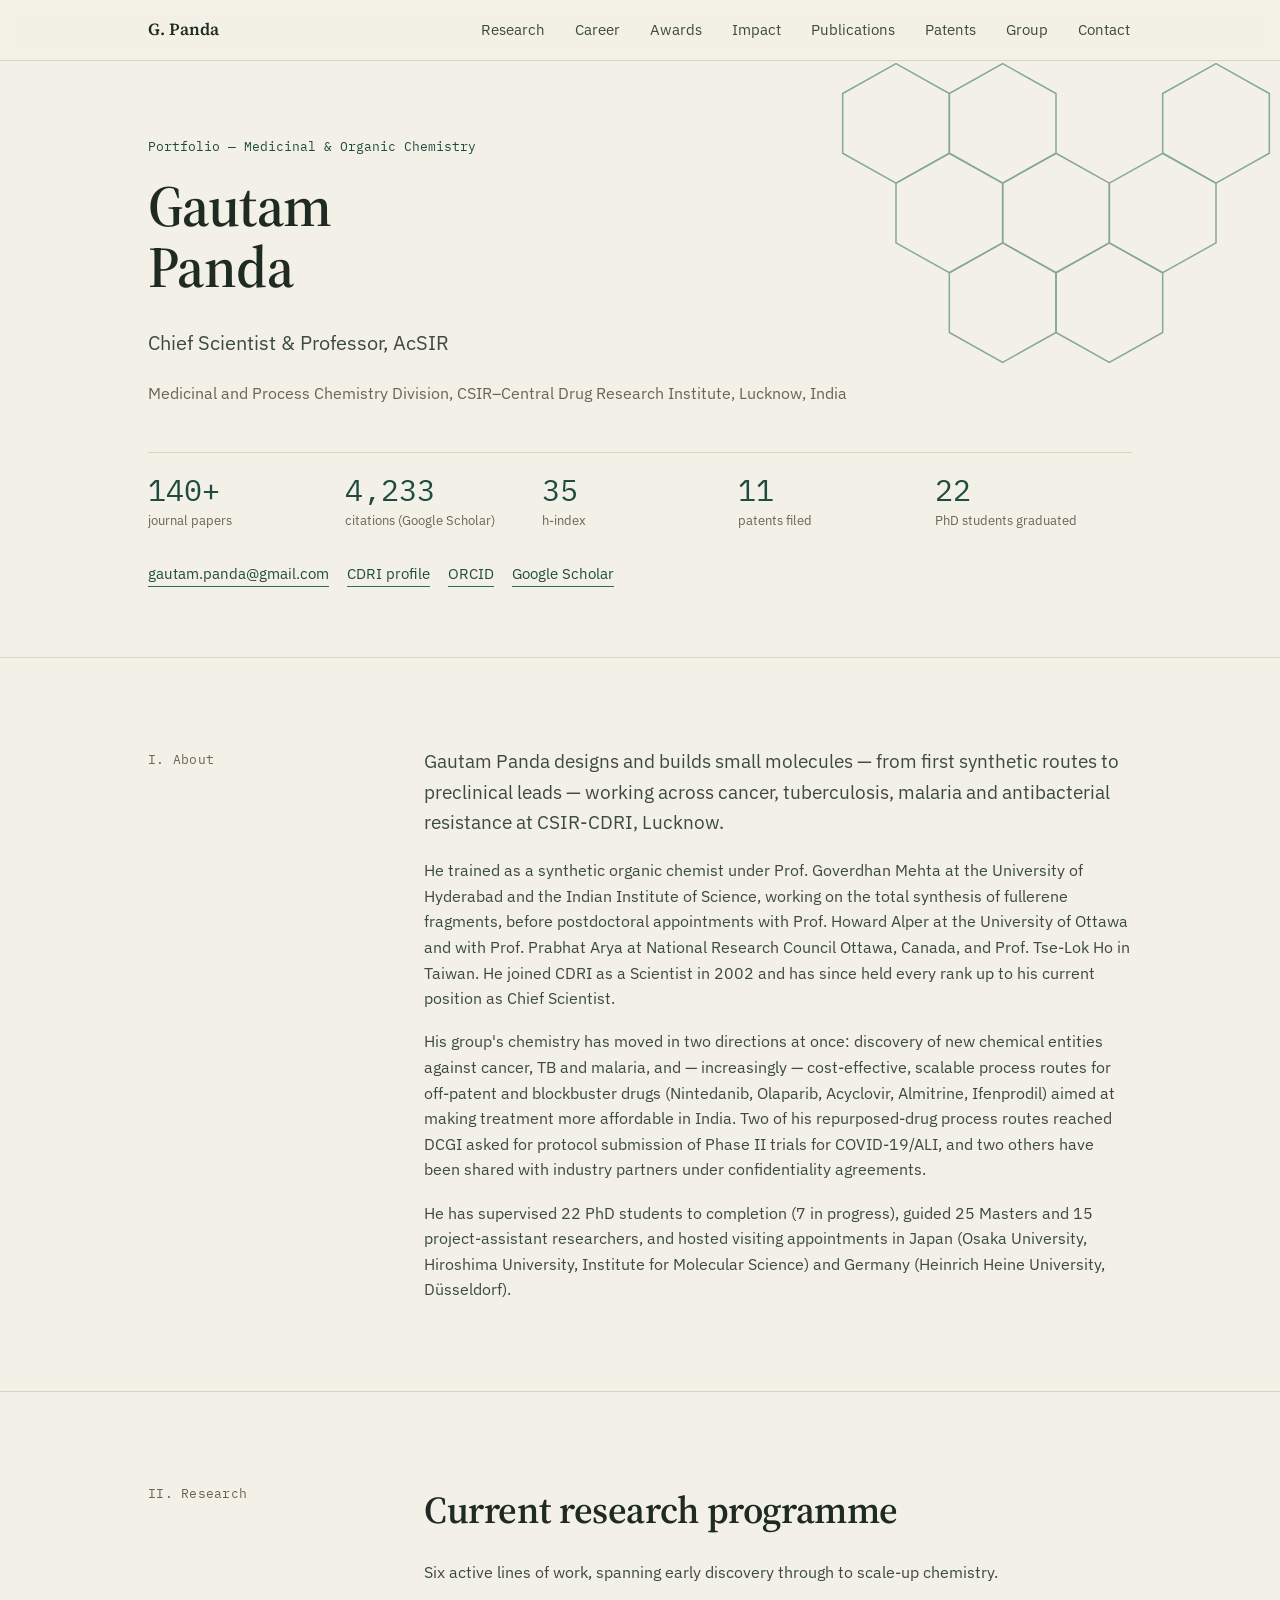
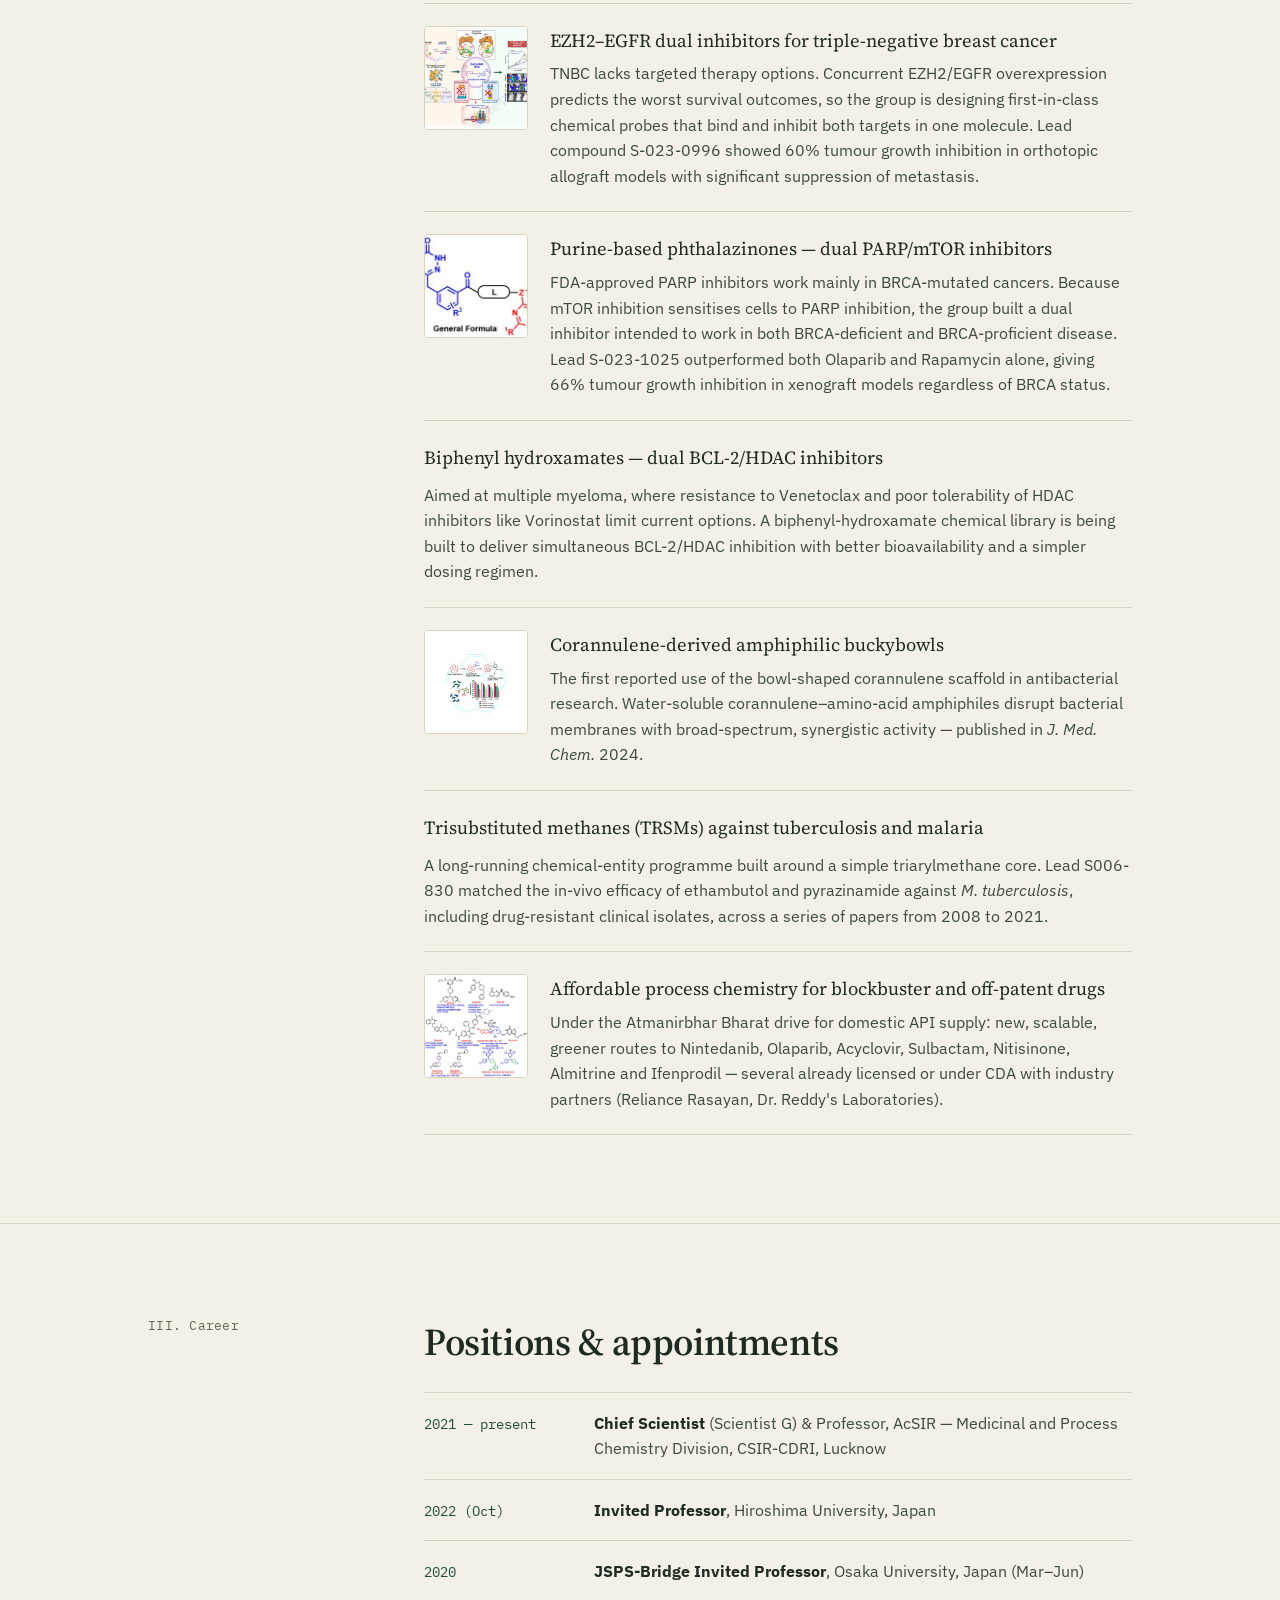
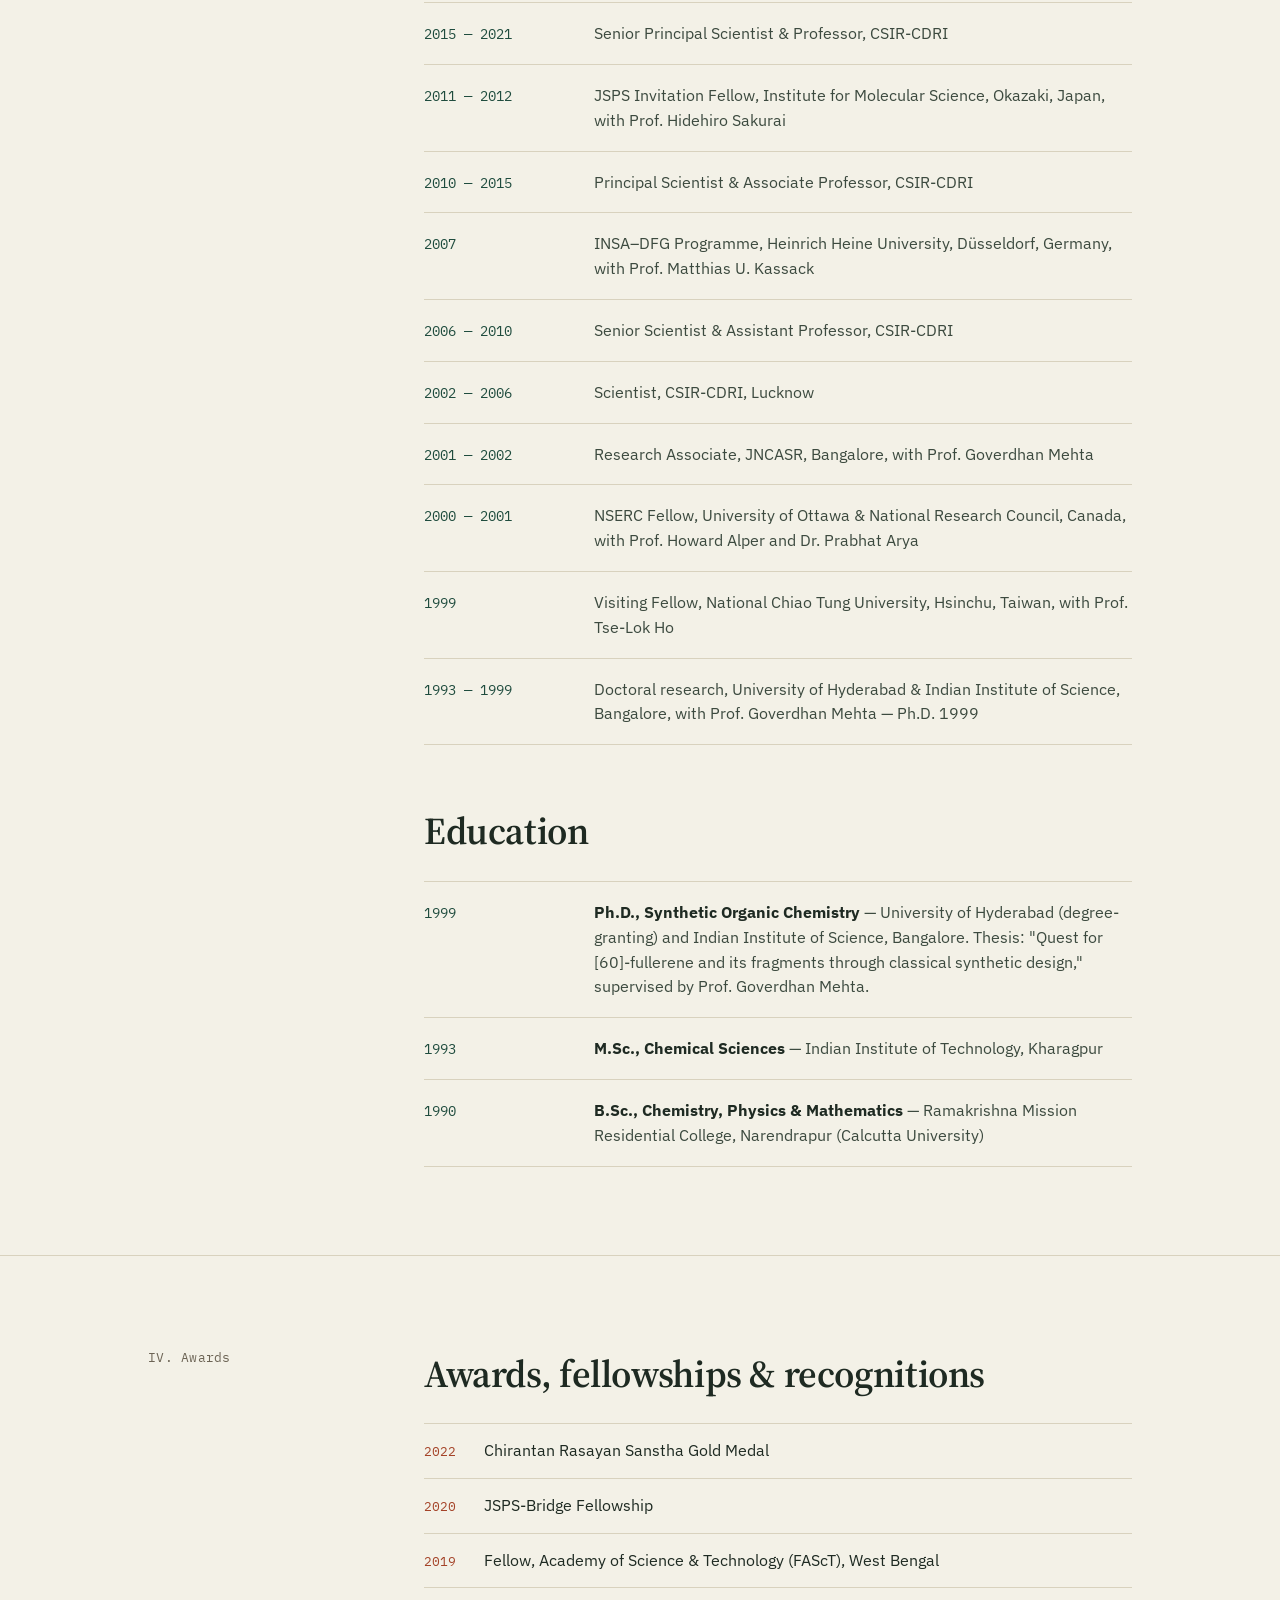
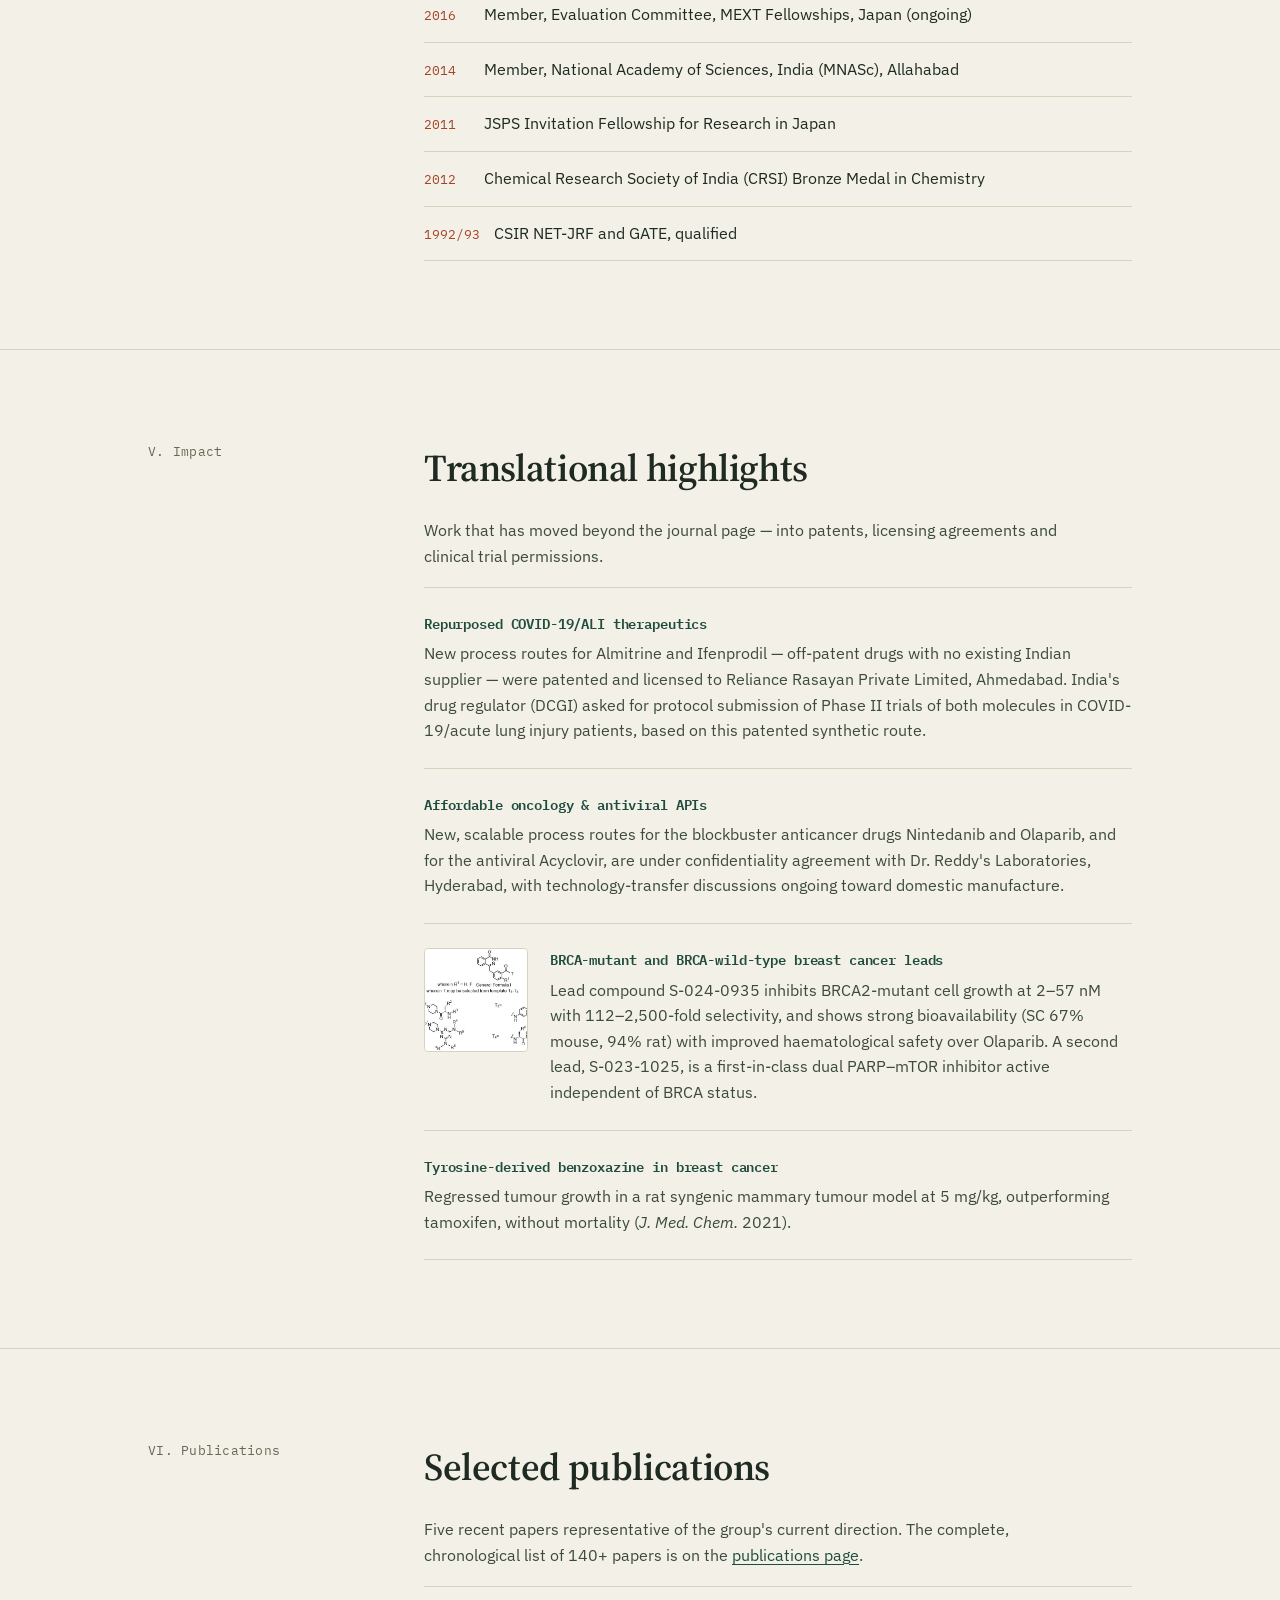
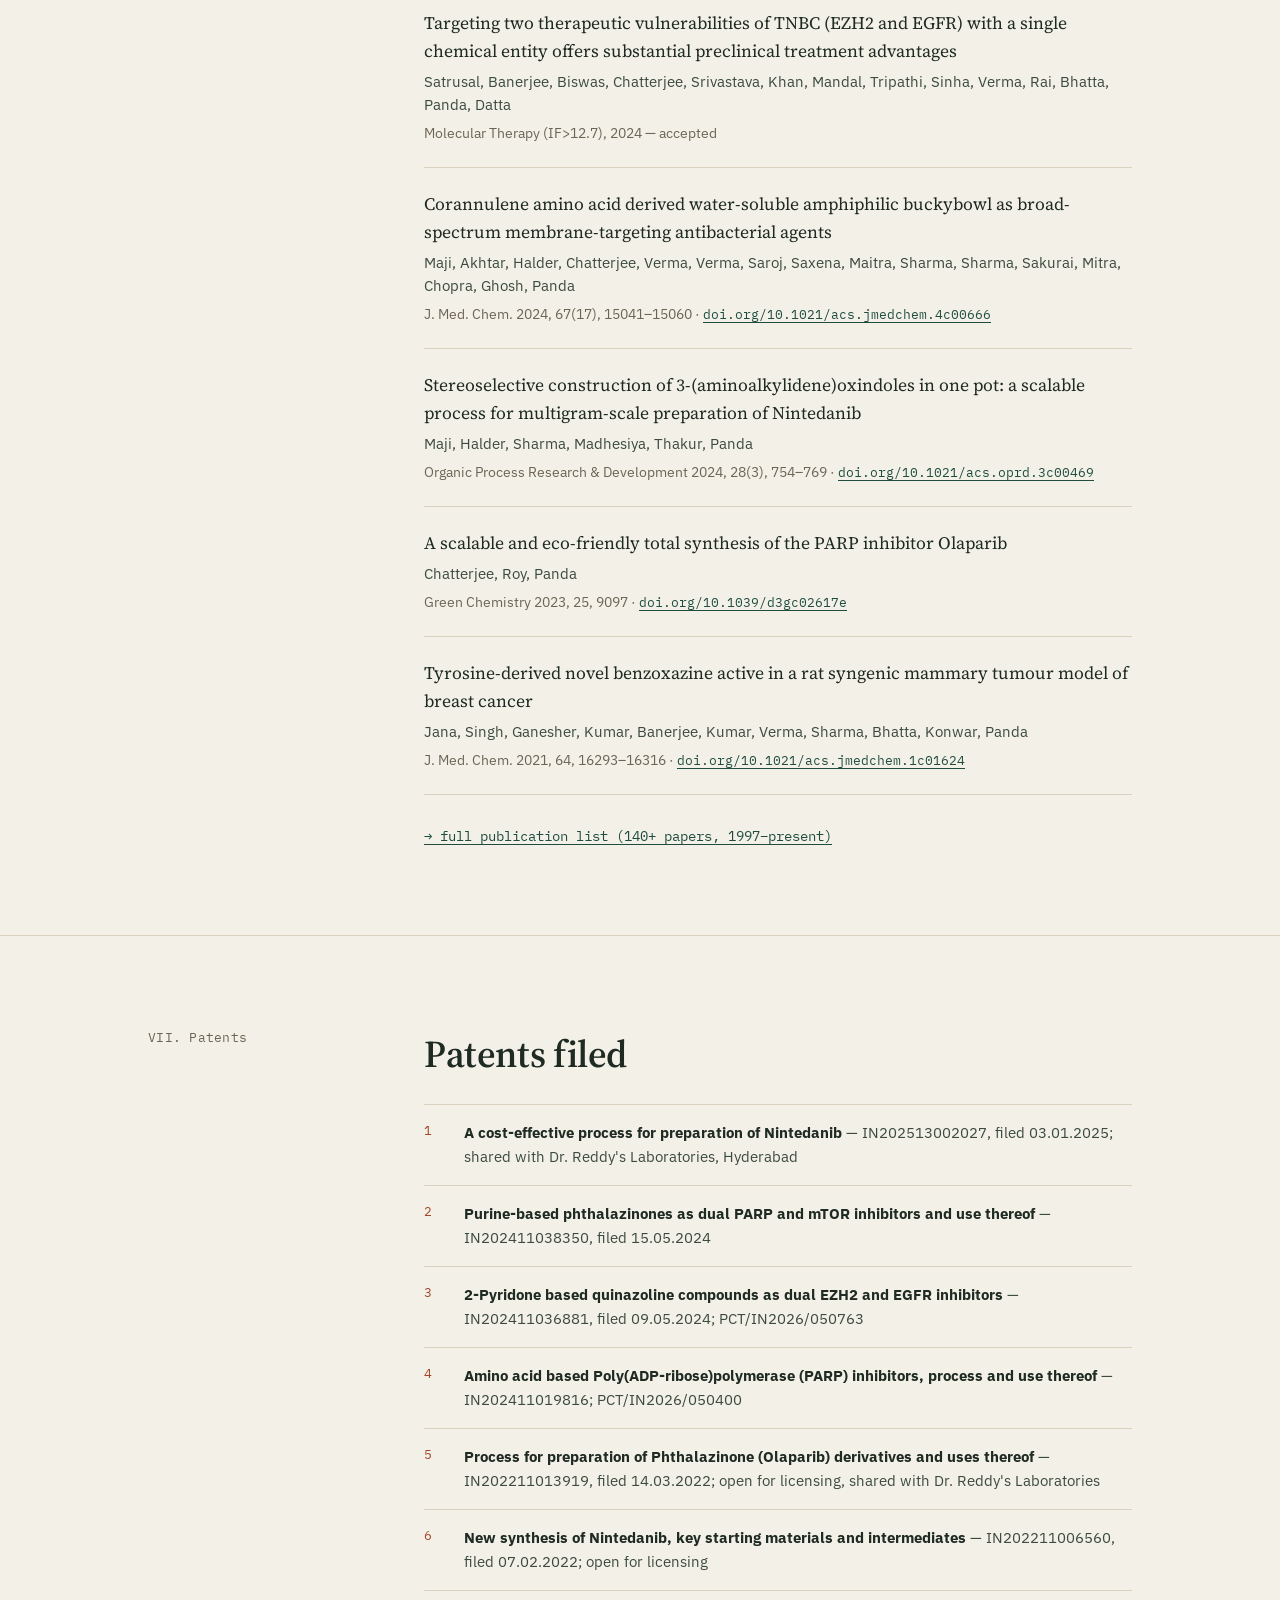
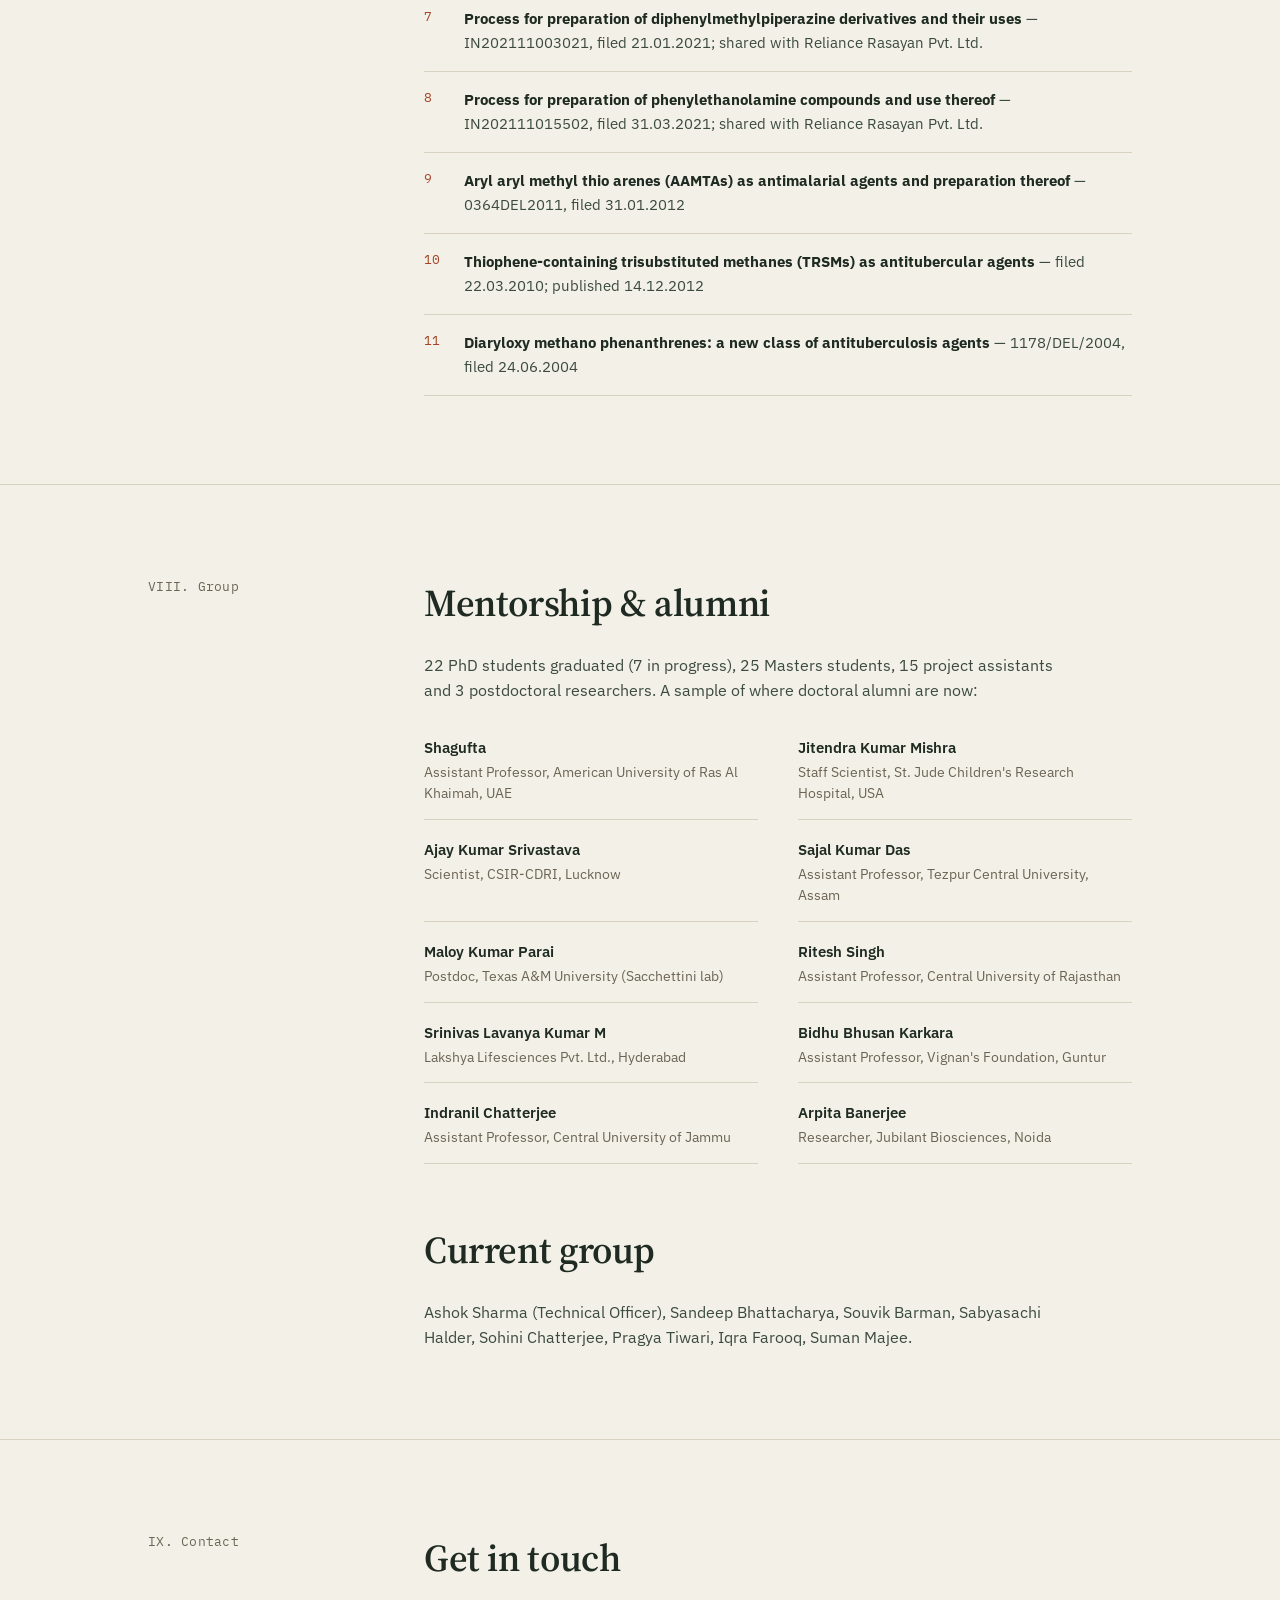
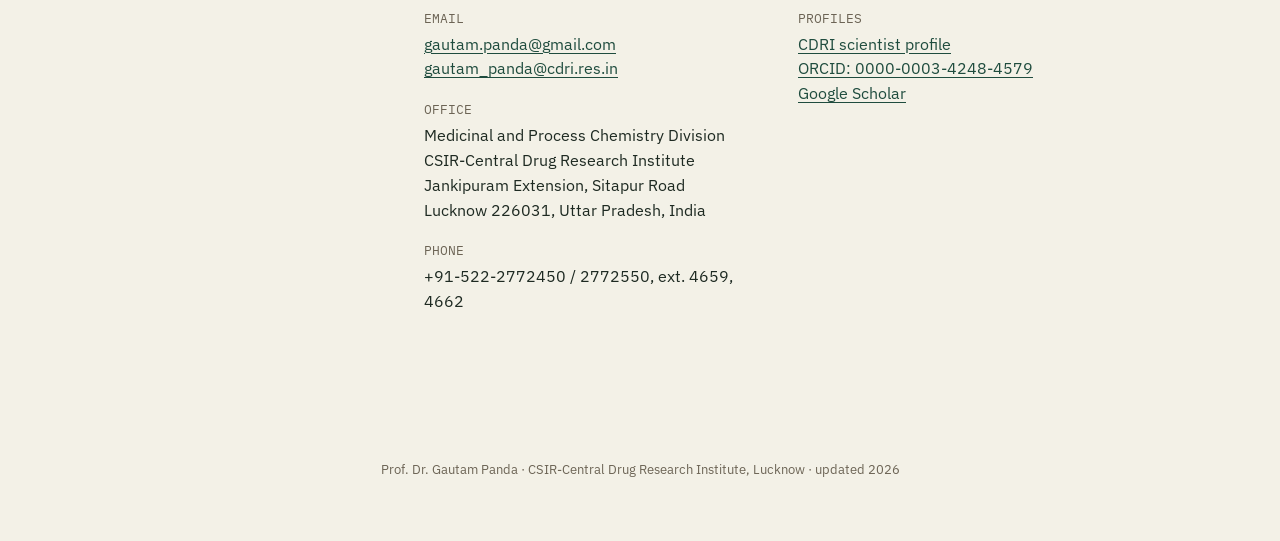
==== commit 9728b8b4: "Change in bioavailability" ====
--- a/index.html
+++ b/index.html
@@ -192,7 +192,6 @@
             <li><span class="yr">2014</span><span>Member, National Academy of Sciences, India (MNASc), Allahabad</span></li>
             <li><span class="yr">2011</span><span>JSPS Invitation Fellowship for Research in Japan</span></li>
             <li><span class="yr">2012</span><span>Chemical Research Society of India (CRSI) Bronze Medal in Chemistry</span></li>
-            <li><span class="yr">—</span><span>CDRI Incentive Award in Chemical Sciences</span></li>
             <li><span class="yr">1992/93</span><span>CSIR NET-JRF and GATE, qualified</span></li>
           </ul>
         </div>
@@ -222,7 +221,7 @@
               <img class="impact-thumb" src="images/Amino-PARP.jpg" alt="Chemical structure — BRCA-mutant and BRCA-wild-type breast cancer lead compound">
               <div class="impact-body">
                 <h4>BRCA-mutant and BRCA-wild-type breast cancer leads</h4>
-                <p>Lead compound S-024-0935 inhibits BRCA2-mutant cell growth at 2–57 nM with 112–2,500-fold selectivity, and shows strong oral bioavailability (67% mouse, 94% rat) with improved haematological safety over Olaparib. A second lead, S-023-1025, is a first-in-class dual PARP–mTOR inhibitor active independent of BRCA status.</p>
+                <p>Lead compound S-024-0935 inhibits BRCA2-mutant cell growth at 2–57 nM with 112–2,500-fold selectivity, and shows strong bioavailability (SC 67% mouse, 94% rat) with improved haematological safety over Olaparib. A second lead, S-023-1025, is a first-in-class dual PARP–mTOR inhibitor active independent of BRCA status.</p>
               </div>
             </div>
           </div>
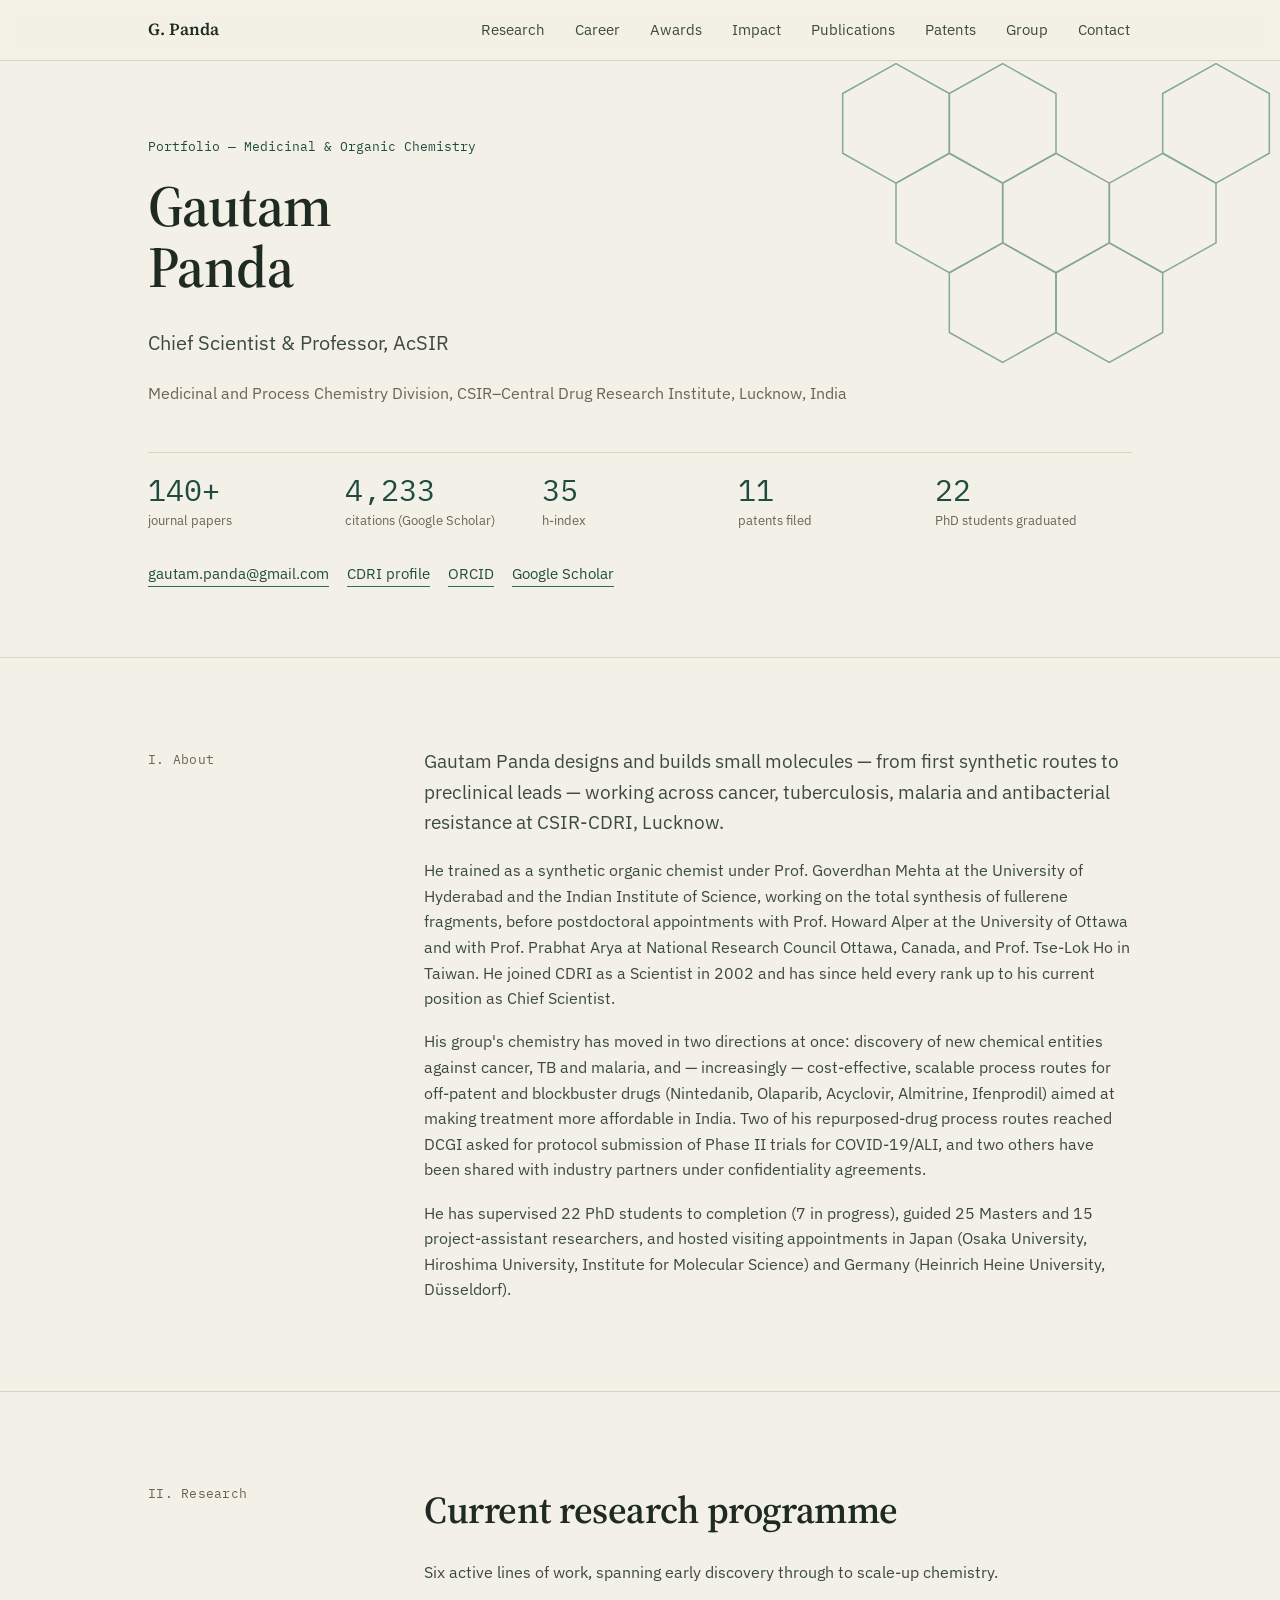
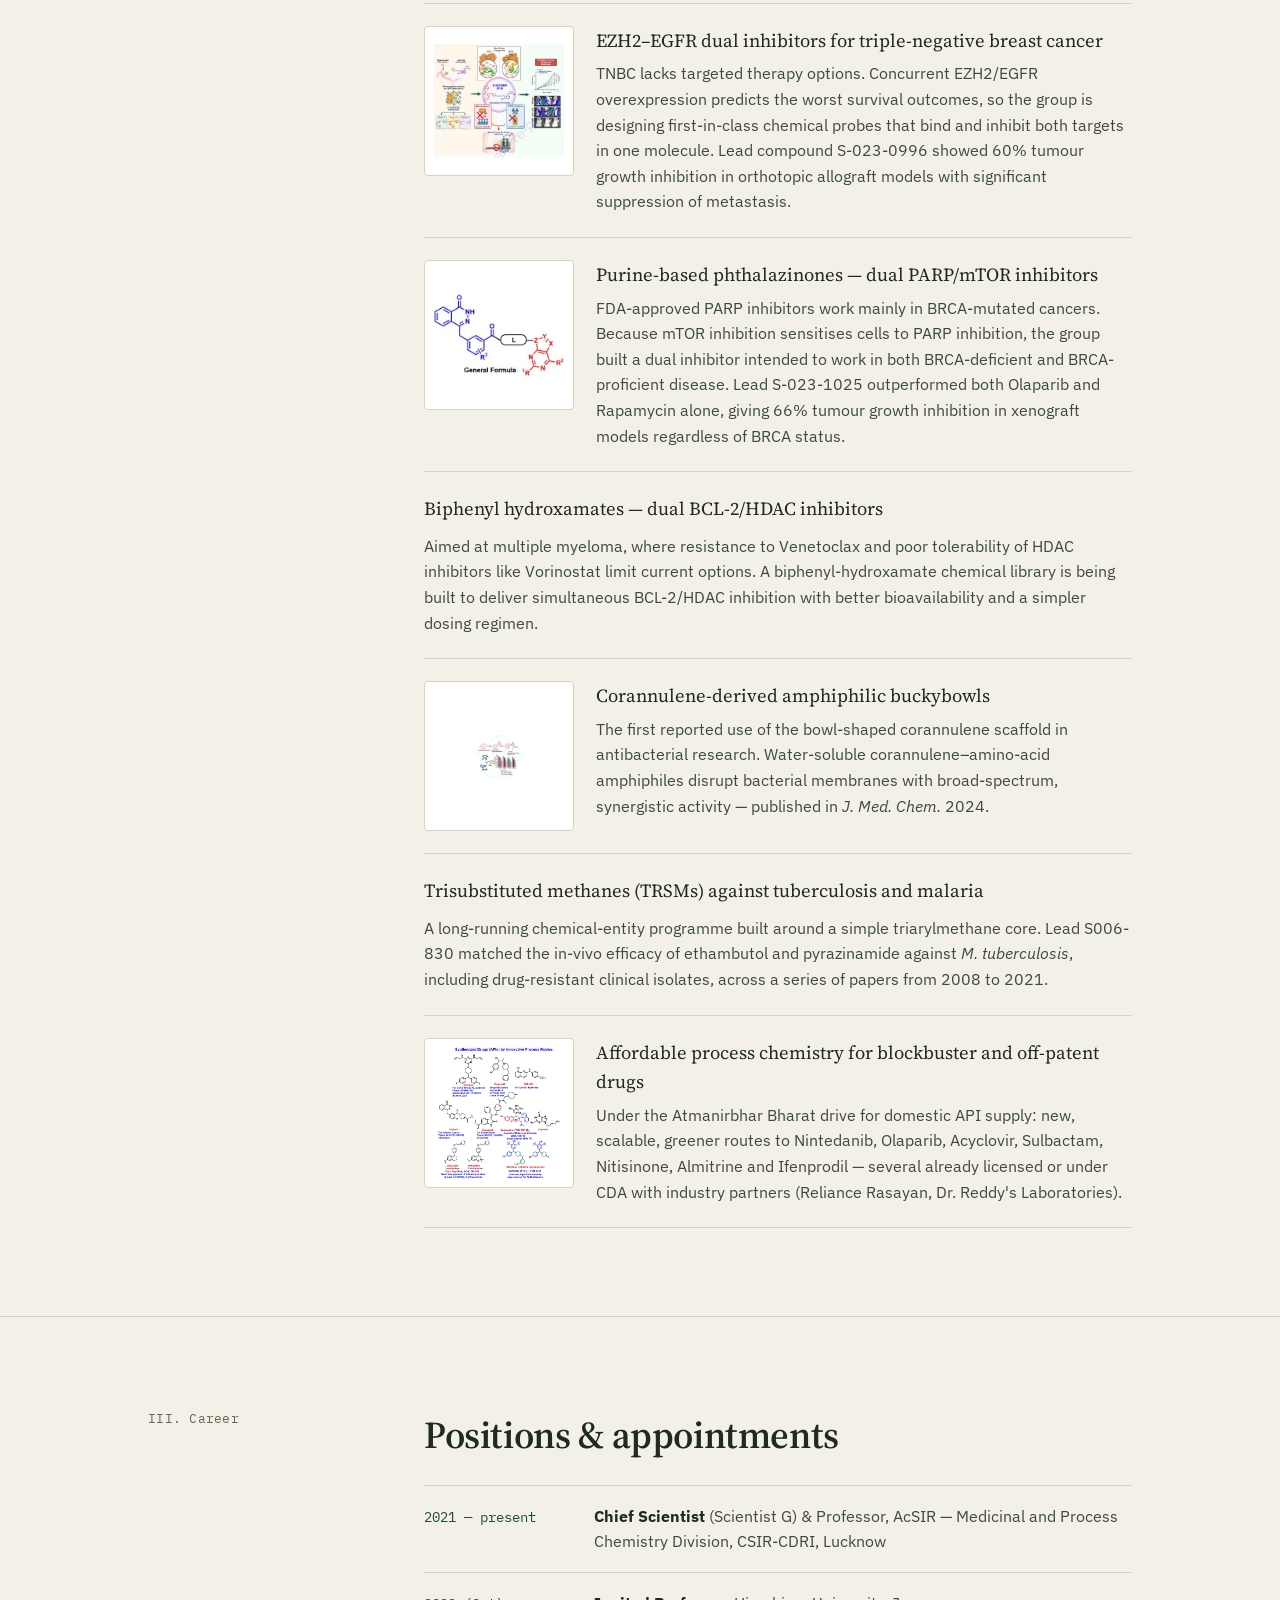
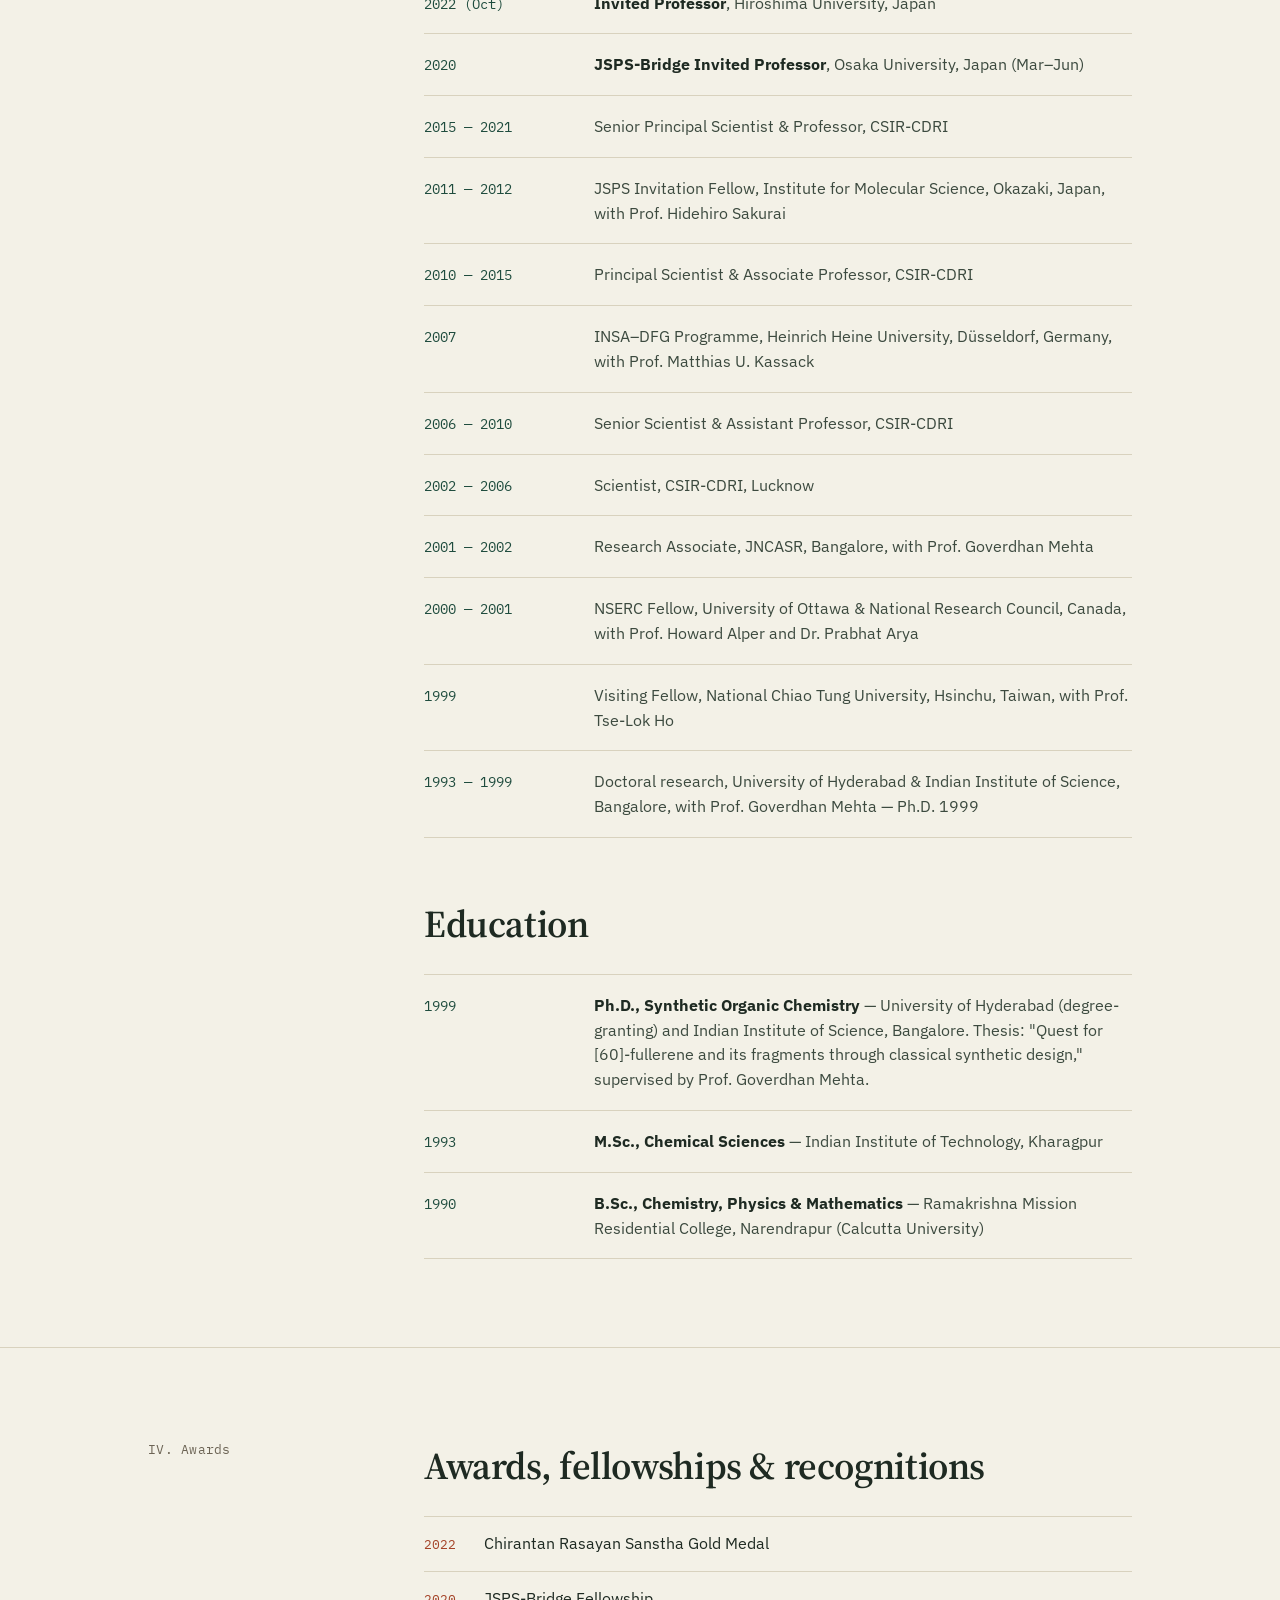
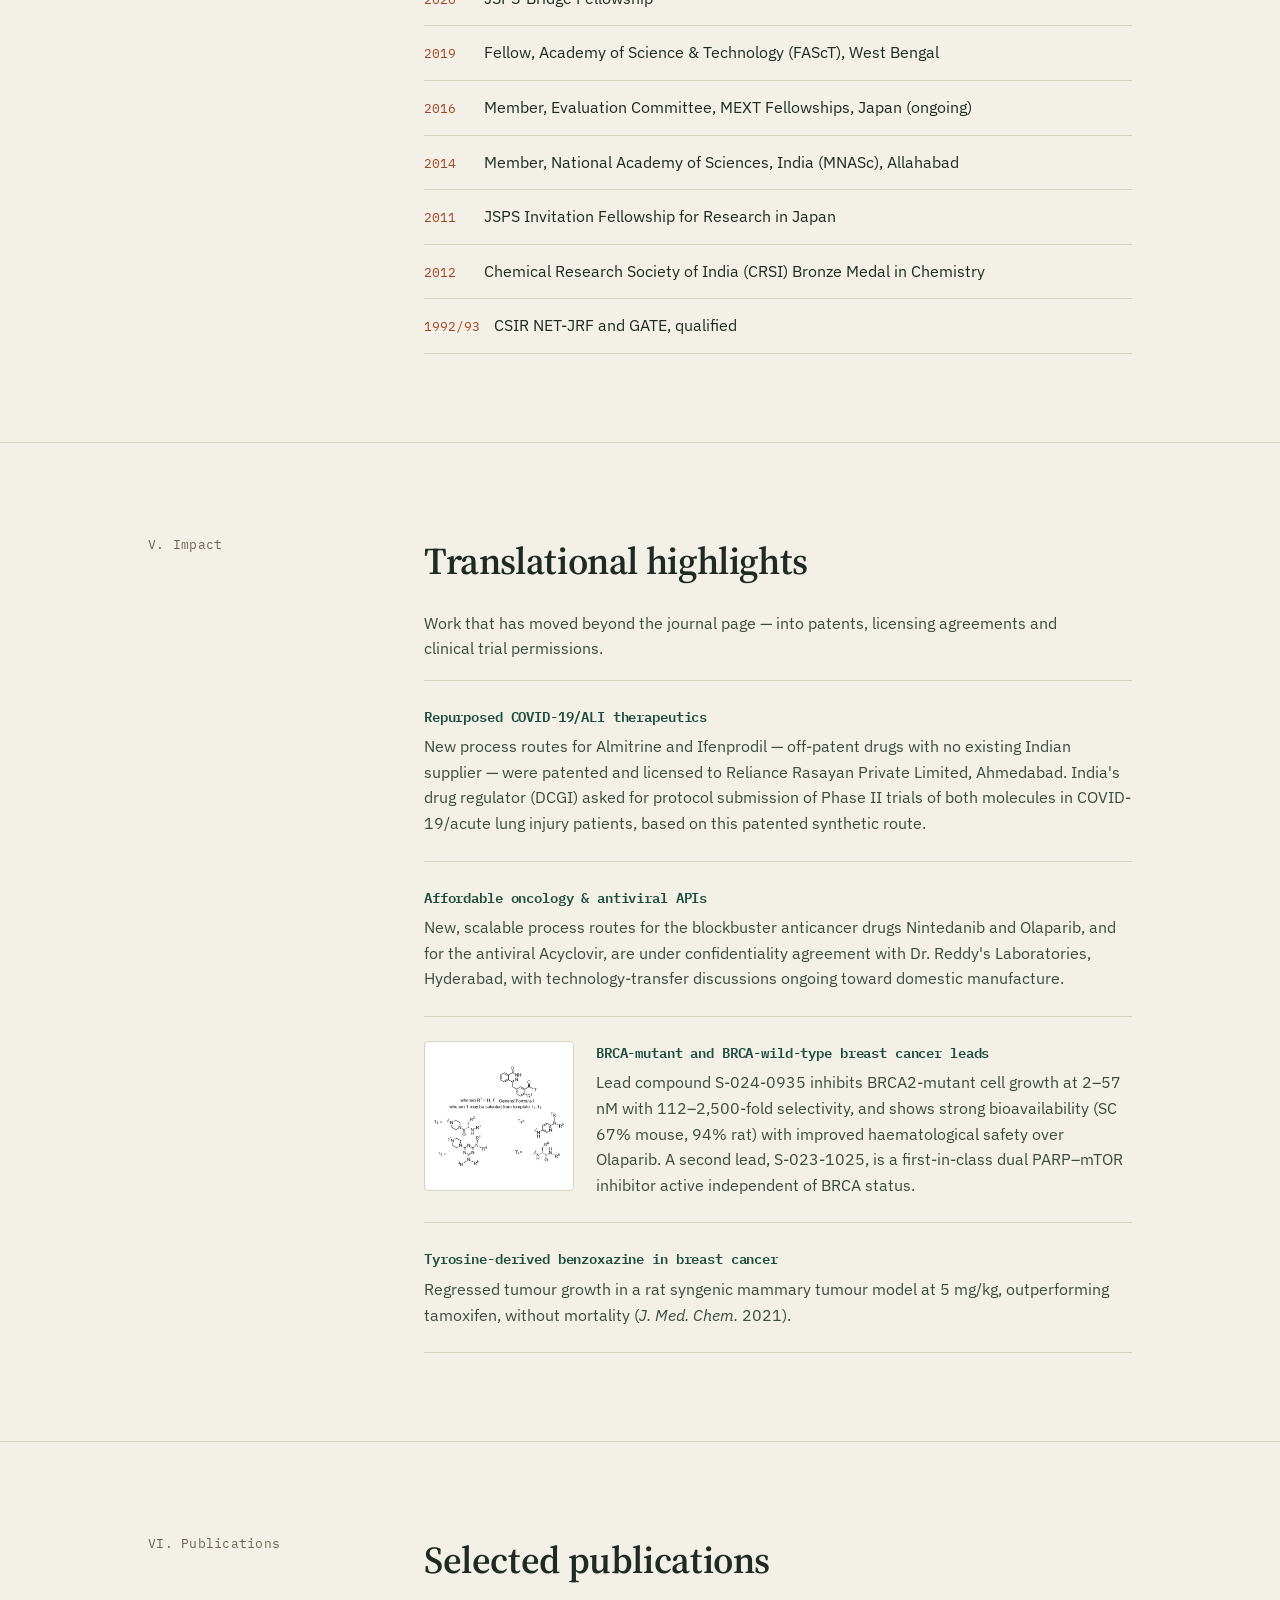
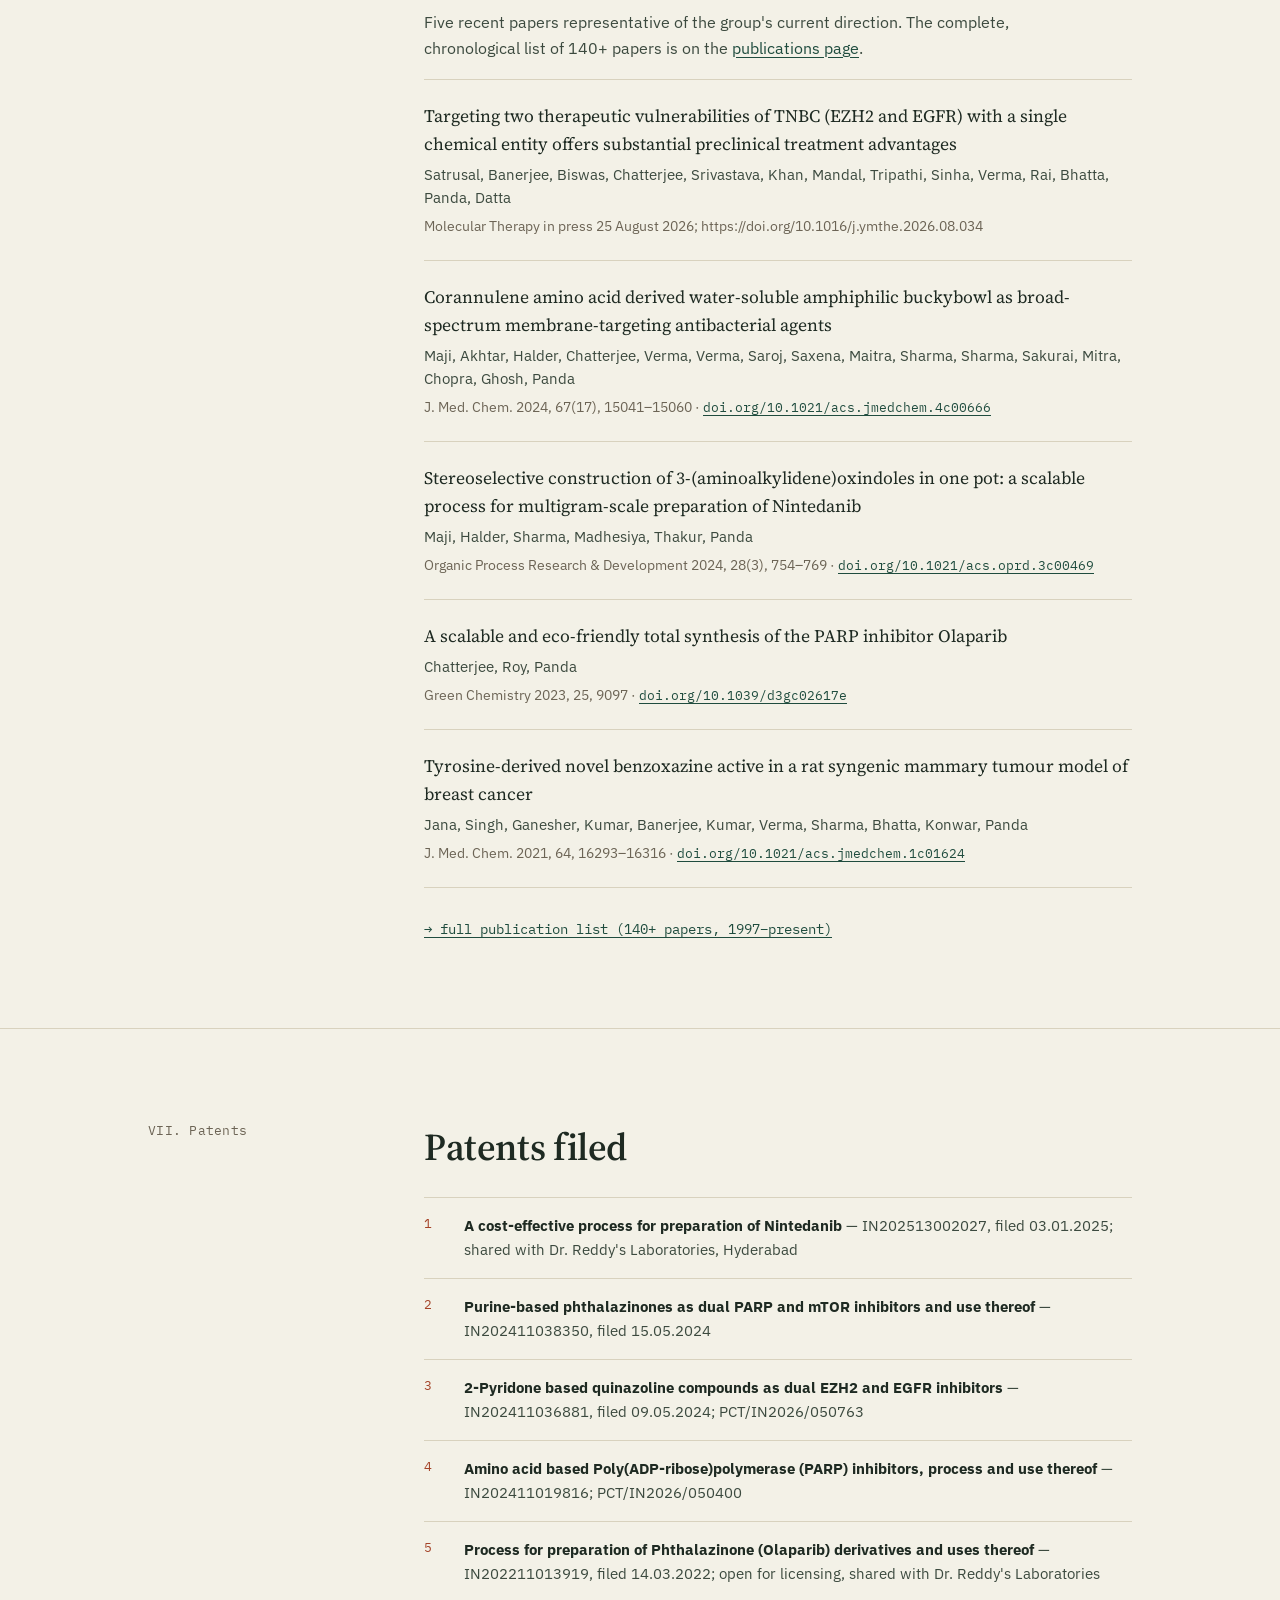
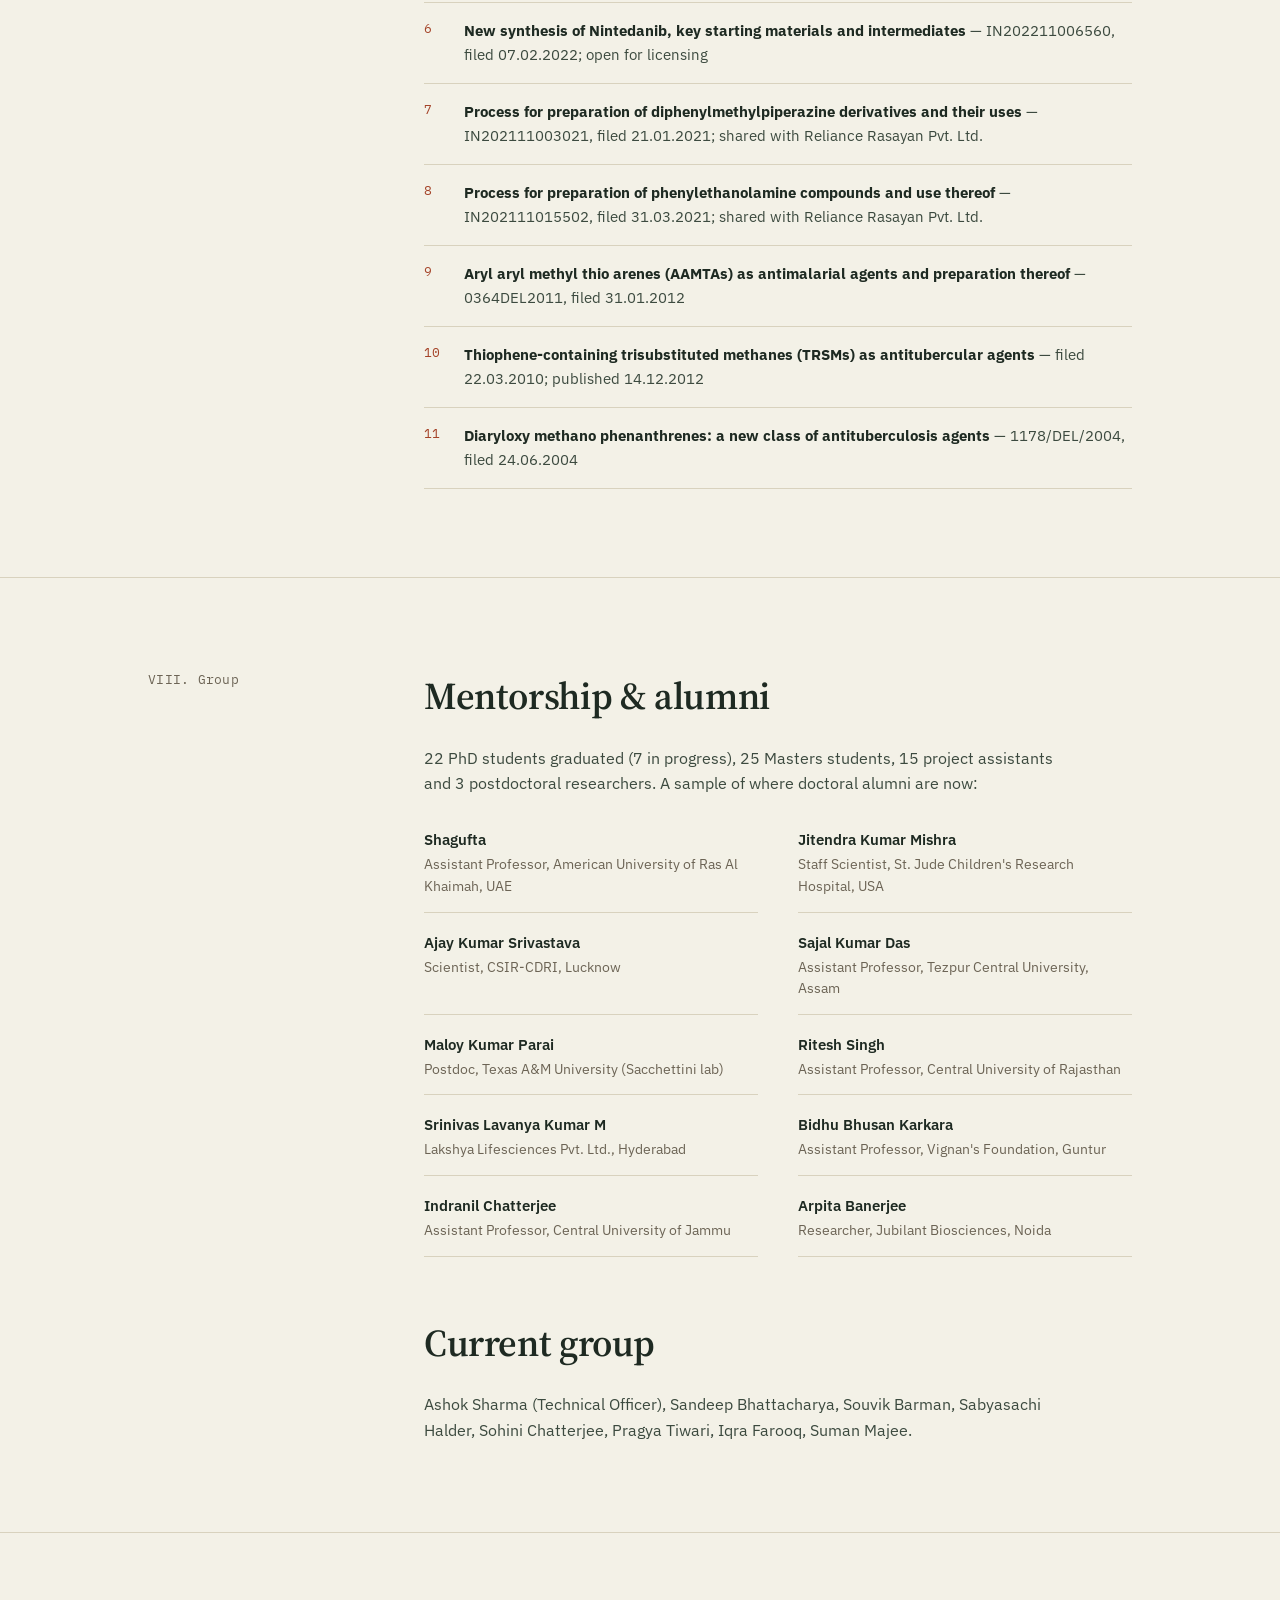
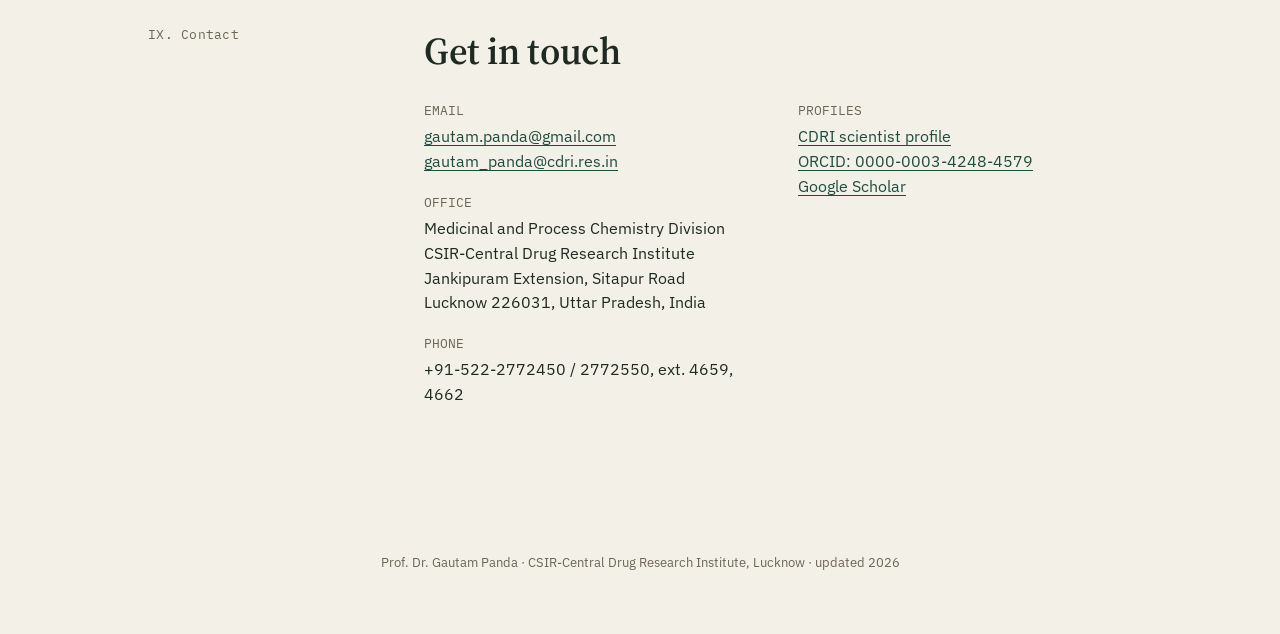
==== commit 717b97f5: "Update index.html" ====
--- a/index.html
+++ b/index.html
@@ -247,7 +247,7 @@
             <li class="pub">
               <div class="pub-title">Targeting two therapeutic vulnerabilities of TNBC (EZH2 and EGFR) with a single chemical entity offers substantial preclinical treatment advantages</div>
               <div class="pub-authors">Satrusal, Banerjee, Biswas, Chatterjee, Srivastava, Khan, Mandal, Tripathi, Sinha, Verma, Rai, Bhatta, Panda, Datta</div>
-              <div class="pub-meta">Molecular Therapy (IF&gt;12.7), 2024 — accepted</div>
+              <div class="pub-meta">Molecular Therapy in press 25 August 2026; https://doi.org/10.1016/j.ymthe.2026.08.034</div>
             </li>
             <li class="pub">
               <div class="pub-title">Corannulene amino acid derived water-soluble amphiphilic buckybowl as broad-spectrum membrane-targeting antibacterial agents</div>
--- a/style.css
+++ b/style.css
@@ -283,18 +283,20 @@
 }
 .r-thumb{
   flex: 0 0 auto;
-  width: 104px;
-  height: 104px;
-  object-fit: cover;
-  background: var(--paper-raised);
+  width: 150px;
+  height: 150px;
+  object-fit: contain;
+  object-position: center;
+  padding: 8px;
+  background: #FFFFFF;
   border: 1px solid var(--line);
   border-radius: 4px;
 }
 .r-body{ flex: 1 1 auto; min-width: 0; }
 .r-body .r-title{ margin-top: 0; }
-@media (max-width: 560px){
-  .r-thumb{ width: 68px; height: 68px; }
-  .r-row{ gap: 14px; }
+@media (max-width: 640px){
+  .r-row{ flex-direction: column; gap: 12px; }
+  .r-thumb{ width: 100%; height: auto; max-height: 220px; }
 }
 
 /* ---------- timeline ---------- */
@@ -359,18 +361,20 @@
 }
 .impact-thumb{
   flex: 0 0 auto;
-  width: 104px;
-  height: 104px;
-  object-fit: cover;
-  background: var(--paper-raised);
+  width: 150px;
+  height: 150px;
+  object-fit: contain;
+  object-position: center;
+  padding: 8px;
+  background: #FFFFFF;
   border: 1px solid var(--line);
   border-radius: 4px;
 }
 .impact-body{ flex: 1 1 auto; min-width: 0; }
 .impact-body h4{ margin-top: 0; }
-@media (max-width: 560px){
-  .impact-thumb{ width: 68px; height: 68px; }
-  .impact-row{ gap: 14px; }
+@media (max-width: 640px){
+  .impact-row{ flex-direction: column; gap: 12px; }
+  .impact-thumb{ width: 100%; height: auto; max-height: 220px; }
 }
 
 /* ---------- publications ---------- */
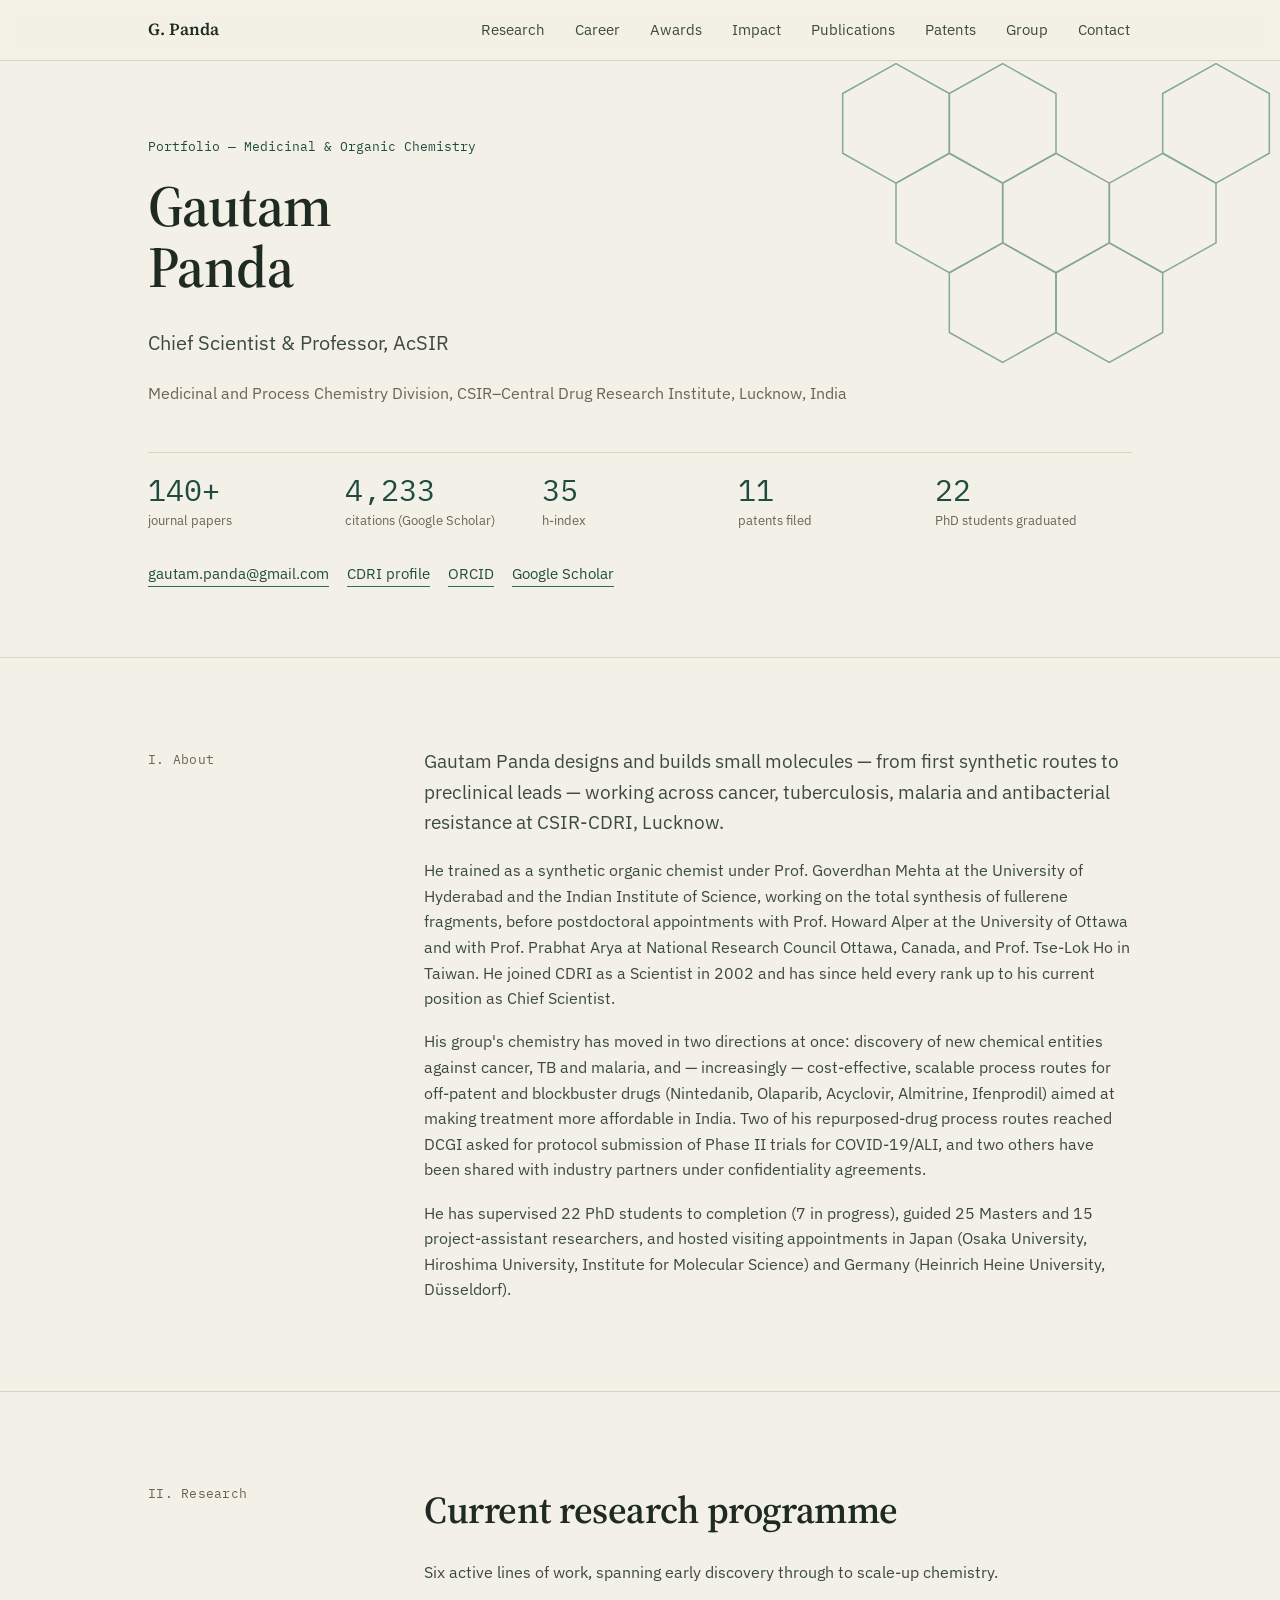
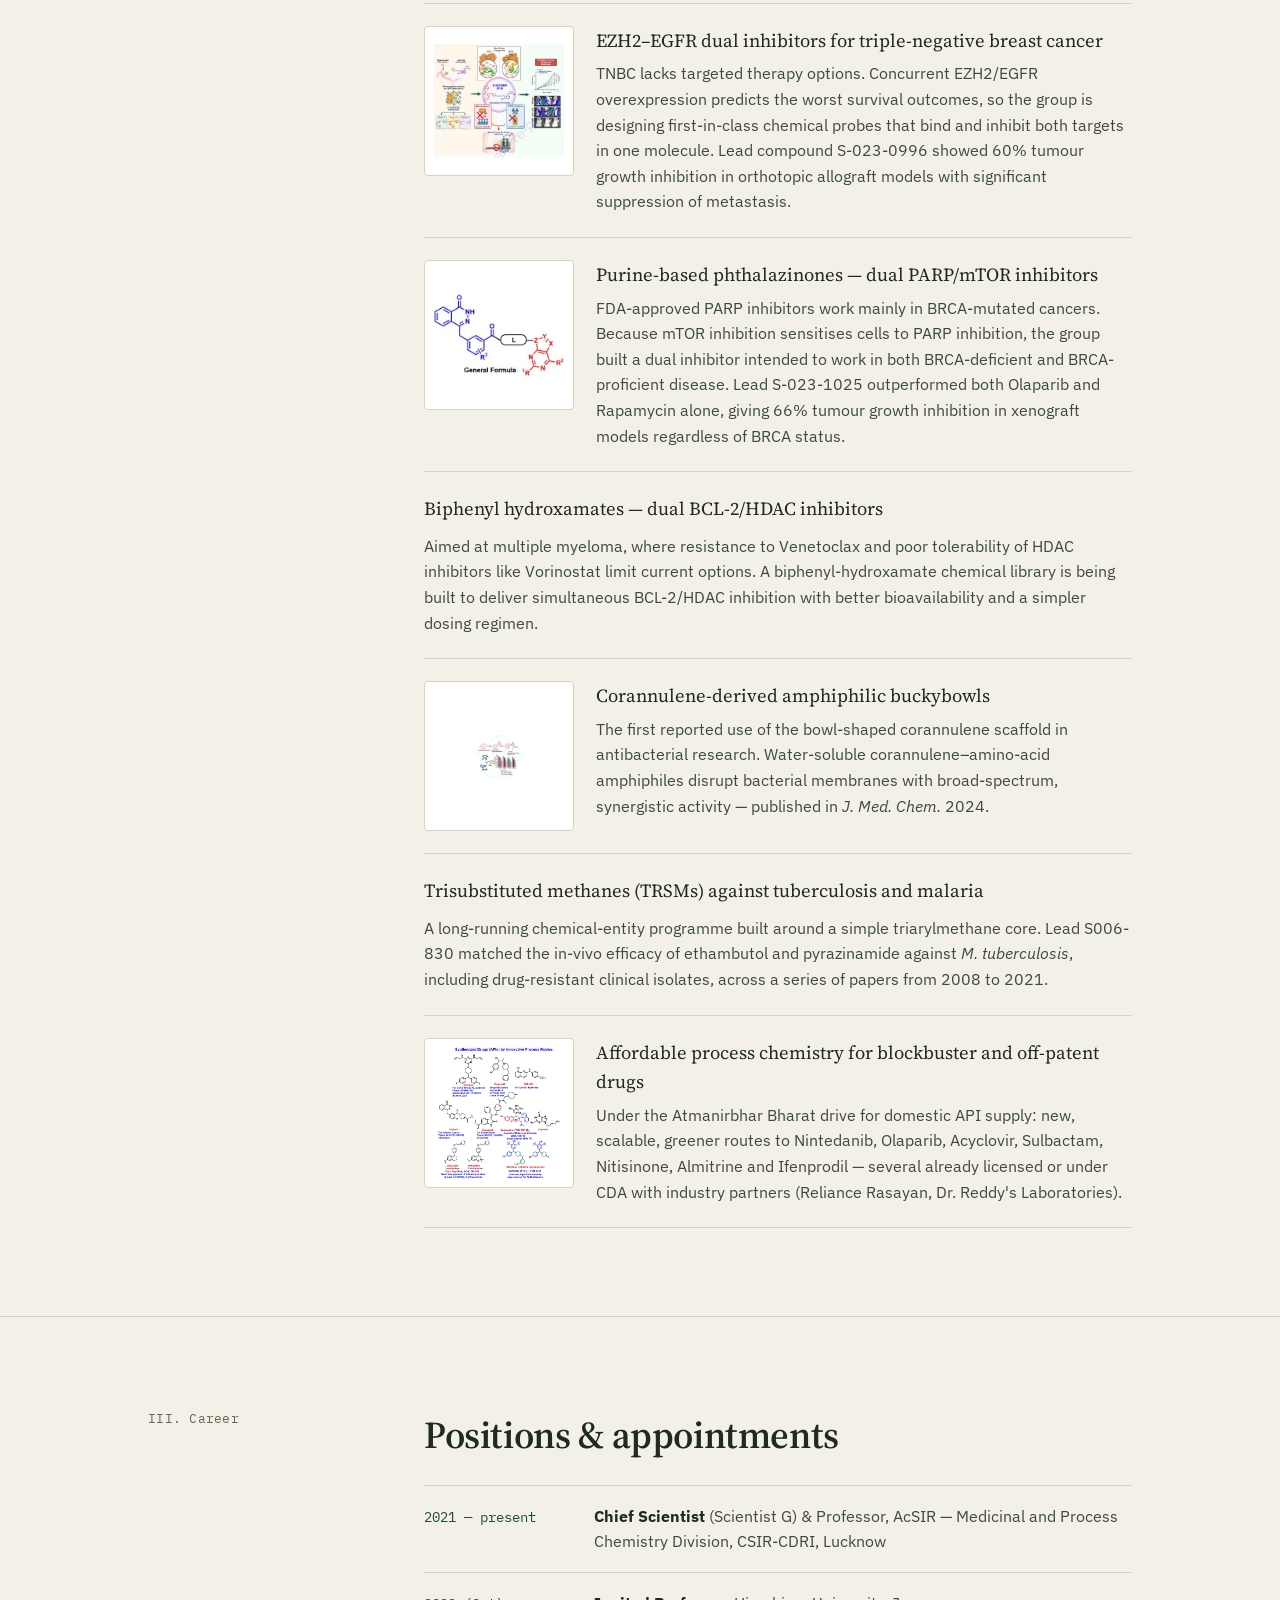
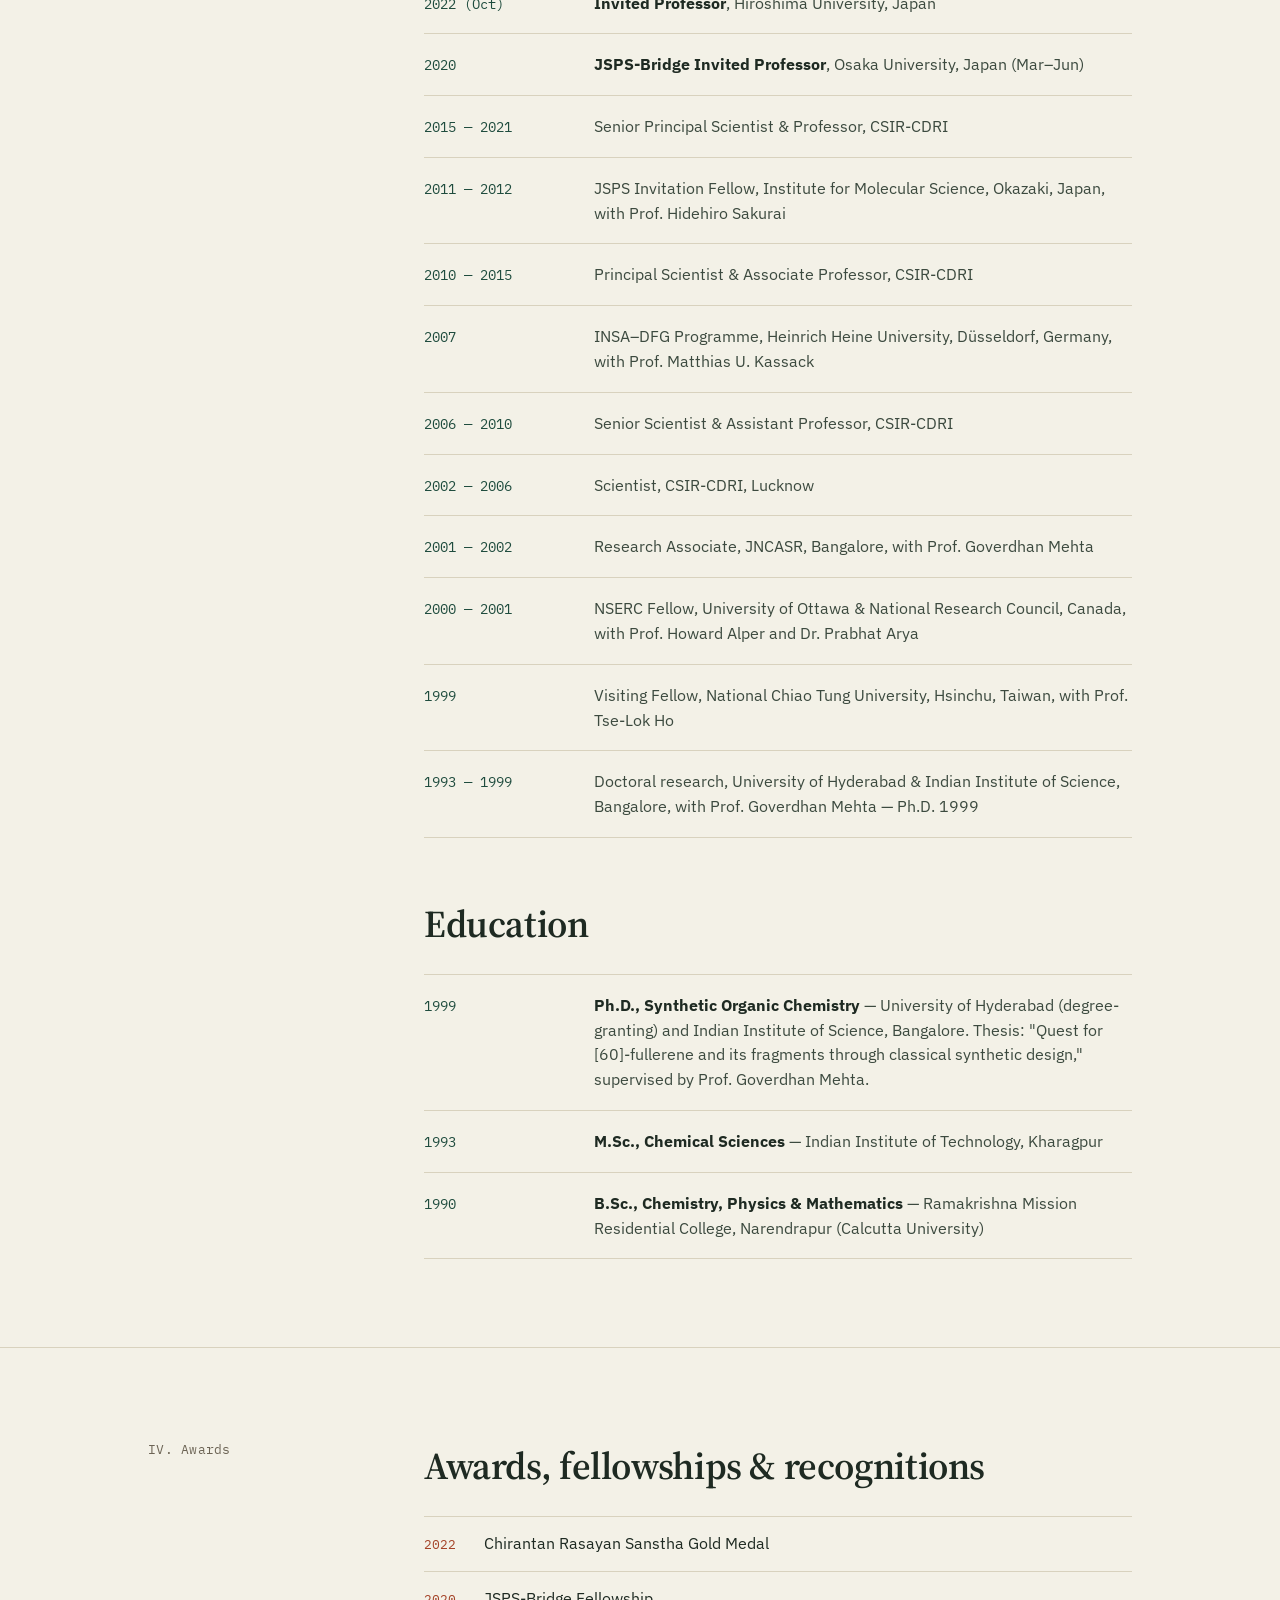
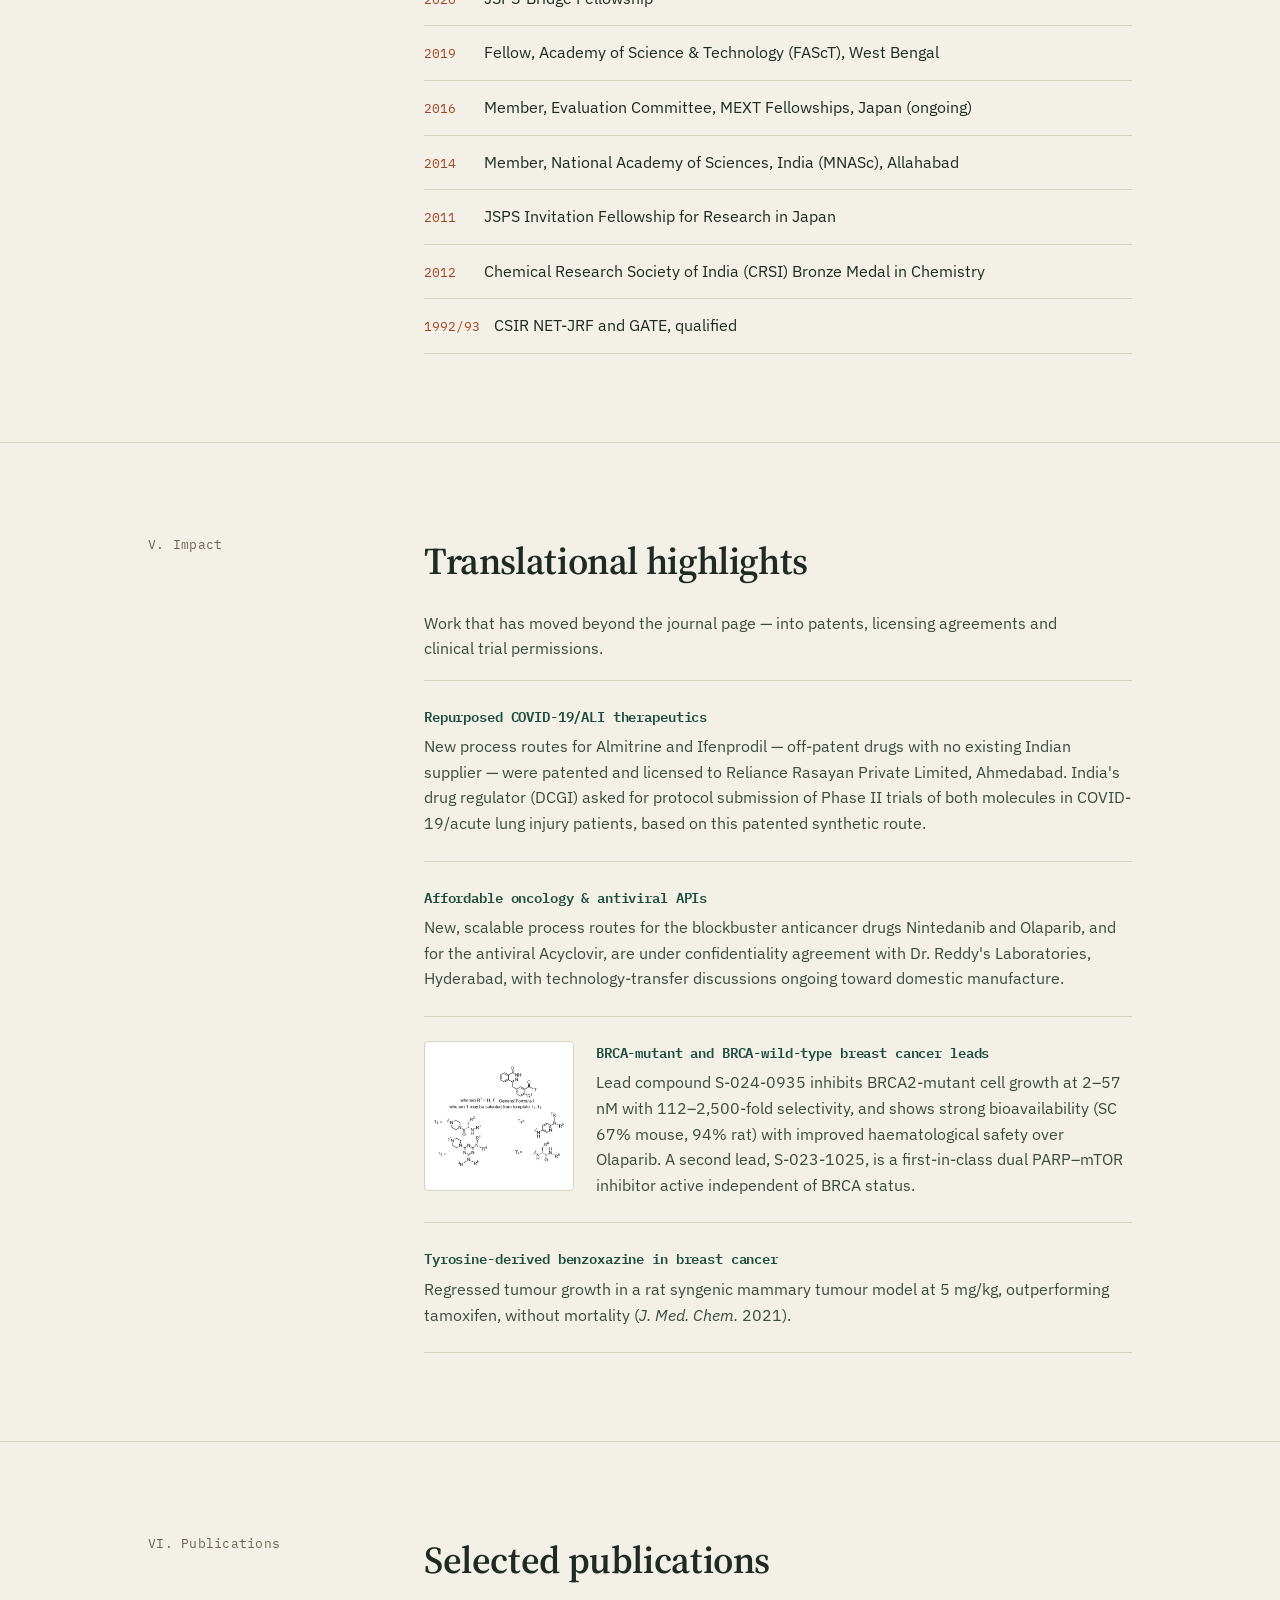
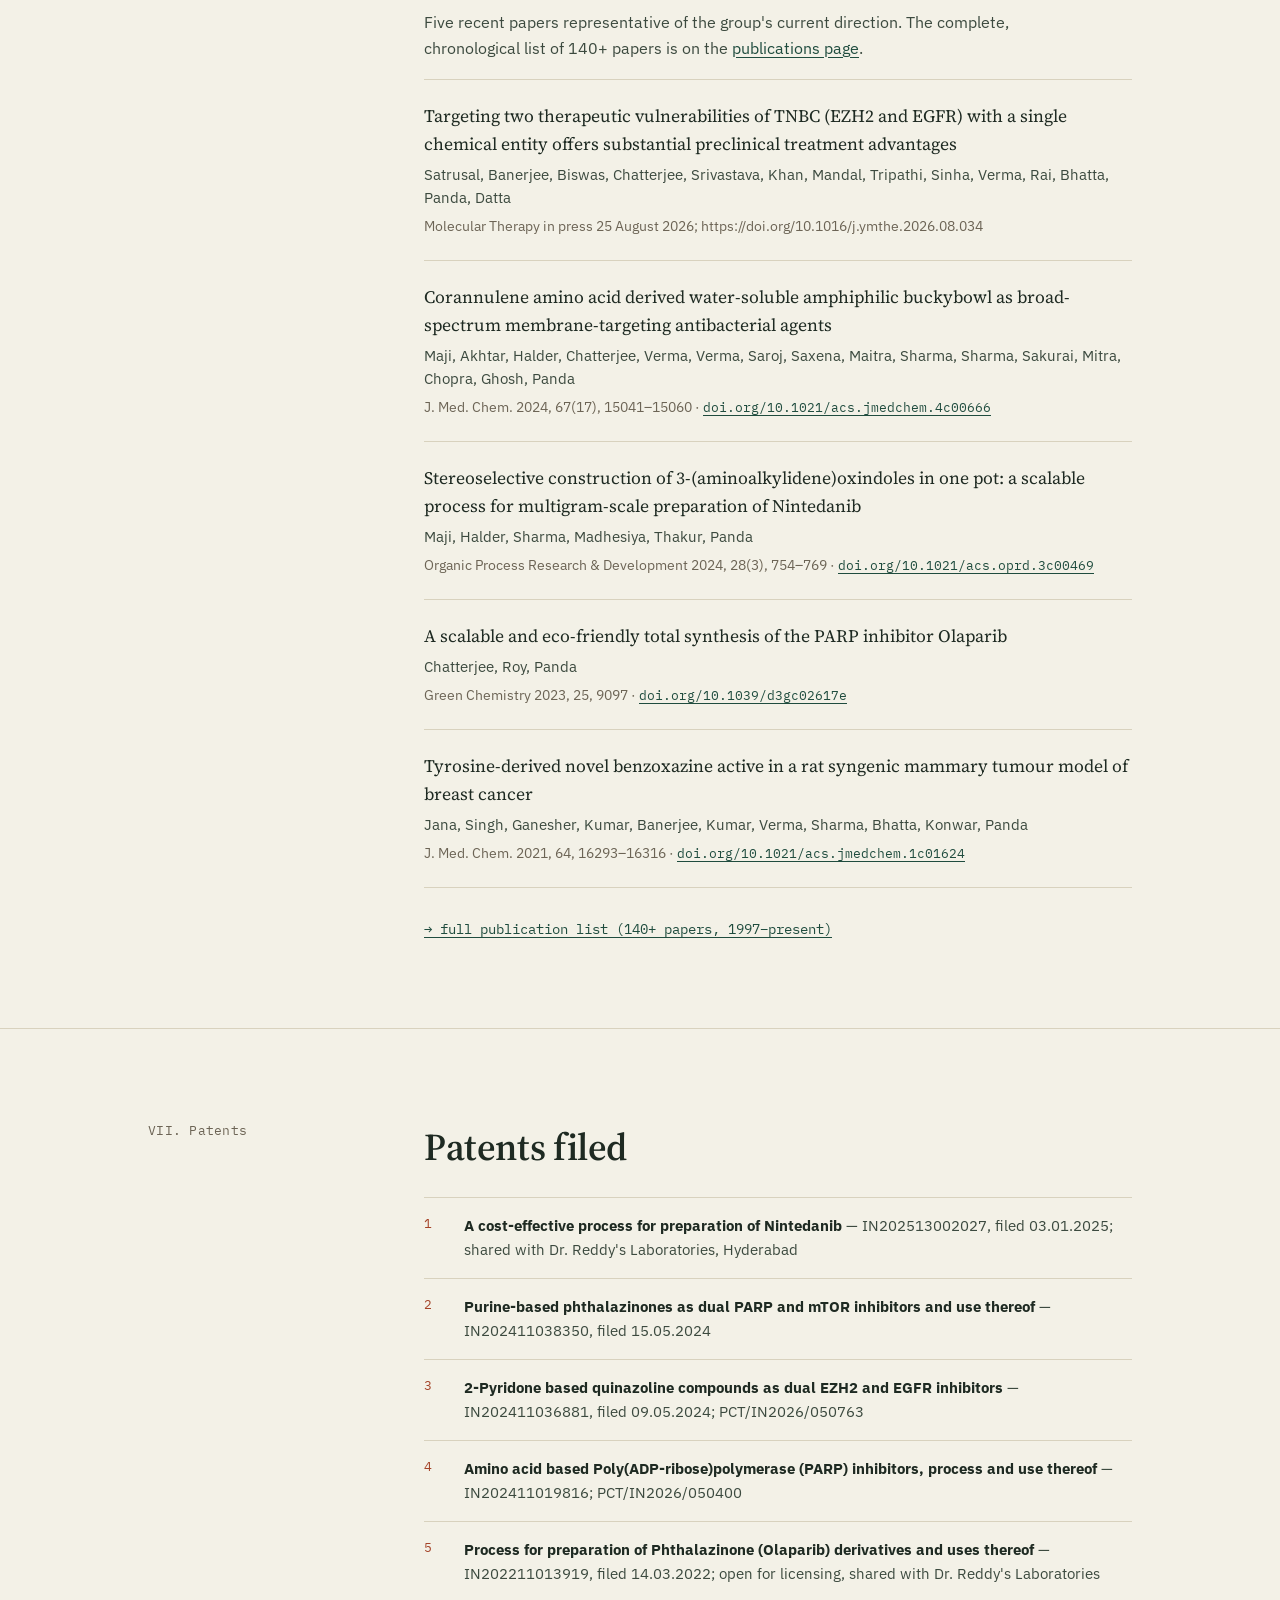
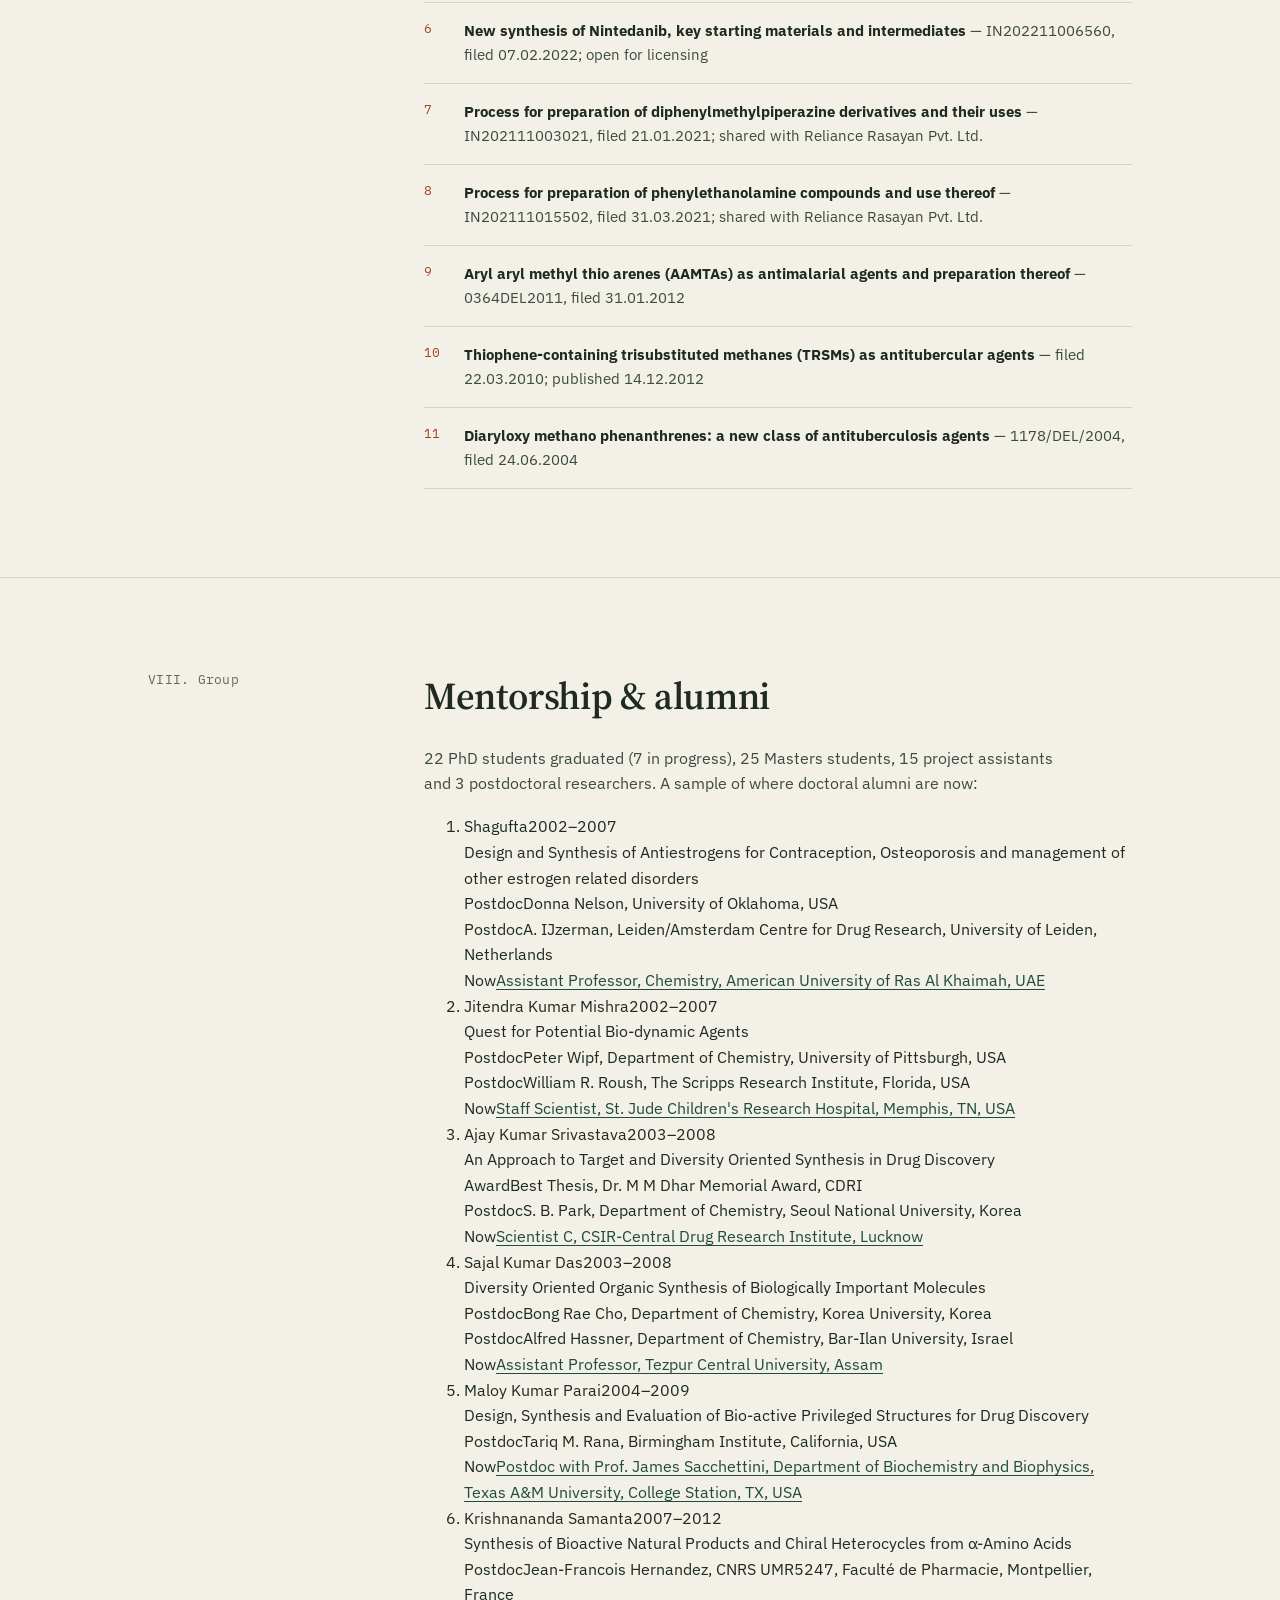
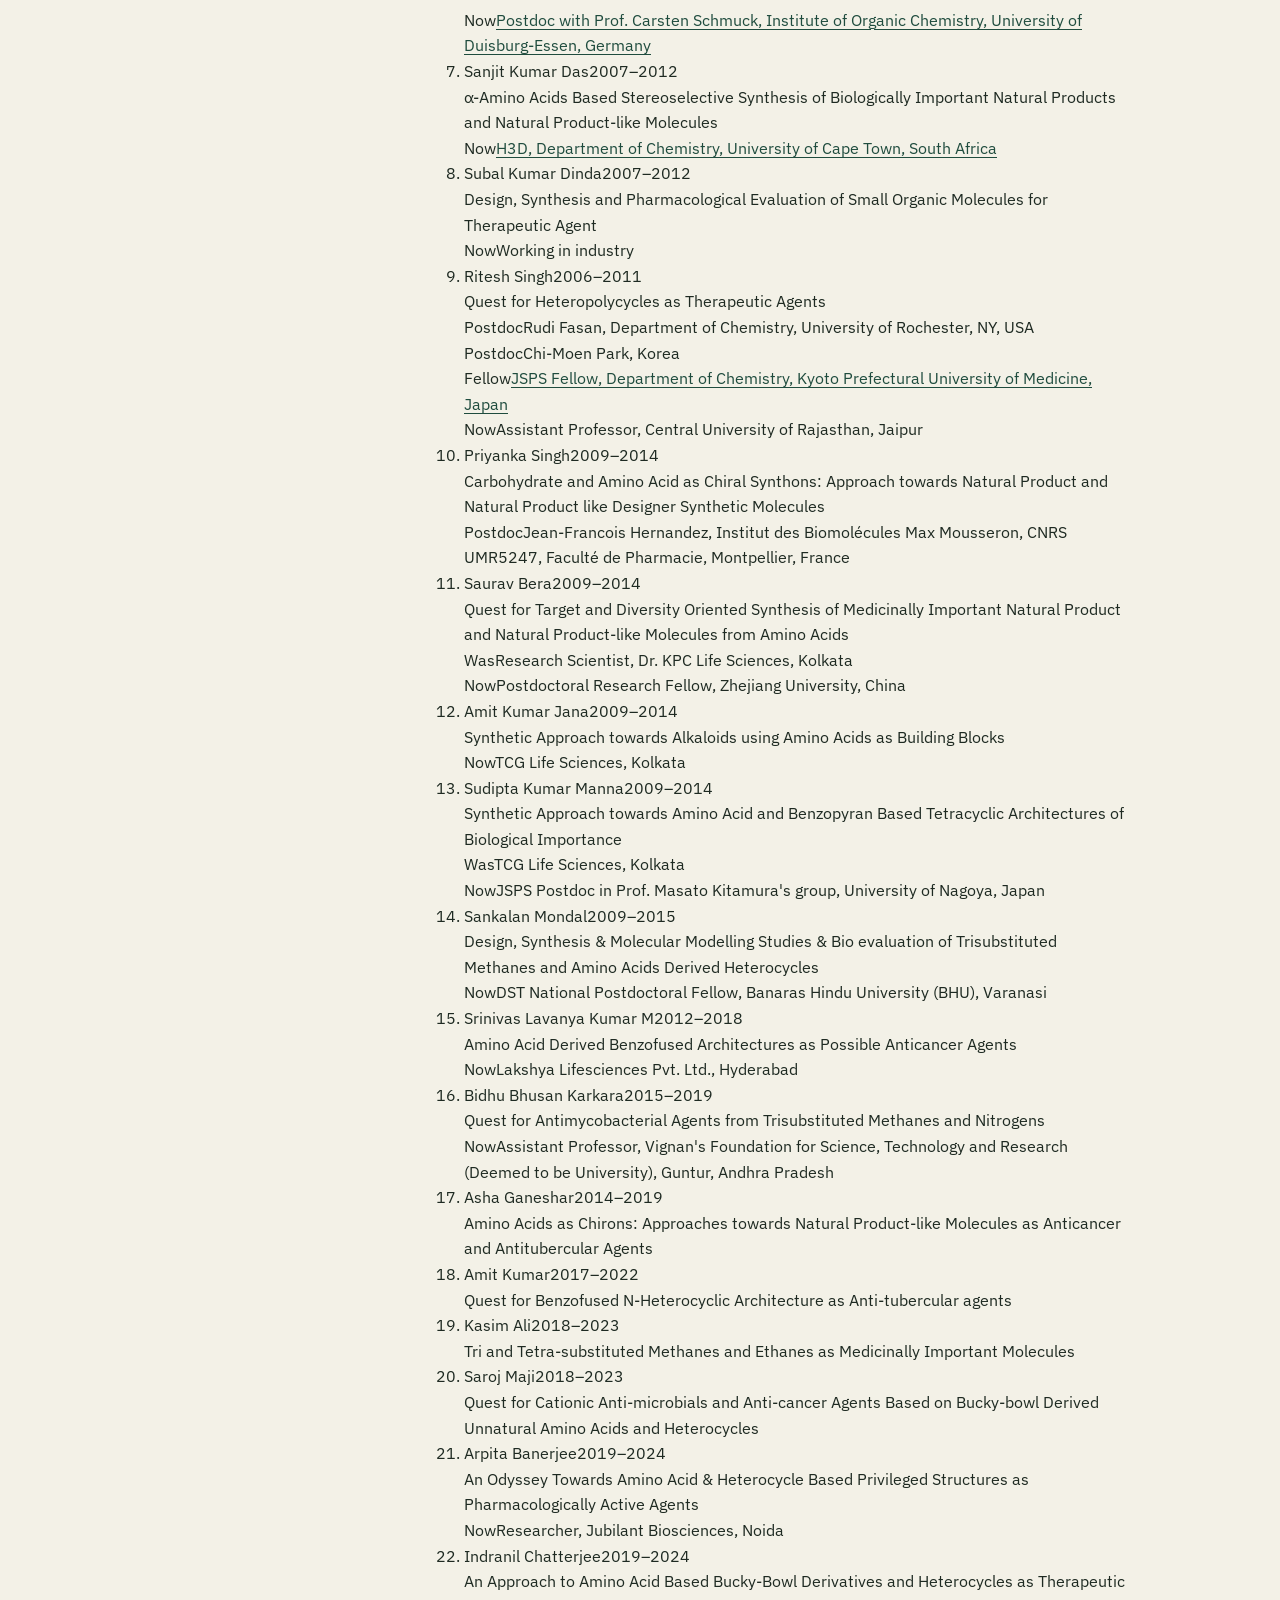
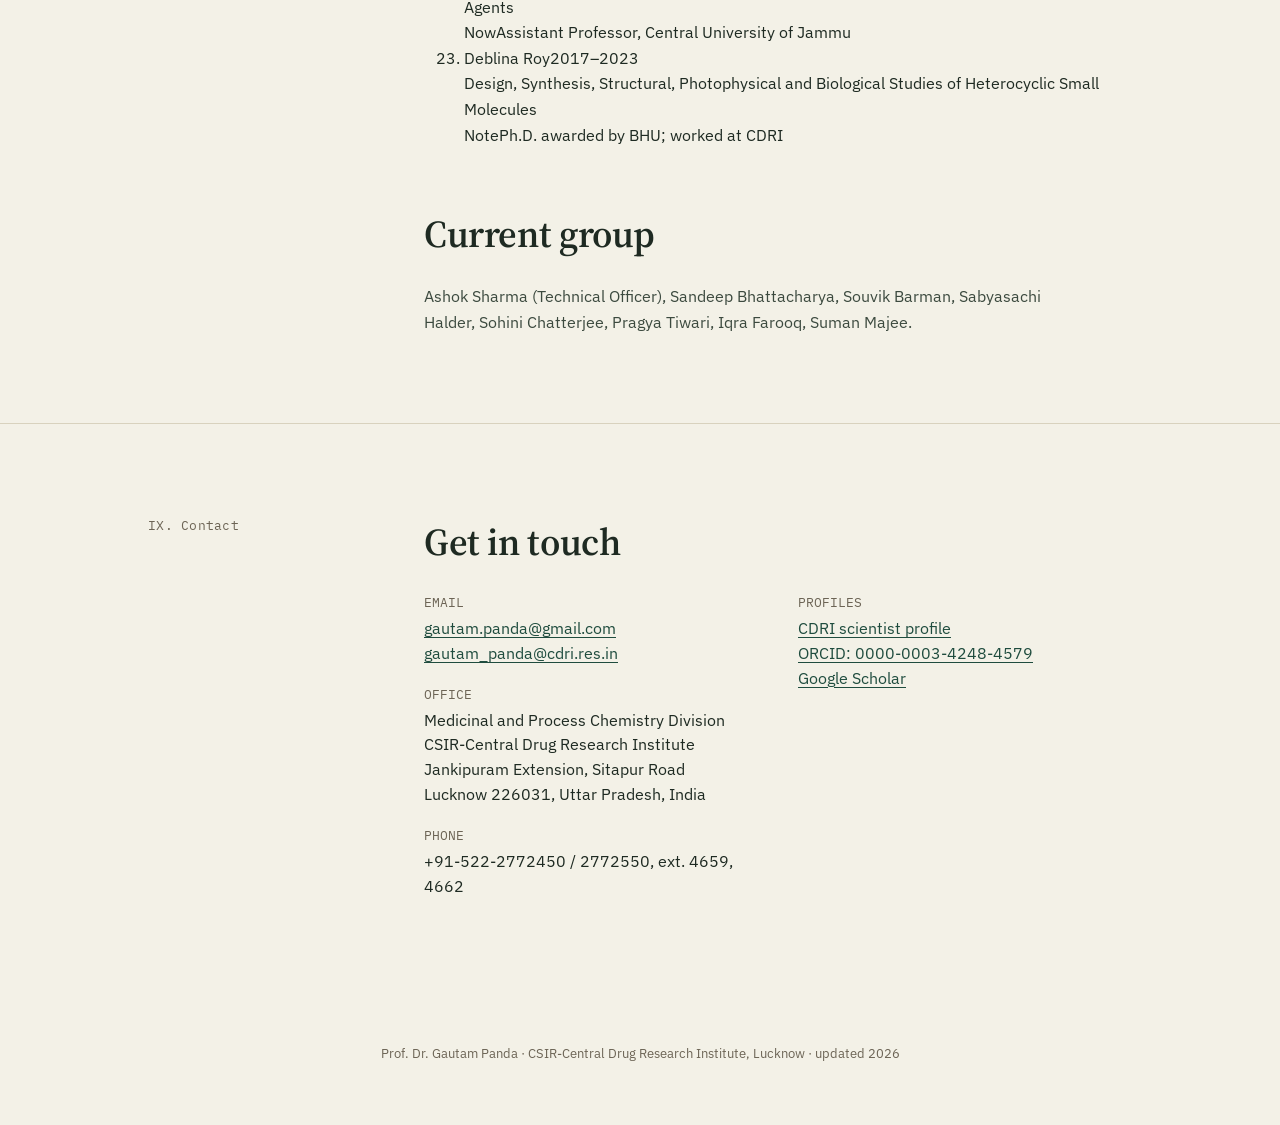
==== commit c165b26f: "alumni change" ====
--- a/index.html
+++ b/index.html
@@ -311,18 +311,134 @@
           <h2>Mentorship &amp; alumni</h2>
           <p style="max-width:64ch;">22 PhD students graduated (7 in progress), 25 Masters students, 15 project assistants and 3 postdoctoral researchers. A sample of where doctoral alumni are now:</p>
 
-          <div class="alumni-grid">
-            <div class="alumnus"><span class="name">Shagufta</span><span class="now">Assistant Professor, American University of Ras Al Khaimah, UAE</span></div>
-            <div class="alumnus"><span class="name">Jitendra Kumar Mishra</span><span class="now">Staff Scientist, St. Jude Children's Research Hospital, USA</span></div>
-            <div class="alumnus"><span class="name">Ajay Kumar Srivastava</span><span class="now">Scientist, CSIR-CDRI, Lucknow</span></div>
-            <div class="alumnus"><span class="name">Sajal Kumar Das</span><span class="now">Assistant Professor, Tezpur Central University, Assam</span></div>
-            <div class="alumnus"><span class="name">Maloy Kumar Parai</span><span class="now">Postdoc, Texas A&amp;M University (Sacchettini lab)</span></div>
-            <div class="alumnus"><span class="name">Ritesh Singh</span><span class="now">Assistant Professor, Central University of Rajasthan</span></div>
-            <div class="alumnus"><span class="name">Srinivas Lavanya Kumar M</span><span class="now">Lakshya Lifesciences Pvt. Ltd., Hyderabad</span></div>
-            <div class="alumnus"><span class="name">Bidhu Bhusan Karkara</span><span class="now">Assistant Professor, Vignan's Foundation, Guntur</span></div>
-            <div class="alumnus"><span class="name">Indranil Chatterjee</span><span class="now">Assistant Professor, Central University of Jammu</span></div>
-            <div class="alumnus"><span class="name">Arpita Banerjee</span><span class="now">Researcher, Jubilant Biosciences, Noida</span></div>
-          </div>
+          <ol class="alum-list">
+            <li class="alum">
+              <div class="alum-head"><span class="alum-name">Shagufta</span><span class="alum-yrs">2002–2007</span></div>
+              <div class="alum-thesis">Design and Synthesis of Antiestrogens for Contraception, Osteoporosis and management of other estrogen related disorders</div>
+              <div class="alum-line"><span class="alum-k">Postdoc</span><span>Donna Nelson, University of Oklahoma, USA</span></div>
+              <div class="alum-line"><span class="alum-k">Postdoc</span><span>A. IJzerman, Leiden/Amsterdam Centre for Drug Research, University of Leiden, Netherlands</span></div>
+              <div class="alum-line"><span class="alum-k">Now</span><span><a href="http://aurak.ac.ae/en/dr-shagufta-waseem/" target="_blank" rel="noopener">Assistant Professor, Chemistry, American University of Ras Al Khaimah, UAE</a></span></div>
+            </li>
+            <li class="alum">
+              <div class="alum-head"><span class="alum-name">Jitendra Kumar Mishra</span><span class="alum-yrs">2002–2007</span></div>
+              <div class="alum-thesis">Quest for Potential Bio-dynamic Agents</div>
+              <div class="alum-line"><span class="alum-k">Postdoc</span><span>Peter Wipf, Department of Chemistry, University of Pittsburgh, USA</span></div>
+              <div class="alum-line"><span class="alum-k">Postdoc</span><span>William R. Roush, The Scripps Research Institute, Florida, USA</span></div>
+              <div class="alum-line"><span class="alum-k">Now</span><span><a href="https://www.linkedin.com/in/jitendra-mishra-5446ba11/" target="_blank" rel="noopener">Staff Scientist, St. Jude Children&#x27;s Research Hospital, Memphis, TN, USA</a></span></div>
+            </li>
+            <li class="alum">
+              <div class="alum-head"><span class="alum-name">Ajay Kumar Srivastava</span><span class="alum-yrs">2003–2008</span></div>
+              <div class="alum-thesis">An Approach to Target and Diversity Oriented Synthesis in Drug Discovery</div>
+              <div class="alum-line"><span class="alum-k">Award</span><span>Best Thesis, Dr. M M Dhar Memorial Award, CDRI</span></div>
+              <div class="alum-line"><span class="alum-k">Postdoc</span><span>S. B. Park, Department of Chemistry, Seoul National University, Korea</span></div>
+              <div class="alum-line"><span class="alum-k">Now</span><span><a href="http://www.cdri.res.in/Profile_all.aspx?fid=4&amp;id=1868" target="_blank" rel="noopener">Scientist C, CSIR-Central Drug Research Institute, Lucknow</a></span></div>
+            </li>
+            <li class="alum">
+              <div class="alum-head"><span class="alum-name">Sajal Kumar Das</span><span class="alum-yrs">2003–2008</span></div>
+              <div class="alum-thesis">Diversity Oriented Organic Synthesis of Biologically Important Molecules</div>
+              <div class="alum-line"><span class="alum-k">Postdoc</span><span>Bong Rae Cho, Department of Chemistry, Korea University, Korea</span></div>
+              <div class="alum-line"><span class="alum-k">Postdoc</span><span>Alfred Hassner, Department of Chemistry, Bar-Ilan University, Israel</span></div>
+              <div class="alum-line"><span class="alum-k">Now</span><span><a href="http://www.tezu.ernet.in/dcs/people/faculty/~sajal/" target="_blank" rel="noopener">Assistant Professor, Tezpur Central University, Assam</a></span></div>
+            </li>
+            <li class="alum">
+              <div class="alum-head"><span class="alum-name">Maloy Kumar Parai</span><span class="alum-yrs">2004–2009</span></div>
+              <div class="alum-thesis">Design, Synthesis and Evaluation of Bio-active Privileged Structures for Drug Discovery</div>
+              <div class="alum-line"><span class="alum-k">Postdoc</span><span>Tariq M. Rana, Birmingham Institute, California, USA</span></div>
+              <div class="alum-line"><span class="alum-k">Now</span><span><a href="https://www.sacclab.com/leadership" target="_blank" rel="noopener">Postdoc with Prof. James Sacchettini, Department of Biochemistry and Biophysics, Texas A&amp;M University, College Station, TX, USA</a></span></div>
+            </li>
+            <li class="alum">
+              <div class="alum-head"><span class="alum-name">Krishnananda Samanta</span><span class="alum-yrs">2007–2012</span></div>
+              <div class="alum-thesis">Synthesis of Bioactive Natural Products and Chiral Heterocycles from α-Amino Acids</div>
+              <div class="alum-line"><span class="alum-k">Postdoc</span><span>Jean-Francois Hernandez, CNRS UMR5247, Faculté de Pharmacie, Montpellier, France</span></div>
+              <div class="alum-line"><span class="alum-k">Now</span><span><a href="https://www.uni-due.de/akschmuck/krishnananda_samanta.php" target="_blank" rel="noopener">Postdoc with Prof. Carsten Schmuck, Institute of Organic Chemistry, University of Duisburg-Essen, Germany</a></span></div>
+            </li>
+            <li class="alum">
+              <div class="alum-head"><span class="alum-name">Sanjit Kumar Das</span><span class="alum-yrs">2007–2012</span></div>
+              <div class="alum-thesis">α-Amino Acids Based Stereoselective Synthesis of Biologically Important Natural Products and Natural Product-like Molecules</div>
+              <div class="alum-line"><span class="alum-k">Now</span><span><a href="http://www.h3d.uct.ac.za/hd3/about-h3d/our-team" target="_blank" rel="noopener">H3D, Department of Chemistry, University of Cape Town, South Africa</a></span></div>
+            </li>
+            <li class="alum">
+              <div class="alum-head"><span class="alum-name">Subal Kumar Dinda</span><span class="alum-yrs">2007–2012</span></div>
+              <div class="alum-thesis">Design, Synthesis and Pharmacological Evaluation of Small Organic Molecules for Therapeutic Agent</div>
+              <div class="alum-line"><span class="alum-k">Now</span><span>Working in industry</span></div>
+            </li>
+            <li class="alum">
+              <div class="alum-head"><span class="alum-name">Ritesh Singh</span><span class="alum-yrs">2006–2011</span></div>
+              <div class="alum-thesis">Quest for Heteropolycycles as Therapeutic Agents</div>
+              <div class="alum-line"><span class="alum-k">Postdoc</span><span>Rudi Fasan, Department of Chemistry, University of Rochester, NY, USA</span></div>
+              <div class="alum-line"><span class="alum-k">Postdoc</span><span>Chi-Moen Park, Korea</span></div>
+              <div class="alum-line"><span class="alum-k">Fellow</span><span><a href="http://www.f.kpu-m.ac.jp/y/chemistry/English/members.html" target="_blank" rel="noopener">JSPS Fellow, Department of Chemistry, Kyoto Prefectural University of Medicine, Japan</a></span></div>
+              <div class="alum-line"><span class="alum-k">Now</span><span>Assistant Professor, Central University of Rajasthan, Jaipur</span></div>
+            </li>
+            <li class="alum">
+              <div class="alum-head"><span class="alum-name">Priyanka Singh</span><span class="alum-yrs">2009–2014</span></div>
+              <div class="alum-thesis">Carbohydrate and Amino Acid as Chiral Synthons: Approach towards Natural Product and Natural Product like Designer Synthetic Molecules</div>
+              <div class="alum-line"><span class="alum-k">Postdoc</span><span>Jean-Francois Hernandez, Institut des Biomolécules Max Mousseron, CNRS UMR5247, Faculté de Pharmacie, Montpellier, France</span></div>
+            </li>
+            <li class="alum">
+              <div class="alum-head"><span class="alum-name">Saurav Bera</span><span class="alum-yrs">2009–2014</span></div>
+              <div class="alum-thesis">Quest for Target and Diversity Oriented Synthesis of Medicinally Important Natural Product and Natural Product-like Molecules from Amino Acids</div>
+              <div class="alum-line"><span class="alum-k">Was</span><span>Research Scientist, Dr. KPC Life Sciences, Kolkata</span></div>
+              <div class="alum-line"><span class="alum-k">Now</span><span>Postdoctoral Research Fellow, Zhejiang University, China</span></div>
+            </li>
+            <li class="alum">
+              <div class="alum-head"><span class="alum-name">Amit Kumar Jana</span><span class="alum-yrs">2009–2014</span></div>
+              <div class="alum-thesis">Synthetic Approach towards Alkaloids using Amino Acids as Building Blocks</div>
+              <div class="alum-line"><span class="alum-k">Now</span><span>TCG Life Sciences, Kolkata</span></div>
+            </li>
+            <li class="alum">
+              <div class="alum-head"><span class="alum-name">Sudipta Kumar Manna</span><span class="alum-yrs">2009–2014</span></div>
+              <div class="alum-thesis">Synthetic Approach towards Amino Acid and Benzopyran Based Tetracyclic Architectures of Biological Importance</div>
+              <div class="alum-line"><span class="alum-k">Was</span><span>TCG Life Sciences, Kolkata</span></div>
+              <div class="alum-line"><span class="alum-k">Now</span><span>JSPS Postdoc in Prof. Masato Kitamura&#x27;s group, University of Nagoya, Japan</span></div>
+            </li>
+            <li class="alum">
+              <div class="alum-head"><span class="alum-name">Sankalan Mondal</span><span class="alum-yrs">2009–2015</span></div>
+              <div class="alum-thesis">Design, Synthesis &amp; Molecular Modelling Studies &amp; Bio evaluation of Trisubstituted Methanes and Amino Acids Derived Heterocycles</div>
+              <div class="alum-line"><span class="alum-k">Now</span><span>DST National Postdoctoral Fellow, Banaras Hindu University (BHU), Varanasi</span></div>
+            </li>
+            <li class="alum">
+              <div class="alum-head"><span class="alum-name">Srinivas Lavanya Kumar M</span><span class="alum-yrs">2012–2018</span></div>
+              <div class="alum-thesis">Amino Acid Derived Benzofused Architectures as Possible Anticancer Agents</div>
+              <div class="alum-line"><span class="alum-k">Now</span><span>Lakshya Lifesciences Pvt. Ltd., Hyderabad</span></div>
+            </li>
+            <li class="alum">
+              <div class="alum-head"><span class="alum-name">Bidhu Bhusan Karkara</span><span class="alum-yrs">2015–2019</span></div>
+              <div class="alum-thesis">Quest for Antimycobacterial Agents from Trisubstituted Methanes and Nitrogens</div>
+              <div class="alum-line"><span class="alum-k">Now</span><span>Assistant Professor, Vignan&#x27;s Foundation for Science, Technology and Research (Deemed to be University), Guntur, Andhra Pradesh</span></div>
+            </li>
+            <li class="alum">
+              <div class="alum-head"><span class="alum-name">Asha Ganeshar</span><span class="alum-yrs">2014–2019</span></div>
+              <div class="alum-thesis">Amino Acids as Chirons: Approaches towards Natural Product-like Molecules as Anticancer and Antitubercular Agents</div>
+            </li>
+            <li class="alum">
+              <div class="alum-head"><span class="alum-name">Amit Kumar</span><span class="alum-yrs">2017–2022</span></div>
+              <div class="alum-thesis">Quest for Benzofused N-Heterocyclic Architecture as Anti-tubercular agents</div>
+            </li>
+            <li class="alum">
+              <div class="alum-head"><span class="alum-name">Kasim Ali</span><span class="alum-yrs">2018–2023</span></div>
+              <div class="alum-thesis">Tri and Tetra-substituted Methanes and Ethanes as Medicinally Important Molecules</div>
+            </li>
+            <li class="alum">
+              <div class="alum-head"><span class="alum-name">Saroj Maji</span><span class="alum-yrs">2018–2023</span></div>
+              <div class="alum-thesis">Quest for Cationic Anti-microbials and Anti-cancer Agents Based on Bucky-bowl Derived Unnatural Amino Acids and Heterocycles</div>
+            </li>
+            <li class="alum">
+              <div class="alum-head"><span class="alum-name">Arpita Banerjee</span><span class="alum-yrs">2019–2024</span></div>
+              <div class="alum-thesis">An Odyssey Towards Amino Acid &amp; Heterocycle Based Privileged Structures as Pharmacologically Active Agents</div>
+              <div class="alum-line"><span class="alum-k">Now</span><span>Researcher, Jubilant Biosciences, Noida</span></div>
+            </li>
+            <li class="alum">
+              <div class="alum-head"><span class="alum-name">Indranil Chatterjee</span><span class="alum-yrs">2019–2024</span></div>
+              <div class="alum-thesis">An Approach to Amino Acid Based Bucky-Bowl Derivatives and Heterocycles as Therapeutic Agents</div>
+              <div class="alum-line"><span class="alum-k">Now</span><span>Assistant Professor, Central University of Jammu</span></div>
+            </li>
+            <li class="alum">
+              <div class="alum-head"><span class="alum-name">Deblina Roy</span><span class="alum-yrs">2017–2023</span></div>
+              <div class="alum-thesis">Design, Synthesis, Structural, Photophysical and Biological Studies of Heterocyclic Small Molecules</div>
+              <div class="alum-line"><span class="alum-k">Note</span><span>Ph.D. awarded by BHU; worked at CDRI</span></div>
+            </li>
+          </ol>
 
           <h2 style="margin-top:56px;">Current group</h2>
           <p style="max-width:64ch;">Ashok Sharma (Technical Officer), Sandeep Bhattacharya, Souvik Barman, Sabyasachi Halder, Sohini Chatterjee, Pragya Tiwari, Iqra Farooq, Suman Majee.</p>
